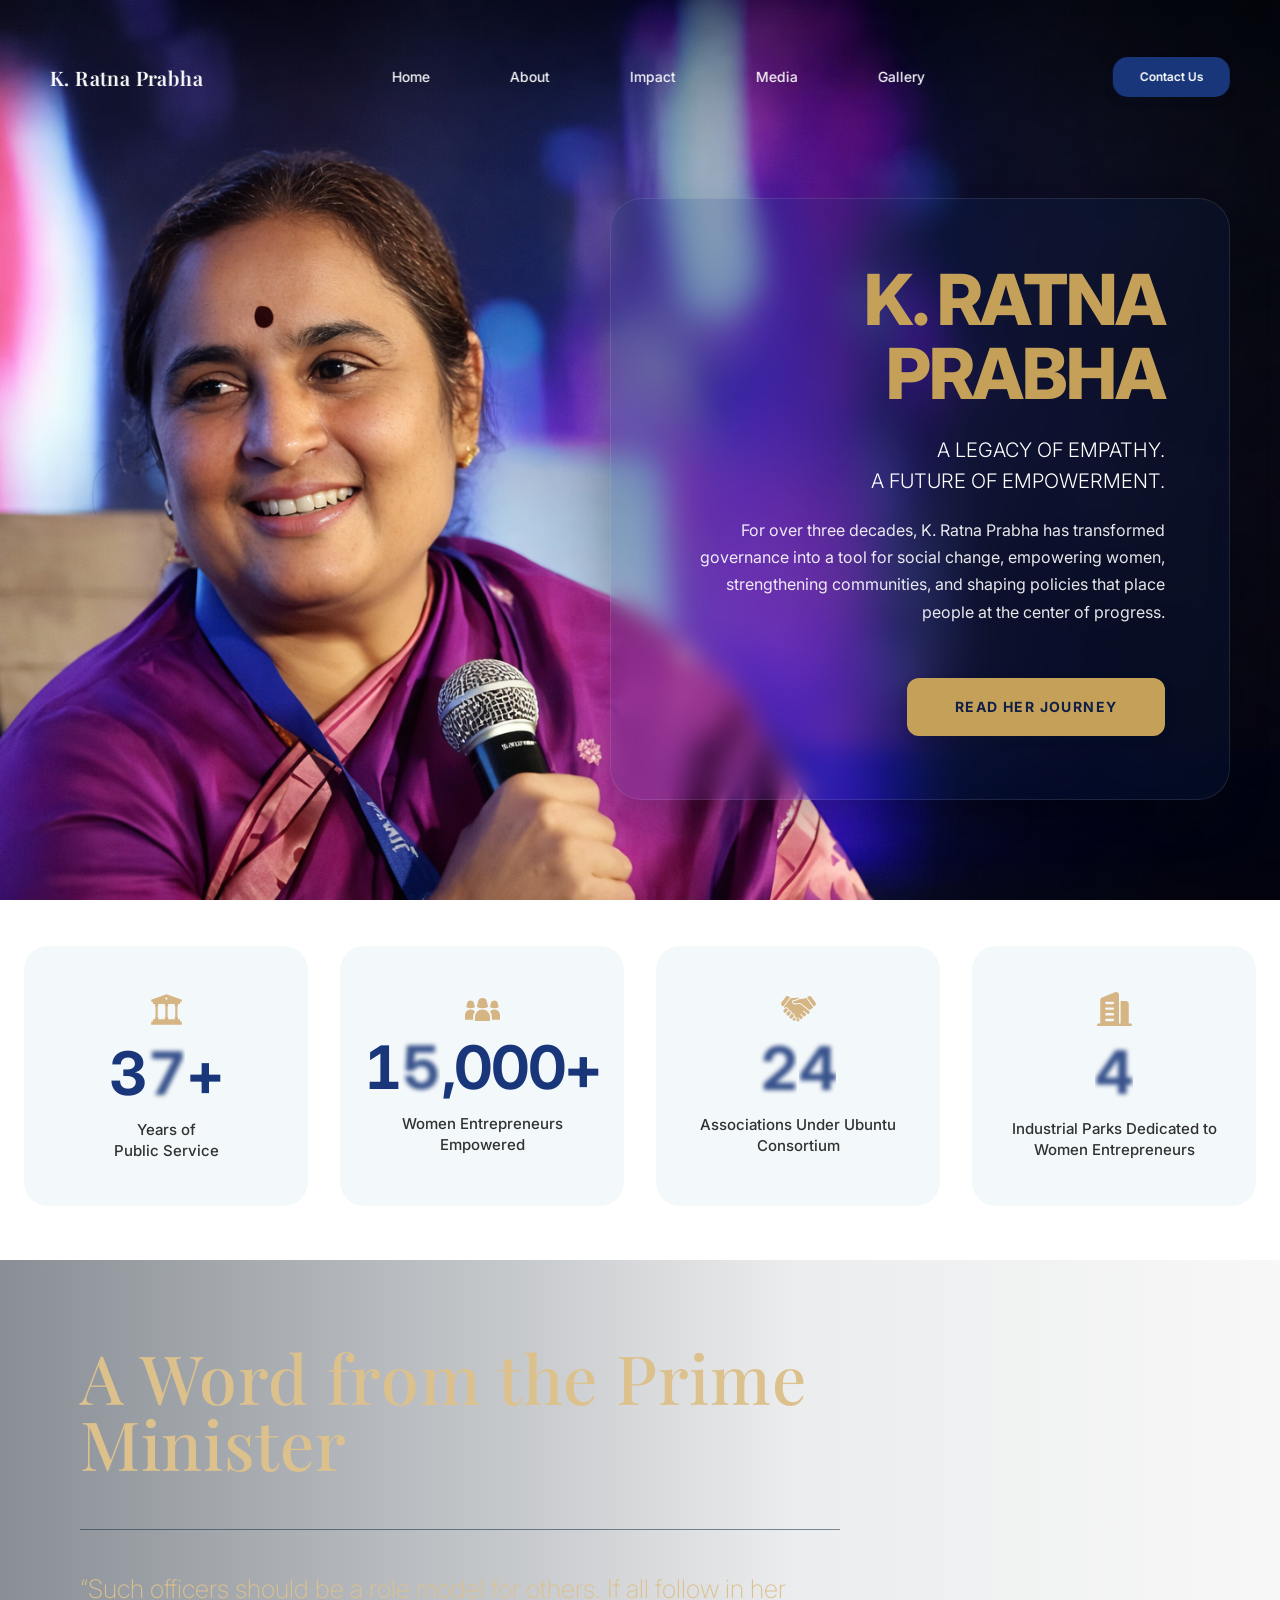
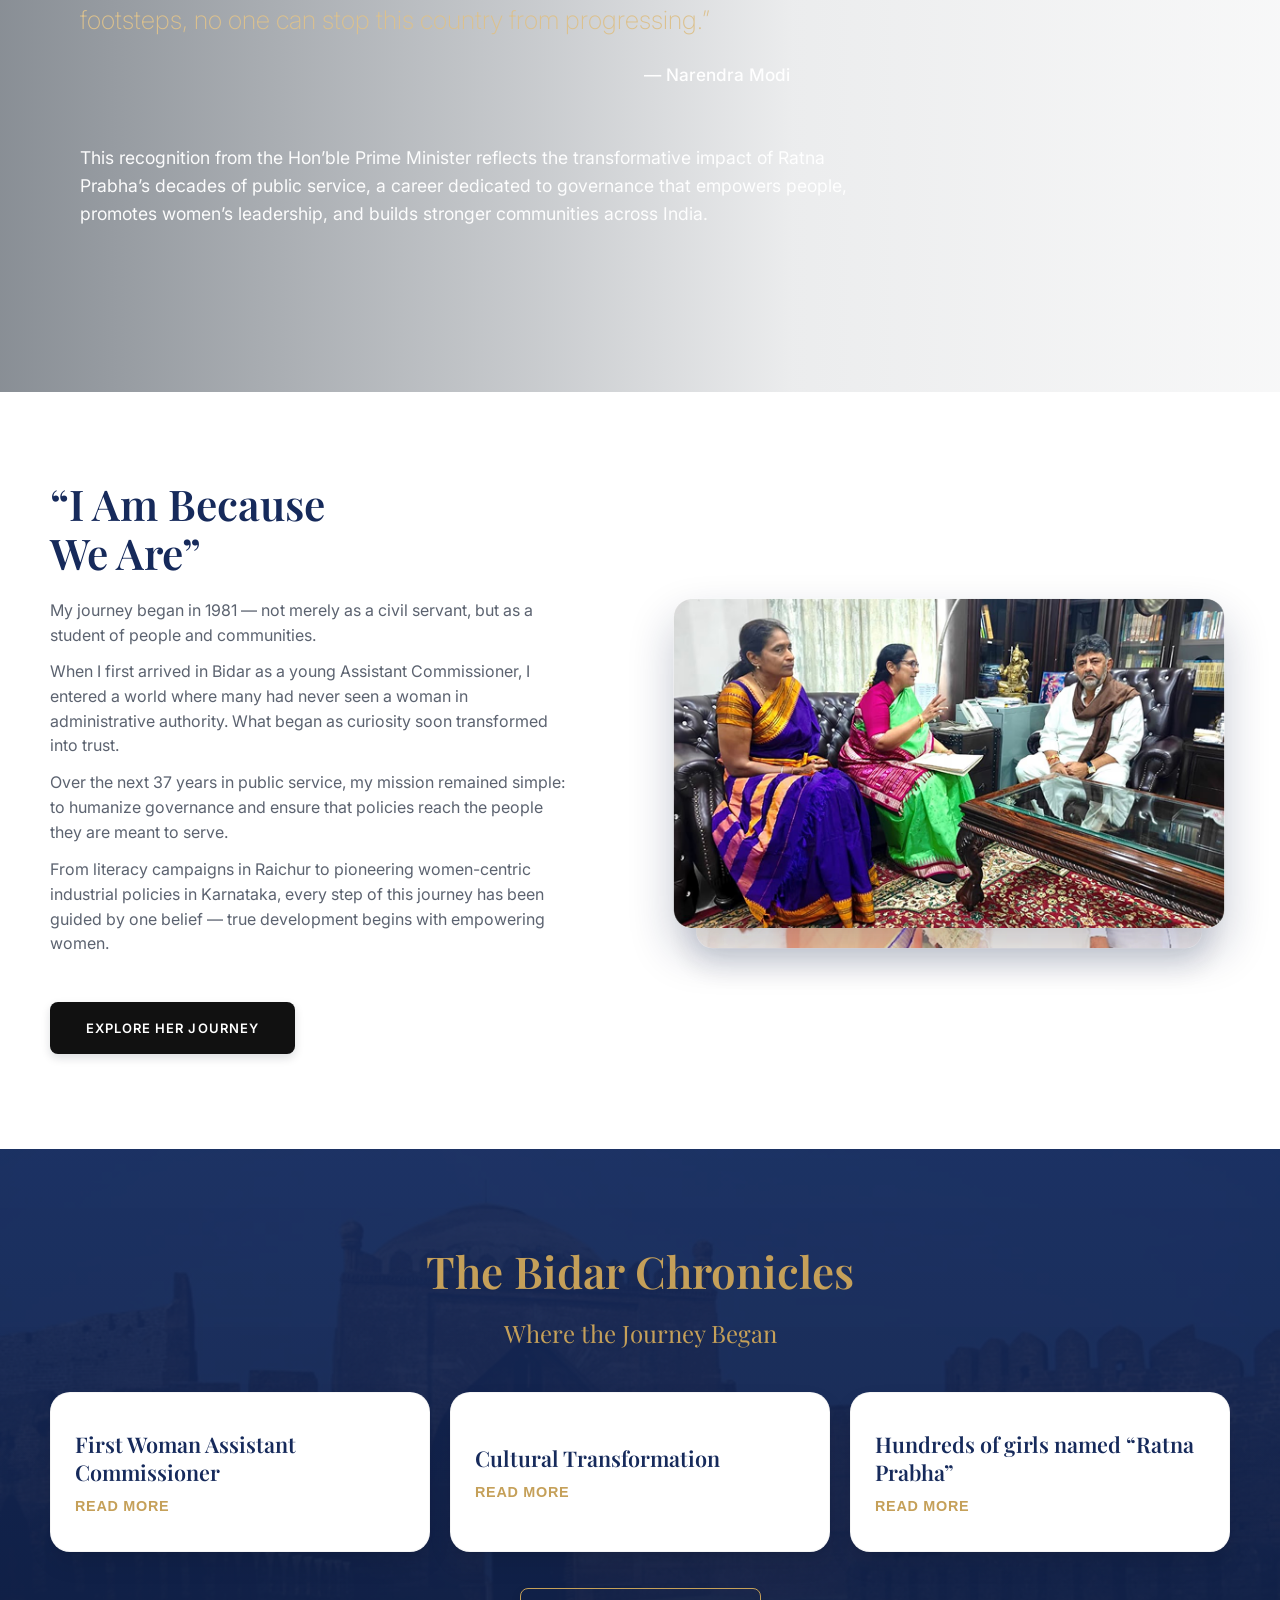
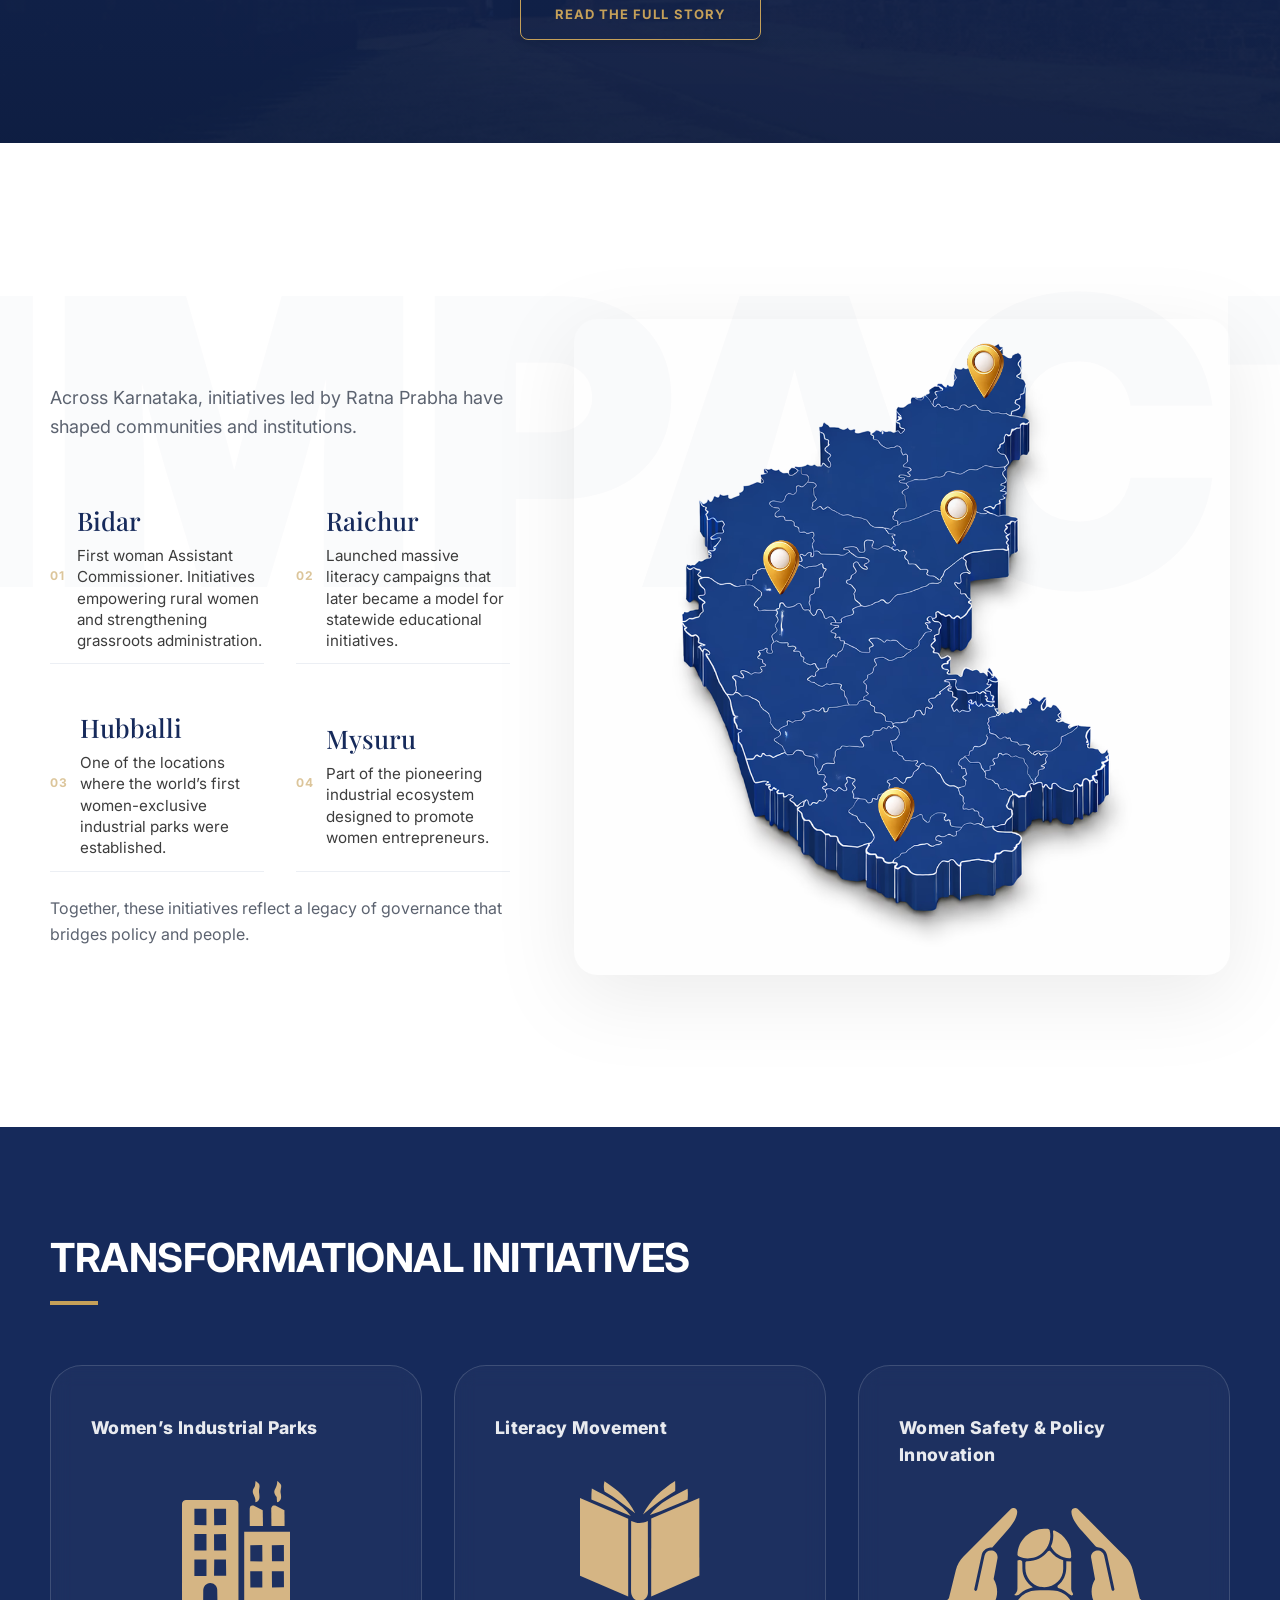
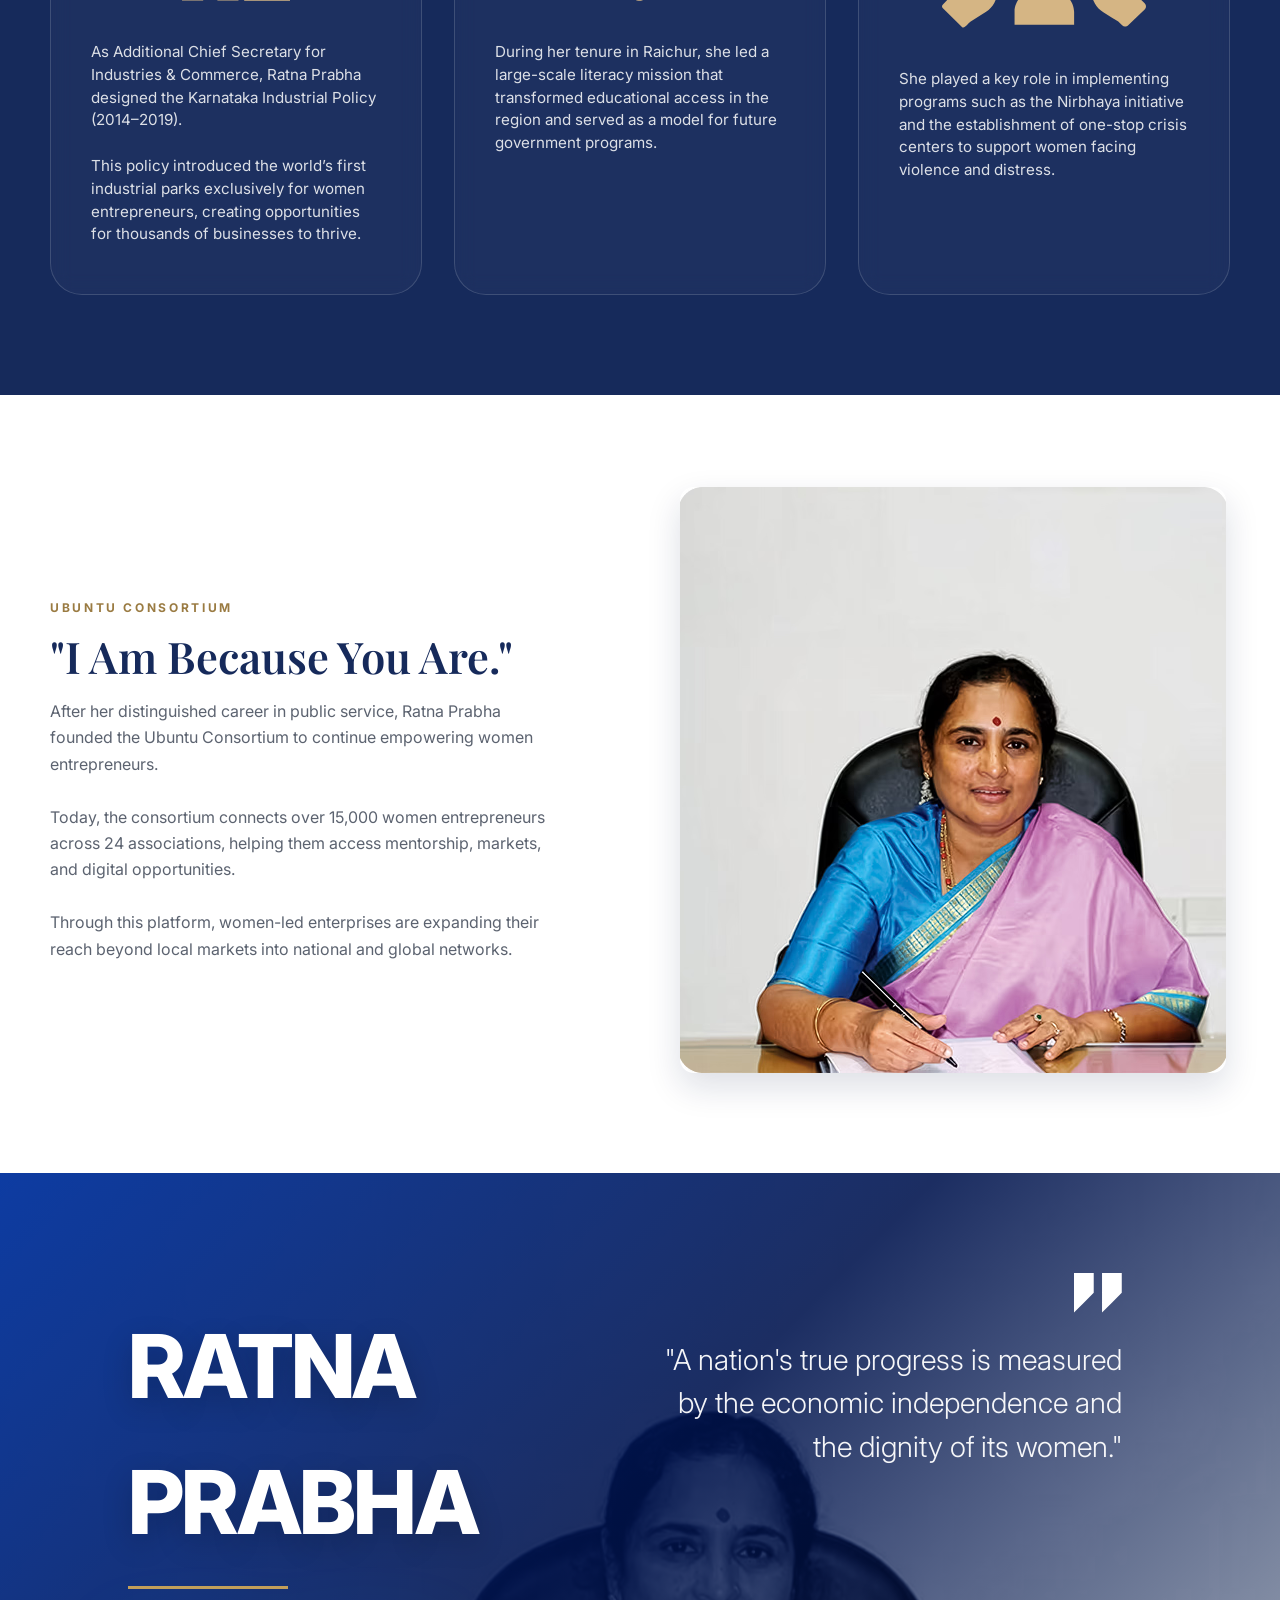
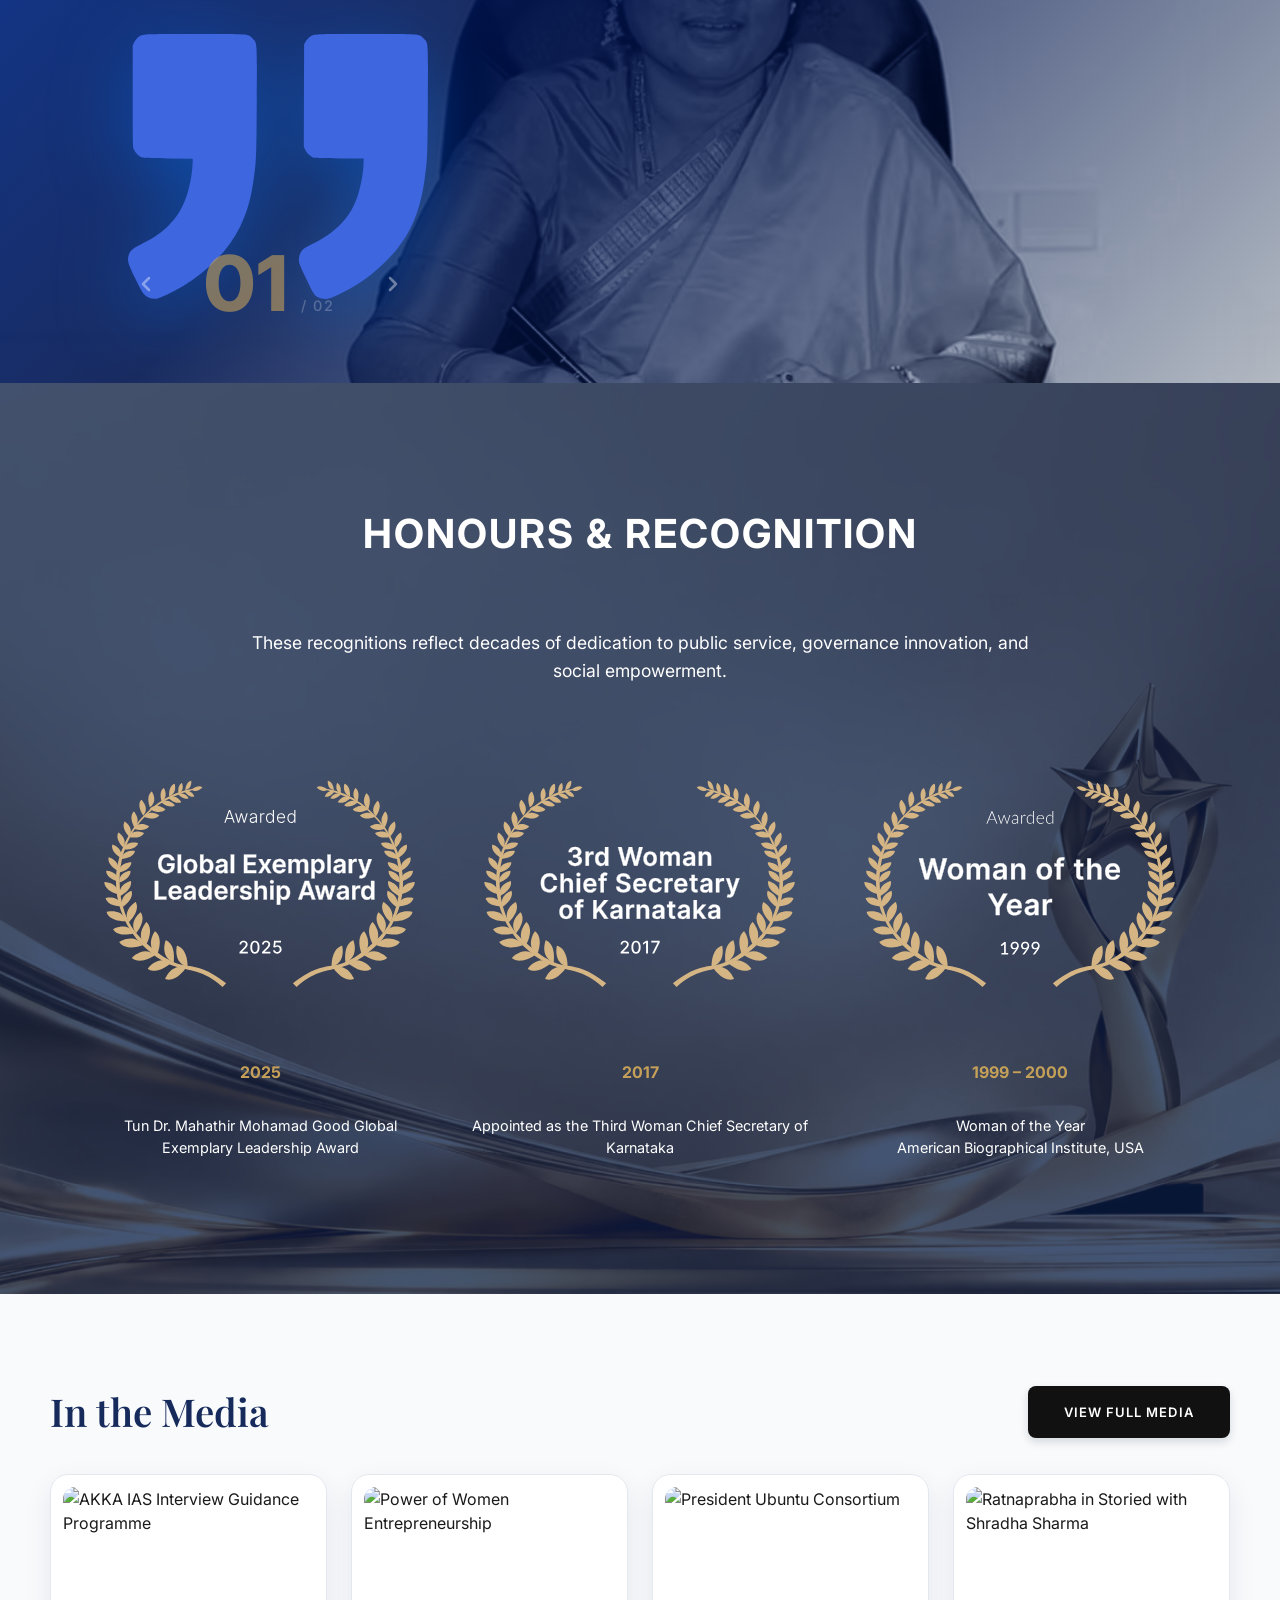
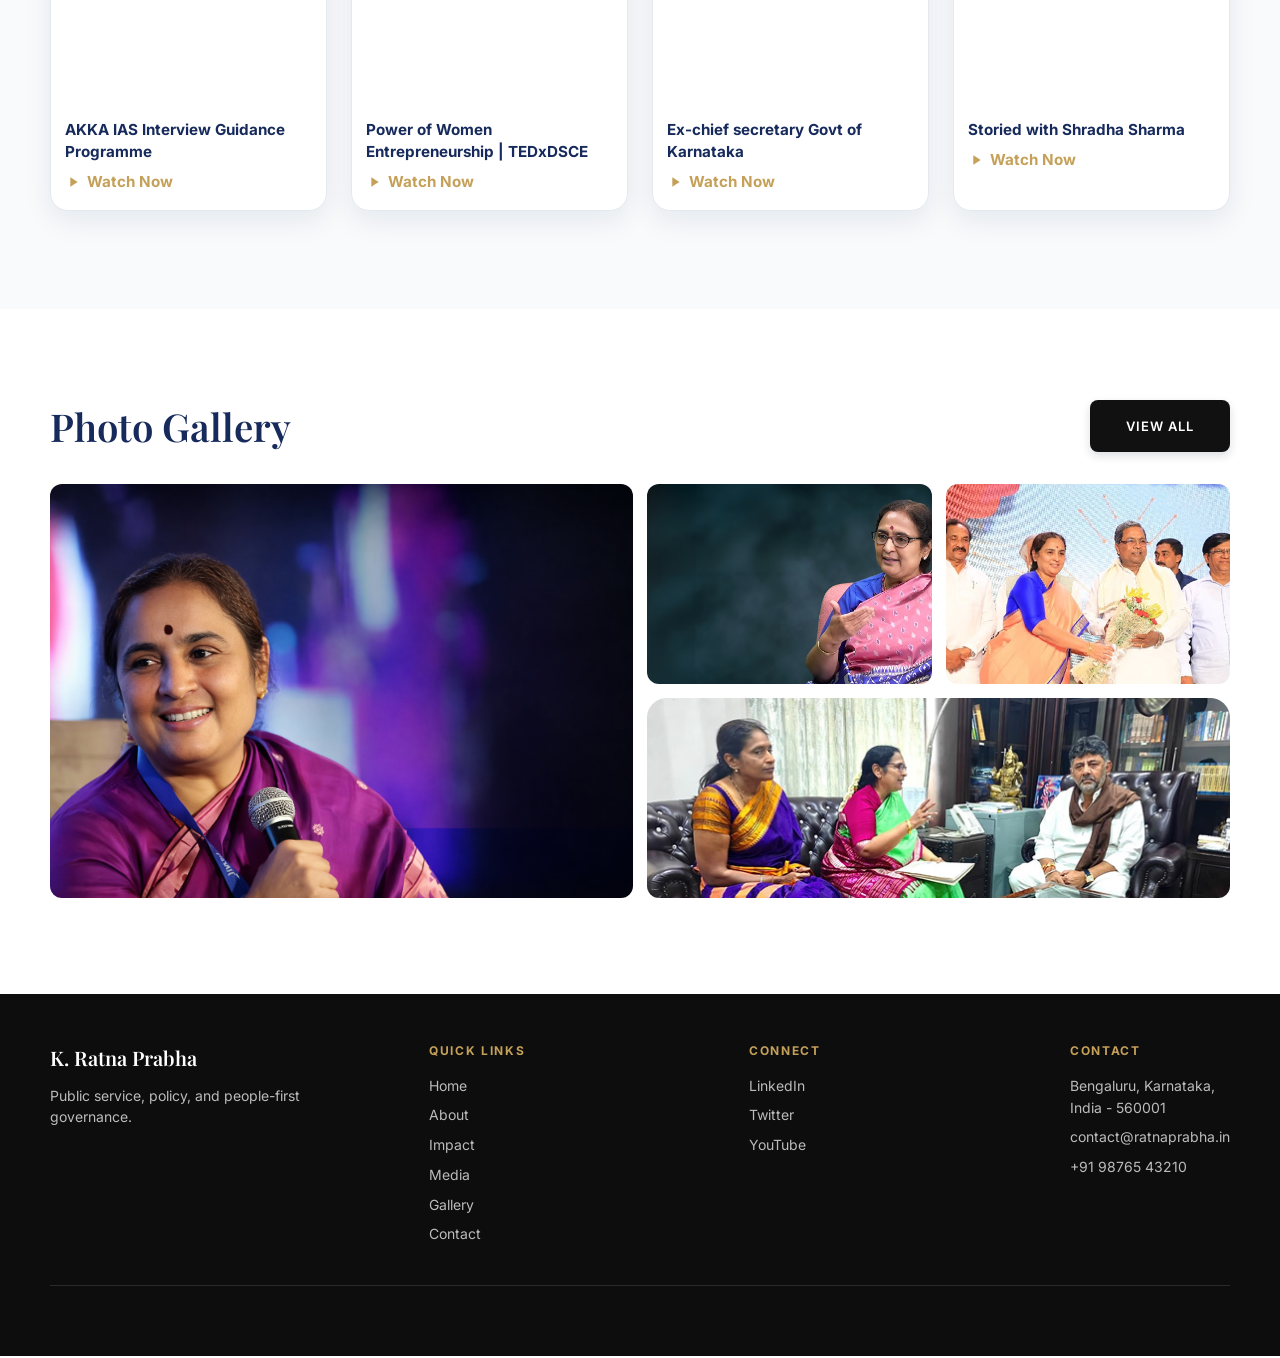
==== index.html @ ca17a0cd "Further reduce effect card column width" ====
<!DOCTYPE html>
<html lang="en">

<head>
  <meta charset="UTF-8">
  <meta name="viewport" content="width=device-width, initial-scale=1.0">
  <title>K. Ratna Prabha</title>
  <link rel="preconnect" href="https://fonts.googleapis.com">
  <link rel="preconnect" href="https://fonts.gstatic.com" crossorigin>
  <link
    href="https://fonts.googleapis.com/css2?family=Inter:wght@400;500;600;700;800&family=Playfair+Display:ital,wght@0,400;0,500;0,600;0,700;1,400;1,500&display=swap"
    rel="stylesheet">
  <style>
    :root {
      --navy: #162a5b;
      --navy-deep: #0f1f45;
      --gold: #c5a059;
      --gold-dark: #9a7b42;
      --white: #ffffff;
      --black: #111111;
      --ink: #1a1a1a;
      --muted: #5c6370;
      --lavender: #e8eaf4;
      --donate-blue: #1e4d92;
      --header-cta: #183679;
      --font-serif: "Playfair Display", Georgia, serif;
      --font-sans: "Inter", system-ui, sans-serif;
    }

    * {
      box-sizing: border-box;
    }

    html {
      margin: 0;
      padding: 0;
      width: 100%;
      height: auto;
      overflow-x: hidden;
      -webkit-tap-highlight-color: transparent;
    }

    body {
      margin: 0;
      padding: 0;
      width: 100%;
      font-family: var(--font-sans);
      color: var(--ink);
      background: var(--white);
      line-height: 1.55;
      font-size: 16px;
      overflow-x: hidden;
      -webkit-overflow-scrolling: touch;
      position: relative;
    }

    .text-reveal {
      opacity: 0;
      transform: translateY(30px) scale(0.96);
      transition:
        opacity 0.85s cubic-bezier(0.2, 0.8, 0.2, 1),
        transform 0.85s cubic-bezier(0.2, 0.8, 0.2, 1);
      transition-delay: var(--reveal-delay, 0ms);
      will-change: opacity, transform;
    }

    .text-reveal.is-visible {
      opacity: 1;
      transform: translateY(0) scale(1);
    }

    .section-reveal {
      opacity: 0;
      transform: translateY(40px);
      transition: opacity 1.2s cubic-bezier(0.2, 0.8, 0.2, 1), transform 1.2s cubic-bezier(0.2, 0.8, 0.2, 1);
      will-change: opacity, transform;
    }

    .section-reveal.is-visible {
      opacity: 1;
      transform: translateY(0);
    }

    @media (prefers-reduced-motion: reduce) {
      .text-reveal {
        opacity: 1;
        transform: none;
        transition: none;
      }
    }

    .container {
      width: min(1180px, calc(100% - 48px));
      margin: 0 auto;
    }

    h1,
    h2,
    .font-serif {
      font-family: var(--font-serif);
    }

    /* —— Fixed header —— */
    .site-header {
      position: fixed;
      /* Linear interpolation using --scroll-progress (0 to 1) */
      --scroll-progress: 0;
      top: calc(24px - (8px * var(--scroll-progress)));
      left: 50%;
      transform: translateX(-50%) translateY(0);
      width: calc(min(98%, 1400px) * (1 - var(--scroll-progress)) + min(90%, 1100px) * var(--scroll-progress));
      z-index: 1000;
      background-color: rgba(255, 255, 255, calc(var(--scroll-progress) * 0.75));
      backdrop-filter: blur(calc(var(--scroll-progress) * 16px)) saturate(calc(100% + var(--scroll-progress) * 80%));
      -webkit-backdrop-filter: blur(calc(var(--scroll-progress) * 16px)) saturate(calc(100% + var(--scroll-progress) * 80%));
      border-radius: calc(var(--scroll-progress) * 100px);
      border: 1px solid rgba(255, 255, 255, calc(var(--scroll-progress) * 0.3));
      box-shadow: 0 calc(var(--scroll-progress) * 4px) calc(var(--scroll-progress) * 6px) -1px rgba(0, 0, 0, 0.05);

      transition:
        transform 0.5s cubic-bezier(0.16, 1, 0.3, 1),
        opacity 0.5s ease;
    }

    .site-header.is-hidden {
      transform: translateX(-50%) translateY(-220%);
      pointer-events: none;
    }

    .site-header .nav-inner {
      padding: calc(clamp(20px, 4vw, 32px) * (1 - var(--scroll-progress)) + 12px * var(--scroll-progress)) calc(var(--scroll-progress) * 32px);
      transition: padding 0.1s linear;
      /* Fast response to scroll */
    }

    .site-header .brand {
      color: rgb(calc(255 * (1 - var(--scroll-progress)) + 18 * var(--scroll-progress)),
          calc(255 * (1 - var(--scroll-progress)) + 54 * var(--scroll-progress)),
          calc(255 * (1 - var(--scroll-progress)) + 121 * var(--scroll-progress)));
      transition: color 0.1s linear;
    }

    .site-header .nav-links {
      color: rgba(calc(255 * (1 - var(--scroll-progress)) + 45 * var(--scroll-progress)),
          calc(255 * (1 - var(--scroll-progress)) + 45 * var(--scroll-progress)),
          calc(255 * (1 - var(--scroll-progress)) + 45 * var(--scroll-progress)),
          calc(0.95 + var(--scroll-progress) * 0.05));
    }

    @media (max-width: 720px) {
      .site-header {
        top: 12px;
        width: 92%;
      }

      .site-header.is-hidden {
        transform: translateX(-50%) translateY(-150%);
      }

      .site-header .nav-inner {
        padding: 6px 14px;
      }

      .brand {
        font-size: 0.9rem;
      }

      .btn-header-contact {
        width: auto;
        padding: 0 12px;
        height: 32px;
        font-size: 0.65rem;
      }
    }

    /* —— Nav + Hero —— */
    .hero {
      position: relative;
      min-height: 100vh;
      min-height: 100dvh;
      color: var(--white);
      background: url("./assets/images/hero-header.avif") center center/cover no-repeat;
    }

    .hero-inner {
      position: relative;
      z-index: 2;
      padding: clamp(96px, 14vh, 132px) 0 72px;
    }

    .nav {
      display: flex;
      align-items: center;
      justify-content: space-between;
      gap: 24px;
      background: transparent;
      flex-wrap: wrap;
    }

    .brand {
      font-family: var(--font-serif);
      font-size: 1.25rem;
      font-weight: 600;
      letter-spacing: 0.02em;
      color: var(--white);
      flex-shrink: 0;
      transition: color 0.35s ease;
    }

    .nav-links {
      display: flex;
      flex-wrap: wrap;
      justify-content: center;
      flex: 1;
      gap: 80px;
      font-family: var(--font-sans);
      font-size: 0.875rem;
      font-weight: 500;
      color: rgba(255, 255, 255, 0.95);
      transition: color 0.35s ease;
    }

    .nav-links span {
      cursor: default;
    }

    .social a {
      display: inline-flex;
      align-items: center;
      justify-content: center;
      width: 36px;
      height: 36px;
      background: rgba(255, 255, 255, 0.08);
      color: var(--white);
      text-decoration: none;
      border-radius: 50%;
      font-size: 0.875rem;
      transition: all 0.3s cubic-bezier(0.4, 0, 0.2, 1);
      position: relative;
    }

    .social a:hover {
      background: var(--gold);
      color: var(--navy-deep);
      transform: translateY(-4px);
      box-shadow: 0 0 20px var(--gold);
    }

    .btn-header-contact {
      font-family: var(--font-sans);
      display: inline-flex;
      align-items: center;
      justify-content: center;
      width: 117px;
      height: 40px;
      box-sizing: border-box;
      background: var(--header-cta);
      color: var(--white);
      font-weight: 600;
      font-size: 0.75rem;
      line-height: 1;
      text-decoration: none;
      border: none;
      border-radius: 15px;
      flex-shrink: 0;
      --btn-glow: rgba(24, 54, 121, 0.38);
    }

    .hero-text {
      margin-top: clamp(28px, 8vh, 72px);
      display: flex;
      justify-content: flex-end;
    }

    .hero-card {
      background: rgba(18, 54, 121, 0.15);
      /* Tinted transparent blue-navy */
      backdrop-filter: blur(12px);
      -webkit-backdrop-filter: blur(12px);
      padding: clamp(32px, 5vw, 64px);
      border-radius: 32px;
      border: 1px solid rgba(255, 255, 255, 0.1);
      max-width: 620px;
      text-align: right;
      box-shadow: 0 25px 50px -12px rgba(0, 0, 0, 0.3);
      opacity: 0;
      transform: translateY(30px);
      animation: hero-reveal 1s cubic-bezier(0.16, 1, 0.3, 1) forwards;
    }

    @keyframes hero-reveal {
      to {
        opacity: 1;
        transform: translateY(0);
      }
    }

    .hero-card h1 {
      margin: 0;
      font-family: var(--font-sans);
      font-size: clamp(2.5rem, 5.5vw, 4.4rem);
      font-weight: 800;
      line-height: 1.05;
      letter-spacing: -0.03em;
      color: var(--gold);
    }

    .hero-card h1 span {
      display: block;
      opacity: 0;
      transform: translateY(20px);
      animation: hero-item-reveal 0.8s cubic-bezier(0.16, 1, 0.3, 1) forwards;
    }

    .hero-card h1 .line-1 {
      animation-delay: 0.2s;
    }

    .hero-card h1 .line-2 {
      animation-delay: 0.35s;
      color: var(--gold);
    }

    .hero-card h1 .line-3 {
      animation-delay: 0.5s;
    }

    @keyframes hero-item-reveal {
      to {
        opacity: 1;
        transform: translateY(0);
      }
    }

    .hero-tagline {
      margin-top: 24px;
      font-family: var(--font-sans);
      font-size: 1.25rem;
      font-weight: 300;
      color: var(--white);
      letter-spacing: 0em;
      text-transform: uppercase;
      opacity: 0;
      animation: hero-item-reveal 0.8s ease forwards;
      animation-delay: 0.65s;
    }

    .hero-desc {
      margin-top: 20px;
      font-size: 1rem;
      color: rgba(255, 255, 255, 0.9);
      line-height: 1.7;
      opacity: 0;
      animation: hero-item-reveal 0.8s ease forwards;
      animation-delay: 0.8s;
    }

    .btn-gold {
      position: relative;
      display: inline-flex;
      align-items: center;
      justify-content: center;
      margin-top: 36px;
      font-family: var(--font-sans);
      background: var(--gold);
      color: var(--navy-deep);
      font-weight: 700;
      font-size: 0.875rem;
      letter-spacing: 0.1em;
      text-transform: uppercase;
      padding: 18px 48px;
      border-radius: 12px;
      text-decoration: none;
      border: none;
      overflow: hidden;
      transition: all 0.4s cubic-bezier(0.16, 1, 0.3, 1);
      box-shadow: 0 10px 25px -5px rgba(197, 160, 89, 0.4);
      opacity: 0;
      animation: hero-item-reveal 0.8s ease forwards;
      animation-delay: 1s;
    }

    .btn-gold:hover {
      transform: translateY(-5px) scale(1.02);
      box-shadow: 0 20px 35px -5px rgba(197, 160, 89, 0.6);
      background: var(--white);
    }

    .btn-gold::after {
      content: "";
      position: absolute;
      top: 0;
      left: -100%;
      width: 100%;
      height: 100%;
      background: linear-gradient(90deg, transparent, rgba(255, 255, 255, 0.6), transparent);
      transition: 0.5s;
    }

    .btn-gold:hover::after {
      left: 100%;
    }

    @media (max-width: 720px) {
      .hero-text {
        justify-content: center;
      }

      .hero-card {
        width: min(450px, 92vw);
        height: 270px;
        /* Slight adjustment to fit button safely */
        padding: 16px;
        text-align: center;
        border-radius: 20px;
        margin: 300px auto 0;
        /* Pushing it much further down to clear the face */
        display: flex;
        flex-direction: column;
        justify-content: center;
        align-items: center;
        gap: 6px;
      }

      .hero-card h1 {
        font-size: 1.8rem;
        margin-bottom: 2px;
        margin-top: 20px;
      }

      .hero-tagline {
        font-size: 0.8rem;
        margin-bottom: 2px;
      }

      .hero-desc {
        font-size: 0.7rem;
        line-height: 1.3;
        margin-bottom: 8px;
        max-width: 280px;
      }

      .btn-gold {
        padding: 8px 20px;
        font-size: 0.65rem;
      }
    }

    .btn-black {
      position: relative;
      display: inline-block;
      margin-top: 22px;
      font-family: var(--font-sans);
      background: var(--black);
      color: var(--white);
      font-weight: 600;
      font-size: 0.8125rem;
      letter-spacing: 0.08em;
      text-transform: uppercase;
      padding: 16px 36px;
      border-radius: 8px;
      text-decoration: none;
      overflow: hidden;
      transition: transform 0.4s cubic-bezier(0.2, 0.8, 0.2, 1), box-shadow 0.4s ease, background 0.3s ease;
      --btn-glow: rgba(15, 31, 69, 0.4);
      z-index: 1;
    }

    .btn-outline-gold {
      position: relative;
      display: inline-block;
      margin-top: 28px;
      font-family: var(--font-sans);
      background: transparent;
      color: var(--gold);
      font-weight: 700;
      font-size: 0.8125rem;
      letter-spacing: 0.08em;
      text-transform: uppercase;
      padding: 15px 34px;
      border-radius: 8px;
      text-decoration: none;
      border: 1px solid var(--gold);
      overflow: hidden;
      transition: transform 0.4s cubic-bezier(0.2, 0.8, 0.2, 1), box-shadow 0.4s ease, background 0.3s ease, color 0.3s ease;
      --btn-glow: rgba(197, 160, 89, 0.3);
      z-index: 1;
    }

    .btn-header-contact,
    .btn-gold,
    .btn-black,
    .btn-outline-gold {
      position: relative;
      overflow: hidden;
      isolation: isolate;
      transform: translateZ(0);
      box-shadow: 0 4px 10px rgba(10, 18, 34, 0.14);
      transition:
        transform 280ms cubic-bezier(0.2, 0.8, 0.25, 1),
        box-shadow 320ms cubic-bezier(0.2, 0.8, 0.25, 1),
        filter 280ms ease,
        background-color 280ms ease,
        border-color 280ms ease,
        color 280ms ease;
      will-change: transform, box-shadow;
    }

    .btn-header-contact::before,
    .btn-gold::before,
    .btn-black::before,
    .btn-outline-gold::before {
      content: "";
      position: absolute;
      top: -50%;
      left: -35%;
      width: 42%;
      height: 200%;
      background: linear-gradient(110deg, rgba(255, 255, 255, 0) 10%, rgba(255, 255, 255, 0.46) 50%, rgba(255, 255, 255, 0) 90%);
      transform: translateX(-280%) skewX(-20deg);
      transition: transform 640ms cubic-bezier(0.2, 0.8, 0.22, 1);
      pointer-events: none;
      z-index: 1;
    }

    .btn-header-contact::after,
    .btn-gold::after,
    .btn-black::after,
    .btn-outline-gold::after {
      content: "";
      position: absolute;
      left: var(--ripple-x, 50%);
      top: var(--ripple-y, 50%);
      width: 12px;
      height: 12px;
      border-radius: 999px;
      pointer-events: none;
      opacity: 0;
      transform: translate(-50%, -50%) scale(0);
      background: radial-gradient(circle, rgba(255, 255, 255, 0.58) 0%, rgba(255, 255, 255, 0) 68%);
      z-index: 1;
    }

    .btn-header-contact.is-rippling::after,
    .btn-gold.is-rippling::after,
    .btn-black.is-rippling::after,
    .btn-outline-gold.is-rippling::after {
      animation: btn-ripple-wave 620ms cubic-bezier(0.2, 0.82, 0.24, 1) forwards;
    }

    .btn-header-contact.is-clicked,
    .btn-gold.is-clicked,
    .btn-black.is-clicked,
    .btn-outline-gold.is-clicked {
      animation: btn-click-pop 380ms cubic-bezier(0.22, 0.9, 0.25, 1);
    }

    .btn-header-contact:focus-visible,
    .btn-gold:focus-visible,
    .btn-black:focus-visible,
    .btn-outline-gold:focus-visible {
      outline: none;
      box-shadow:
        0 0 0 3px rgba(255, 255, 255, 0.45),
        0 0 0 6px var(--btn-glow);
    }

    .btn-header-contact:active,
    .btn-gold:active,
    .btn-black:active,
    .btn-outline-gold:active {
      transform: translateY(1px) scale(0.97);
      box-shadow: 0 5px 12px rgba(10, 18, 34, 0.22);
    }

    @media (hover: hover) and (pointer: fine) {

      .btn-header-contact:hover,
      .btn-gold:hover,
      .btn-black:hover,
      .btn-outline-gold:hover {
        transform: translateY(-4px) scale(1.02);
        box-shadow:
          0 12px 24px rgba(10, 18, 34, 0.18),
          0 0 0 1px rgba(255, 255, 255, 0.18),
          0 0 30px var(--btn-glow);
      }

      .btn-header-contact:hover::before,
      .btn-gold:hover::before,
      .btn-black:hover::before,
      .btn-outline-gold:hover::before {
        transform: translateX(520%) skewX(-20deg);
      }

      .btn-header-contact:hover {
        filter: brightness(1.07);
      }

      .btn-gold:hover {
        background: #d4b06e;
      }

      .btn-black:hover {
        background: #1f1f1f;
      }

      .btn-outline-gold:hover {
        background: rgba(197, 160, 89, 0.12);
        border-color: #d4b06e;
        color: #d4b06e;
      }
    }

    @keyframes btn-click-pop {
      0% {
        transform: translateY(-1px) scale(1.01);
      }

      40% {
        transform: translateY(1px) scale(0.96);
      }

      100% {
        transform: translateY(0) scale(1);
      }
    }

    @keyframes btn-ripple-wave {
      0% {
        opacity: 0.64;
        transform: translate(-50%, -50%) scale(0);
      }

      100% {
        opacity: 0;
        transform: translate(-50%, -50%) scale(18);
      }
    }

    @media (prefers-reduced-motion: reduce) {

      .btn-header-contact,
      .btn-gold,
      .btn-black,
      .btn-outline-gold,
      .btn-header-contact::before,
      .btn-gold::before,
      .btn-black::before,
      .btn-outline-gold::before,
      .btn-header-contact::after,
      .btn-gold::after,
      .btn-black::after,
      .btn-outline-gold::after {
        transition: none;
        animation: none;
      }
    }

    /* —— Stats section —— */
    .stats-section {
      padding: 46px 0 54px;
      background: var(--white);
    }

    .stats-section .container {
      width: min(1408px, calc(100% - 48px));
    }

    .stats-grid {
      display: grid;
      grid-template-columns: repeat(4, minmax(0, 1fr));
      justify-content: center;
      align-items: stretch;
      gap: 32px;
    }

    .stat-card {
      display: flex;
      flex-direction: column;
      align-items: center;
      justify-content: center;
      gap: 16px;
      width: 100%;
      min-height: 260px;
      padding: 40px 24px;
      border-radius: 24px;
      background: #f3f8fa;
      text-align: center;
    }

    .stat-card-icon {
      width: 35px;
      height: auto;
      color: #d5b584;
      flex-shrink: 0;
    }

    .stat-card-value {
      margin: 0;
      width: 100%;
      text-align: center;
      font-family: var(--font-sans);
      font-size: 60px;
      font-weight: 700;
      line-height: 1;
      letter-spacing: -0.04em;
      color: #183679;
    }

    .stat-value {
      display: inline-flex;
      align-items: flex-end;
      justify-content: center;
      gap: 0.02em;
      line-height: 1;
      font-variant-numeric: tabular-nums;
    }

    .stat-reel {
      position: relative;
      display: inline-block;
      width: 0.62em;
      height: 1em;
      overflow: hidden;
      vertical-align: bottom;
    }

    .stat-reel-strip {
      display: flex;
      flex-direction: column;
      transform: translateY(0);
      will-change: transform;
      transition: transform 0.8s cubic-bezier(0.34, 1.56, 0.64, 1);
    }

    .stat-reel-strip.is-spinning {
      filter: blur(2px);
      opacity: 0.85;
      transition: transform 0.8s linear;
      /* Linear while spinning, spring when settling */
    }

    .stat-reel-digit {
      display: flex;
      align-items: center;
      justify-content: center;
      height: 1em;
      line-height: 1;
    }

    .stat-static-char {
      display: inline-block;
      line-height: 1;
    }

    .stat-value.is-finished {
      animation: stat-pop 480ms cubic-bezier(0.2, 0.8, 0.25, 1);
    }

    @keyframes stat-pop {
      0% {
        transform: translateY(7px) scale(0.9);
        opacity: 0.65;
      }

      65% {
        transform: translateY(-3px) scale(1.06);
        opacity: 1;
      }

      100% {
        transform: translateY(0) scale(1);
        opacity: 1;
      }
    }

    .stat-card-label {
      margin: 0;
      max-width: 220px;
      font-family: var(--font-sans);
      font-size: 15px;
      font-weight: 500;
      line-height: 1.4;
      color: #313131;
      opacity: 0.9;
    }

    /* —— Intro dark —— */
    .intro-dark {
      position: relative;
      min-height: 732px;
      color: var(--white);
      background: url("./assets/images/third-section-bg.avif") center/cover no-repeat;
      background-attachment: fixed;
      /* Parallax effect */
      overflow: hidden;
    }

    .intro-dark::before {
      content: "";
      position: absolute;
      inset: 0;
      background: linear-gradient(90deg, rgba(8, 20, 34, 0.48) 0%, rgba(8, 20, 34, 0.22) 42%, rgba(8, 20, 34, 0.08) 62%, rgba(8, 20, 34, 0.03) 100%);
      pointer-events: none;
    }

    .intro-dark .container {
      position: relative;
      z-index: 1;
      width: min(1280px, calc(100% - 160px));
      min-height: 732px;
      padding: 84px 0 36px;
      display: flex;
      flex-direction: column;
    }

    .intro-top {
      max-width: 760px;
    }

    .intro-dark h2 {
      margin: 0;
      font-size: clamp(3rem, 5.3vw, 5.25rem);
      line-height: 0.98;
      font-weight: 500;
      letter-spacing: 0.01em;
      color: #dcc18d;
    }

    .intro-roles {
      display: flex;
      align-items: flex-start;
      gap: clamp(28px, 5vw, 74px);
      margin-top: 22px;
    }

    .intro-role {
      margin: 0;
      font-family: var(--font-sans);
      font-size: clamp(0.9rem, 1.5vw, 2rem);
      font-weight: 400;
      line-height: 1.15;
      color: rgba(255, 255, 255, 0.96);
      max-width: 360px;
    }

    .intro-divider {
      width: min(760px, 100%);
      height: 1px;
      background: rgba(13, 42, 62, 0.52);
      margin-top: 52px;
    }

    .intro-quote {
      margin: 44px 0 0;
      max-width: 820px;
      font-family: var(--font-sans);
      font-size: clamp(1.35rem, 2vw, 2.62rem);
      font-weight: 200;
      line-height: 1.2;
      color: #dcc18d;
    }

    .intro-attribution {
      margin-top: 30px;
      padding-left: clamp(90px, 27vw, 380px);
      text-align: right;
    }

    .intro-sig {
      margin: 0;
      margin-right: 50px;
      font-family: var(--font-sans);
      font-size: clamp(1.05rem, 1.35vw, 1.92rem);
      font-weight: 500;
      color: rgba(255, 255, 255, 0.96);
      line-height: 1.2;
    }

    .intro-designation {
      margin: 4px 0 0;
      margin-right: 50px;
      font-family: var(--font-sans);
      font-size: clamp(0.95rem, 1.15vw, 1.6rem);
      font-weight: 400;
      color: rgba(255, 255, 255, 0.93);
      line-height: 1.2;
    }

    .intro-tags {
      margin-top: auto;
      margin-bottom: 30px;
      font-family: var(--font-sans);
      font-size: clamp(1rem, 1.4vw, 1.95rem);
      font-weight: 400;
      line-height: 1.1;
      color: rgba(255, 255, 255, 0.96);
    }

    /* —— Generic split —— */
    .section-split {
      display: grid;
      grid-template-columns: 1fr 1fr;
      gap: 56px;
      align-items: center;
      padding: 88px 0;
    }

    .section-split h2 {
      margin: 0 0 20px;
      font-size: clamp(2rem, 3.5vw, 2.65rem);
      font-weight: 600;
      color: var(--navy);
      line-height: 1.15;
    }

    .eyebrow-sm {
      font-size: 0.75rem;
      font-weight: 700;
      letter-spacing: 0.2em;
      text-transform: uppercase;
      color: var(--gold-dark);
      margin-bottom: 12px;
    }

    .body-text {
      color: var(--muted);
      font-size: 1rem;
      margin: 0;
      max-width: 520px;
    }

    .panel-shadow {
      border-radius: 12px;
      width: 100%;
      display: block;
      object-fit: cover;
      box-shadow: 0 16px 40px rgba(22, 42, 91, 0.12);
    }

    .journey-media-stack {
      width: 628px;
      height: 352px;
      max-width: 100%;
      margin: 0 auto;
    }

    .journey-media-stack .media-stack-card {
      width: min(586px, 100%);
    }

    .journey-media-stack .media-stack-card.is-active {
      transform: translate(-50%, -52%) scale(0.98);
    }

    .journey-media-stack .media-stack-card.is-next {
      transform: translate(-50%, -42%) scale(0.9);
    }

    .journey-media-stack .media-stack-card.is-back {
      transform: translate(-50%, -32%) scale(0.84);
    }

    .journey-media-stack .media-stack-card.is-hidden {
      transform: translate(-50%, -20%) scale(0.8);
    }

    /* —— Bidar —— */
    .bidar {
      position: relative;
      padding: 88px 0 96px;
      background:
        linear-gradient(180deg, rgba(22, 42, 91, 0.94) 0%, rgba(15, 31, 69, 0.96) 100%),
        url("./assets/images/section-bg.avif") center/cover no-repeat;
      color: var(--white);
      text-align: center;
    }

    .bidar h2 {
      margin: 0 0 40px;
      font-size: clamp(2rem, 3.5vw, 2.75rem);
      font-weight: 600;
      color: var(--gold);
    }

    .bidar-cards {
      display: grid;
      grid-template-columns: repeat(3, 1fr);
      gap: 20px;
      text-align: left;
    }

    .bidar-card {
      background: var(--white);
      border-radius: 20px;
      padding: 36px 32px;
      min-height: 160px;
      font-family: var(--font-sans);
      font-weight: 500;
      font-size: 1.125rem;
      color: var(--navy);
      line-height: 1.5;
      box-shadow:
        0 4px 6px -1px rgba(0, 0, 0, 0.05),
        0 12px 24px rgba(0, 0, 0, 0.08);
      transition: transform 0.5s cubic-bezier(0.2, 0.8, 0.2, 1), box-shadow 0.5s ease, background 0.4s ease;
      cursor: default;
      display: flex;
      align-items: center;
      justify-content: center;
      text-align: center;
      border: 1px solid rgba(0, 0, 0, 0.04);
    }

    .bidar-card:hover {
      background: #fdfaf5;
      transform: translateY(-10px) scale(1.03);
      box-shadow:
        0 20px 25px -5px rgba(0, 0, 0, 0.08),
        0 10px 10px -5px rgba(0, 0, 0, 0.02);
      border-color: var(--gold);
    }

    .bidar .btn-wrap {
      text-align: center;
      margin-top: 8px;
    }

    /* —— Effect —— */
    /* —— Effect Section (Redesigned) —— */
    .effect-split {
      padding: clamp(80px, 12vw, 140px) 0;
      background: var(--white);
      position: relative;
      overflow: hidden;
    }

    .effect-grid {
      display: grid;
      grid-template-columns: 0.75fr 1.25fr;
      gap: clamp(30px, 5vw, 100px);
      align-items: center;
    }

    .effect-copy {
      position: relative;
      z-index: 2;
      max-width: 460px;
    }

    .effect-copy h2.effect-title {
      margin: 0 0 20px;
      font-family: var(--font-sans);
      display: flex;
      flex-direction: column;
      line-height: 1;
      color: var(--navy-deep);
    }

    .effect-title .line-2,
    .effect-title .line-3 {
      opacity: 0;
      transform: translateY(20px);
      transition: opacity 0.8s cubic-bezier(0.16, 1, 0.3, 1), transform 0.8s cubic-bezier(0.16, 1, 0.3, 1);
    }



    .effect-title .line-2 {
      font-size: clamp(1.8rem, 5vw, 5.2rem);
      font-weight: 800;
      color: var(--navy);
      transition-delay: 250ms;
      position: relative;
      overflow: hidden;
      white-space: nowrap;
      letter-spacing: -0.02em;
    }

    /* Reveal effect for line 2 */
    .effect-title .line-2::after {
      content: "";
      position: absolute;
      inset: 0;
      background: var(--white);
      transform: translateX(-100%);
      transition: transform 1s cubic-bezier(0.77, 0, 0.175, 1);
      transition-delay: 250ms;
    }

    .effect-title .line-3 {
      font-size: clamp(2.5rem, 5vw, 4.8rem);
      font-weight: 800;
      letter-spacing: -0.02em;
      color: var(--gold-dark);
      transition-delay: 400ms;
    }

    #effect.is-visible .effect-title .line-1,
    #effect.is-visible .effect-title .line-2,
    #effect.is-visible .effect-title .line-3 {
      opacity: 1;
      transform: translateY(0);
    }

    #effect.is-visible .line-2::after {
      transform: translateX(101%);
    }

    .effect-intro {
      margin: 0 0 40px;
      font-family: var(--font-sans);
      font-size: 1.125rem;
      line-height: 1.6;
      color: var(--muted);
      max-width: 580px;
      opacity: 0;
      transform: translateY(15px);
      transition: opacity 0.8s ease, transform 0.8s ease;
      transition-delay: 550ms;
    }

    #effect.is-visible .effect-intro {
      opacity: 1;
      transform: translateY(0);
    }

    .effect-cards {
      display: grid;
      grid-template-columns: repeat(2, 1fr);
      gap: 32px;
      margin-top: 48px;
    }

    .effect-card {
      position: relative;
      display: flex;
      align-items: center;
      gap: 12px;
      padding: 12px 0;
      border-bottom: 1px solid rgba(18, 54, 121, 0.08);
      transition: all 0.5s cubic-bezier(0.16, 1, 0.3, 1);
      opacity: 0;
      transform: translateX(-30px);
    }

    #effect.is-visible .effect-card {
      opacity: 1;
      transform: translateX(0);
    }

    .effect-card .loc-index {
      font-family: var(--font-sans);
      font-size: 0.75rem;
      font-weight: 700;
      color: var(--gold);
      letter-spacing: 0.1em;
      opacity: 0.6;
    }

    .effect-card h3 {
      margin: 0;
      font-family: var(--font-serif);
      font-size: clamp(1rem, 2vw, 1.6rem);
      font-weight: 500;
      color: var(--navy);
      transition: all 0.4s ease;
    }

    .effect-card::after {
      content: "";
      position: absolute;
      bottom: -1px;
      left: 0;
      width: 0;
      height: 2px;
      background: var(--gold);
      transition: width 0.4s cubic-bezier(0.16, 1, 0.3, 1);
    }

    .effect-card:hover {
      padding-left: 12px;
    }

    .effect-card:hover h3 {
      color: var(--gold-dark);
      transform: translateX(4px);
    }

    .effect-card:hover::after {
      width: 100%;
    }

    .effect-bg-accent {
      position: absolute;
      top: 10%;
      left: -5%;
      font-size: 25rem;
      font-weight: 900;
      color: rgba(18, 54, 121, 0.02);
      line-height: 1;
      pointer-events: none;
      z-index: 1;
      user-select: none;
    }

    @media (max-width: 1080px) {
      .effect-grid {
        grid-template-columns: 1fr;
        gap: 40px;
      }

      .effect-copy {
        max-width: 100%;
        text-align: center;
      }

      .effect-title,
      .effect-intro {
        text-align: center;
      }

      .effect-cards {
        grid-template-columns: repeat(auto-fit, minmax(240px, 1fr));
        justify-content: center;
      }

      .map-stage {
        justify-content: center;
      }

      .effect-bg-accent {
        font-size: 10rem;
        left: 0;
        top: 20%;
      }
    }

    @media (max-width: 800px) {
      .effect-cards {
        grid-template-columns: 1fr;
        max-width: 400px;
        margin: 0 auto;
      }

      .effect-card {
        padding: 24px;
      }
    }

    @media (max-width: 720px) {
      .effect-bg-accent {
        left: 0;
        top: 20%;
        font-size: 8rem;
        opacity: 0.1;
      }
    }

    .map-stage {
      position: relative;
      display: flex;
      justify-content: flex-end;
    }

    .map-stage .map-img {
      width: 100%;
      max-width: 850px;
      height: auto;
      display: block;
      border-radius: 24px;
      filter: drop-shadow(0 20px 40px rgba(0, 0, 0, 0.08));
      transition:
        transform 1s cubic-bezier(0.16, 1, 0.3, 1),
        opacity 1s ease;
      transform: translateY(20px);
      opacity: 0;
    }

    #effect.is-visible .map-img {
      transform: translateY(0);
      opacity: 1;
    }

    .map-stage:hover .map-img {
      transform: scale(1.02);
      filter: drop-shadow(0 40px 80px rgba(0, 0, 0, 0.15));
    }

    /* —— Contributions —— */
    .contrib {
      background: var(--navy);
      color: var(--white);
      padding: clamp(60px, 8vw, 100px) 0;
    }

    .contrib-header {
      margin-bottom: 60px;
    }

    .contrib h2 {
      margin: 0 0 12px;
      font-family: var(--font-sans);
      font-size: clamp(1.75rem, 4vw, 2.5rem);
      font-weight: 700;
      letter-spacing: -0.01em;
      color: var(--white);
      text-transform: uppercase;
    }

    .title-accent {
      width: 48px;
      height: 4px;
      background: var(--gold);
    }

    .contrib-grid {
      display: grid;
      grid-template-columns: repeat(3, 1fr);
      gap: 32px;
    }

    .contrib-card {
      padding: 48px 40px;
      background: rgba(255, 255, 255, 0.03);
      border: 1px solid rgba(255, 255, 255, 0.15);
      backdrop-filter: blur(10px);
      border-radius: 32px;
      display: flex;
      flex-direction: column;
      gap: 40px;
      height: 100%;
      transition: transform 0.5s cubic-bezier(0.2, 0.8, 0.2, 1), border-color 0.4s ease, box-shadow 0.4s ease, background 0.4s ease;
    }

    .contrib-card:hover {
      transform: translateY(-12px) scale(1.02);
      border-color: var(--gold);
      background: rgba(255, 255, 255, 0.08);
      box-shadow: 0 30px 60px -15px rgba(0, 0, 0, 0.4);
    }

    .contrib-card-label {
      margin: 0;
      font-family: var(--font-sans);
      font-size: 1.1rem;
      font-weight: 800;
      color: rgba(255, 255, 255, 0.9);
      letter-spacing: 0.02em;
    }

    .contrib-card-icon-wrap {
      display: flex;
      align-items: center;
      justify-content: center;
      height: 120px;
    }

    .contrib-card-icon-wrap img {
      height: 100%;
      width: auto;
      max-width: 100%;
      object-fit: contain;
    }

    .contrib-card-desc {
      margin: 0;
      font-family: var(--font-sans);
      font-size: 1.25rem;
      font-weight: 400;
      line-height: 1.4;
      color: var(--white);
    }

    /* —— Ubuntu —— */
    .ubuntu-section {
      padding: 92px 0 100px;
      background: #ffffff;
    }

    .ubuntu-grid {
      display: grid;
      grid-template-columns: 1.05fr auto;
      align-items: center;
      gap: 54px;
    }

    .ubuntu-copy {
      max-width: 520px;
    }

    .ubuntu-eyebrow {
      margin: 0 0 14px;
      font-family: var(--font-sans);
      font-size: 0.75rem;
      font-weight: 700;
      letter-spacing: 0.22em;
      text-transform: uppercase;
      color: var(--gold-dark);
    }

    .ubuntu-title {
      margin: 0 0 18px;
      font-family: var(--font-serif);
      font-size: clamp(2rem, 3.4vw, 2.9rem);
      font-weight: 600;
      line-height: 1.12;
      color: var(--navy);
    }

    .ubuntu-text {
      margin: 0;
      max-width: 460px;
      font-family: var(--font-sans);
      font-size: 1rem;
      font-weight: 400;
      line-height: 1.65;
      color: var(--muted);
    }

    .ubuntu-cta {
      margin-top: 24px;
    }

    .ubuntu-media-wrap {
      justify-self: end;
      width: 550px;
      max-width: 100%;
      padding-right: 4px;
    }

    .ubuntu-cover {
      display: block;
      width: 550px;
      height: 586px;
      max-width: 100%;
      object-fit: cover;
      border-radius: 14px;
      box-shadow: 0 14px 34px rgba(15, 31, 69, 0.14);
    }

    /* —— Awards —— */
    .awards {
      position: relative;
      background: #061c47 url('./assets/images/Award bg.avif') no-repeat center center;
      background-size: cover;
      color: var(--white);
      padding: 120px 0;
      overflow: hidden;
    }

    .awards h2 {
      margin: 0 0 64px;
      text-align: center;
      font-family: var(--font-sans);
      font-size: clamp(1.5rem, 4vw, 2.5rem);
      font-weight: 700;
      letter-spacing: 0.05em;
      color: var(--white);
      text-transform: uppercase;
    }

    .awards-grid {
      display: grid;
      grid-template-columns: repeat(3, 1fr);
      gap: 40px;
      width: 100%;
      max-width: 1100px;
      margin: 0 auto;
    }

    .award-card {
      display: flex;
      flex-direction: column;
      align-items: center;
      text-align: center;
    }

    .award-icon {
      width: 100%;
      max-width: 320px;
      height: auto;
      transition: transform 0.3s ease;
    }

    .award-card:hover .award-icon {
      transform: scale(1.05);
    }

    /* —— Media —— */
    .media {
      padding: 88px 0 98px;
      background: #f8fafc;
    }

    .media-head {
      display: flex;
      align-items: center;
      justify-content: space-between;
      gap: 20px;
      flex-wrap: wrap;
      margin-bottom: 32px;
    }

    .media-head h2 {
      margin: 0;
      font-size: clamp(2rem, 3vw, 2.5rem);
      font-weight: 600;
      color: var(--navy);
    }

    .media-view-all {
      margin-top: 0;
    }

    .media-row {
      display: grid;
      grid-template-columns: repeat(3, minmax(0, 1fr));
      gap: 24px;
      perspective: 1200px;
    }

    .media-card {
      position: relative;
      isolation: isolate;
      display: flex;
      flex-direction: column;
      gap: 12px;
      padding: 12px;
      border-radius: 18px;
      overflow: hidden;
      background: var(--white);
      border: 1px solid #e3e8ef;
      box-shadow: 0 10px 28px rgba(15, 31, 69, 0.08);
      transform-origin: center bottom;
      transform-style: preserve-3d;
      transition:
        transform 480ms cubic-bezier(0.2, 0.85, 0.28, 1),
        box-shadow 480ms cubic-bezier(0.2, 0.85, 0.28, 1),
        border-color 360ms ease;
    }

    .media-card::before {
      content: "";
      position: absolute;
      inset: -1px;
      border-radius: inherit;
      background: linear-gradient(135deg, rgba(32, 64, 142, 0.34), rgba(18, 132, 194, 0.2), rgba(255, 255, 255, 0.18));
      opacity: 0;
      transition: opacity 420ms ease;
      z-index: 0;
      pointer-events: none;
    }

    .media-card::after {
      content: "";
      position: absolute;
      inset: -28% -38%;
      border-radius: 38px;
      background: radial-gradient(circle at 40% 40%, rgba(255, 255, 255, 0.5) 0%, rgba(255, 255, 255, 0) 60%);
      transform: translate3d(-34%, -10%, 0) rotate(11deg);
      opacity: 0;
      transition:
        transform 560ms cubic-bezier(0.22, 0.84, 0.26, 1),
        opacity 420ms ease;
      z-index: 1;
      pointer-events: none;
    }

    .media-card img {
      position: relative;
      z-index: 1;
      width: 100%;
      height: 220px;
      aspect-ratio: 586 / 350;
      object-fit: cover;
      display: block;
      border-radius: 12px;
      transform: translateZ(0) scale(1);
      transform-origin: center center;
      transition: transform 560ms cubic-bezier(0.18, 0.84, 0.24, 1);
    }

    .media-card p {
      position: relative;
      z-index: 2;
      margin: 0;
      padding: 0 2px 2px;
      font-size: 0.95rem;
      font-weight: 500;
      color: var(--navy);
      line-height: 1.45;
      transition: transform 440ms cubic-bezier(0.2, 0.84, 0.26, 1), color 300ms ease;
    }

    @media (hover: hover) and (pointer: fine) {
      .media-card:hover {
        transform: translate3d(0, -12px, 0) scale(1.035) rotateX(3deg);
        border-color: rgba(32, 64, 142, 0.26);
        box-shadow:
          0 14px 26px rgba(9, 22, 49, 0.15),
          0 30px 62px rgba(14, 38, 84, 0.26);
      }

      .media-card:hover::before {
        opacity: 1;
      }

      .media-card:hover::after {
        opacity: 0.9;
        transform: translate3d(26%, -6%, 0) rotate(11deg);
      }

      .media-card:hover img {
        transform: translateZ(20px) scale(1.08);
      }

      .media-card:hover p {
        transform: translateZ(30px) translateY(-1px);
        color: #0d2e6a;
      }
    }

    @media (prefers-reduced-motion: reduce) {

      .media-card,
      .media-card::before,
      .media-card::after,
      .media-card img,
      .media-card p {
        transition: none;
      }
    }

    .media-stack {
      position: relative;
      width: min(640px, 100%);
      height: 426px;
      margin: 0 auto;
    }

    .media-stack-card {
      position: absolute;
      top: 50%;
      left: 50%;
      width: min(586px, calc(100% - 18px));
      border-radius: 18px;
      overflow: hidden;
      background: var(--white);
      box-shadow: 0 16px 36px rgba(15, 31, 69, 0.18);
      transition:
        transform 760ms cubic-bezier(0.18, 0.86, 0.22, 1),
        opacity 760ms ease,
        filter 760ms ease,
        box-shadow 760ms ease;
      transform-origin: center center;
    }

    .media-stack-card img {
      width: 100%;
      height: auto;
      aspect-ratio: 586 / 350;
      object-fit: cover;
      display: block;
    }

    .media-stack-card.is-active {
      z-index: 3;
      opacity: 1;
      transform: translate(-50%, -58%) scale(1.04);
      filter: saturate(1);
      box-shadow: 0 22px 46px rgba(15, 31, 69, 0.24);
    }

    .media-stack-card.is-next {
      z-index: 2;
      opacity: 0.9;
      transform: translate(-50%, -42%) scale(0.95);
      filter: saturate(0.92);
    }

    .media-stack-card.is-back {
      z-index: 1;
      opacity: 0.74;
      transform: translate(-50%, -25%) scale(0.88);
      filter: saturate(0.82);
    }

    .media-stack-card.is-hidden {
      z-index: 0;
      opacity: 0;
      transform: translate(-50%, -12%) scale(0.84);
      pointer-events: none;
    }

    /* —— Testimonial —— */
    .testimonial {
      background: var(--lavender);
      padding: 72px 0;
    }

    .testimonial-inner {
      display: grid;
      grid-template-columns: auto 220px 1fr;
      gap: 36px;
      align-items: center;
    }

    .quote-mark {
      font-family: var(--font-serif);
      font-size: clamp(5rem, 12vw, 8rem);
      line-height: 0.85;
      font-weight: 700;
      color: var(--navy);
      opacity: 0.35;
      user-select: none;
    }

    .testimonial-portrait {
      width: 100%;
      max-width: 220px;
      border-radius: 16px;
      object-fit: cover;
      aspect-ratio: 3/4;
      box-shadow: 0 12px 32px rgba(22, 42, 91, 0.15);
    }

    .testimonial blockquote {
      margin: 0;
      font-family: var(--font-serif);
      font-size: clamp(1.15rem, 2vw, 1.35rem);
      font-style: italic;
      font-weight: 400;
      color: var(--navy);
      line-height: 1.5;
    }

    .testimonial cite {
      display: block;
      margin-top: 16px;
      font-family: var(--font-sans);
      font-size: 0.8125rem;
      font-weight: 700;
      font-style: normal;
      letter-spacing: 0.06em;
      text-transform: uppercase;
      color: var(--gold-dark);
    }

    /* —— Gallery —— */
    .gallery {
      padding: 88px 0 96px;
      background: var(--white);
    }

    .gallery-head {
      display: flex;
      align-items: center;
      justify-content: space-between;
      gap: 20px;
      flex-wrap: wrap;
      margin-bottom: 28px;
    }

    .gallery-head h2 {
      margin: 0;
      font-size: clamp(2rem, 3vw, 2.5rem);
      font-weight: 600;
      color: var(--navy);
    }

    .masonry {
      display: grid;
      grid-template-columns: repeat(4, 1fr);
      grid-template-rows: 200px 200px;
      gap: 14px;
    }

    .masonry img {
      width: 100%;
      height: 100%;
      object-fit: cover;
      border-radius: 12px;
      display: block;
      transition: transform 0.6s cubic-bezier(0.2, 0.8, 0.2, 1), filter 0.6s ease;
      cursor: crosshair;
    }

    .masonry img:hover {
      transform: scale(1.04);
      filter: brightness(1.1);
      z-index: 2;
    }

    .masonry .g1 {
      grid-column: 1 / 3;
      grid-row: 1 / 3;
    }

    .masonry .g2 {
      grid-column: 3;
      grid-row: 1;
    }

    .masonry .g3 {
      grid-column: 4;
      grid-row: 1;
    }

    .masonry .g4 {
      grid-column: 3 / 5;
      grid-row: 2;
      object-position: top center;
    }

    /* —— Footer —— */
    footer {
      background: #0d0d0d;
      color: rgba(255, 255, 255, 0.72);
      padding: 48px 0 28px;
      font-size: 0.875rem;
    }

    .footer-top {
      display: grid;
      grid-template-columns: 1.2fr 1fr 1fr auto;
      gap: 32px;
      padding-bottom: 32px;
      border-bottom: 1px solid rgba(255, 255, 255, 0.12);
    }

    .footer-brand {
      font-family: var(--font-serif);
      font-size: 1.25rem;
      font-weight: 600;
      color: var(--white);
    }

    .footer-col h4 {
      margin: 0 0 14px;
      font-family: var(--font-sans);
      font-size: 0.75rem;
      font-weight: 700;
      letter-spacing: 0.14em;
      text-transform: uppercase;
      color: var(--gold);
    }

    .footer-col ul {
      list-style: none;
      margin: 0;
      padding: 0;
    }

    .footer-col ul li {
      margin-bottom: 8px;
    }

    /* Mobile Nav Elements - Hidden on Desktop */
    .btn-icon,
    .menu-toggle,
    .mobile-nav {
      display: none;
    }

    .nav-links a {
      text-decoration: none;
      color: inherit;
      transition: color 0.3s ease;
    }

    .nav-links a:hover {
      color: var(--gold);
    }

    /* —— Responsive —— */
    .footer-col a {
      color: rgba(255, 255, 255, 0.72);
      text-decoration: none;
    }

    .footer-col a:hover {
      color: var(--white);
    }

    .social {
      display: flex;
      gap: 12px;
      align-items: flex-start;
    }

    .social a {
      width: 40px;
      height: 40px;
      border-radius: 50%;
      border: 1px solid rgba(255, 255, 255, 0.25);
      display: flex;
      align-items: center;
      justify-content: center;
      color: var(--white);
      text-decoration: none;
      font-size: 0.75rem;
      font-weight: 700;
    }

    .footer-bottom {
      display: flex;
      justify-content: space-between;
      align-items: center;
      flex-wrap: wrap;
      gap: 16px;
      padding-top: 22px;
      font-size: 0.8125rem;
    }

    @media (max-width: 1000px) {

      .bidar-cards,
      .contrib-grid,
      .awards-grid,
      .media-row {
        grid-template-columns: repeat(2, 1fr);
      }

      .section-split,
      .ubuntu-grid,
      .effect-grid,
      .footer-top {
        grid-template-columns: 1fr;
      }

      .intro-dark {
        min-height: auto;
        background-attachment: scroll;
        /* Fix for mobile scroll bounce/lag */
      }

      .intro-dark .container {
        width: calc(100% - 64px);
        min-height: auto;
        padding: 68px 0 42px;
      }

      .intro-roles {
        flex-direction: column;
        gap: 16px;
        margin-top: 18px;
      }

      .intro-divider {
        margin-top: 36px;
      }

      .intro-quote {
        margin-top: 32px;
      }

      .intro-attribution {
        margin-top: 20px;
        padding-left: 0;
      }

      .intro-tags {
        margin-top: 56px;
      }

      .stats-grid {
        grid-template-columns: repeat(2, minmax(220px, 1fr));
        gap: 32px;
      }

      .stats-grid .stat-card {
        max-width: 320px;
        justify-self: center;
      }

      .effect-card-grid {
        grid-template-columns: 1fr;
        gap: 20px;
      }

      .ubuntu-section {
        padding: 82px 0 88px;
      }

      .ubuntu-copy {
        max-width: 100%;
      }

      .ubuntu-media-wrap {
        justify-self: start;
        width: min(550px, 100%);
        padding-right: 0;
      }

      .effect-grid .map-stage {
        order: -1;
      }

      .testimonial-inner {
        grid-template-columns: 1fr;
        text-align: center;
      }

      .quote-mark {
        display: none;
      }

      .testimonial-portrait {
        margin: 0 auto;
      }

      .media-stack {
        height: 390px;
      }

      .journey-media-stack {
        height: 352px;
      }

      .masonry {
        grid-template-columns: 1fr 1fr;
        grid-template-rows: none;
      }

      .masonry .g1,
      .masonry .g2,
      .masonry .g3,
      .masonry .g4 {
        grid-column: auto;
        grid-row: auto;
        min-height: 200px;
      }
    }

    @media (max-width: 720px) {
      .hero {
        background-image: url("./assets/images/hero-header-mobile.avif");
      }

      .nav-links {
        display: none;
      }

      .header-right {
        display: flex;
        align-items: center;
        gap: 12px;
      }

      .btn-header-contact {
        padding: 0;
        width: 32px;
        height: 32px;
        background: none !important;
        box-shadow: none !important;
        display: flex;
        align-items: center;
        justify-content: center;
      }

      .btn-header-contact .btn-text {
        display: none;
      }

      .btn-header-contact .btn-icon,
      .menu-toggle .menu-icon {
        display: block;
        width: 24px;
        height: 24px;
        /* White icon initially */
        filter: brightness(0) invert(1);
        transition: filter 0.3s ease, transform 0.3s ease;
      }

      /* Blue Icons on Scroll - Fixed Navy for White Icons */
      .site-header.is-scrolled .btn-header-contact .btn-icon,
      .site-header.is-scrolled .menu-toggle .menu-icon {
        filter: brightness(0) saturate(100%) invert(13%) sepia(57%) saturate(2159%) hue-rotate(204deg) brightness(93%) contrast(93%);
      }

      .menu-toggle {
        display: flex;
        align-items: center;
        justify-content: center;
        width: 32px;
        height: 32px;
        background: none;
        border: none;
        cursor: pointer;
        z-index: 1001;
        padding: 0;
      }

      .menu-toggle.is-active .menu-icon {
        transform: rotate(90deg);
      }

      .mobile-nav {
        display: flex;
        /* Show on mobile */
        position: fixed;
        top: 0;
        left: 0;
        width: 100%;
        height: 100vh;
        height: 100dvh;
        background: rgba(255, 255, 255, 0.98);
        backdrop-filter: blur(10px);
        -webkit-backdrop-filter: blur(10px);
        display: flex;
        align-items: center;
        justify-content: center;
        z-index: 1000;
        opacity: 0;
        visibility: hidden;
        transition: 0.4s cubic-bezier(0.16, 1, 0.3, 1);
      }

      .mobile-nav.is-active {
        opacity: 1;
        visibility: visible;
      }

      .mobile-nav-links {
        display: flex;
        flex-direction: column;
        gap: 32px;
        text-align: center;
      }

      .mobile-nav-links a {
        font-family: var(--font-serif);
        font-size: 2rem;
        color: var(--navy);
        text-decoration: none;
        font-weight: 500;
      }

      .container {
        width: calc(100% - 32px);
      }

      .nav-links {
        display: none;
      }

      .hero-text {
        text-align: left;
        margin-left: 0;
        max-width: 100%;
      }

      .stats-grid,
      .bidar-cards,
      .contrib-grid,
      .awards-grid,
      .media-row {
        grid-template-columns: 1fr;
      }

      .awards {
        padding: 80px 0;
      }

      .ubuntu-section {
        padding: 68px 0 74px;
      }

      .ubuntu-title {
        font-size: clamp(1.7rem, 8vw, 2.25rem);
      }

      .ubuntu-text {
        max-width: 100%;
      }

      .ubuntu-media-wrap {
        width: min(100%, 550px);
      }

      .ubuntu-cover {
        width: 100%;
        height: auto;
        aspect-ratio: 550 / 586;
      }

      .media-stack {
        height: 330px;
      }

      .journey-media-stack {
        height: clamp(220px, 58vw, 352px);
      }

      .intro-dark {
        min-height: 800px;
        /* Reduced from 1280px for better fit */
        background-image: url("./assets/images/third-section-bg-mobile.avif");
        background-attachment: scroll !important;
        /* Fixed doesn't work well on mobile */
        background-position: center center;
        background-size: cover;
      }

      .intro-dark::before {
        background: linear-gradient(180deg, rgba(8, 20, 34, 0.45) 0%, rgba(8, 20, 34, 0.2) 40%, rgba(8, 20, 34, 0.7) 100%);
      }

      .intro-dark .container {
        width: calc(100% - 64px);
        min-height: 800px;
        padding: 64px 0 48px;
      }

      .intro-top {
        max-width: 100%;
      }

      .intro-dark h2 {
        font-size: clamp(2.2rem, 10vw, 3.4rem);
        line-height: 1;
      }

      .intro-roles {
        flex-direction: row;
        justify-content: space-between;
        gap: 20px;
        margin-top: 18px;
      }

      .intro-role {
        flex: 1 1 0;
        max-width: none;
        font-size: clamp(0.7rem, 3.5vw, 0.8rem);
        line-height: 1.2;
      }

      .intro-divider {
        display: none;
      }

      .intro-quote {
        margin-top: 76px;
        max-width: 100%;
        font-size: clamp(1.15rem, 4.5vw, 1.65rem);
        line-height: 1.25;
        text-align: center;
      }

      .intro-attribution {
        margin-top: 74px;
        margin-left: auto;
        padding-left: 0;
        text-align: right;
      }

      .intro-sig {
        font-size: clamp(0.95rem, 4.2vw, 1.5rem);
      }

      .intro-designation {
        font-size: clamp(0.88rem, 3.7vw, 1.25rem);
      }

      .intro-tags {
        margin-top: 110px;
        text-align: center;
        font-size: clamp(0.82rem, 3.2vw, 1.1rem);
        line-height: 1.25;
      }

      .stats-grid .stat-card {
        width: min(100%, 320px);
      }

      .stat-card {
        min-height: 246px;
      }

      .masonry {
        grid-template-columns: 1fr;
      }
    }

    /* —————— Quote Slider: Staggered Modern Rework —————— */
    .quote-slider {
      position: relative;
      height: 90vh;
      min-height: 650px;
      width: 100%;
      overflow: hidden;
      background: #001242;
      /* Deep background for the strong gradient */
    }

    .slide {
      position: absolute;
      inset: 0;
      width: 100%;
      height: 100%;
      display: flex;
      align-items: center;
      transition: transform 1s cubic-bezier(0.65, 0, 0.35, 1), opacity 1s ease;
      transform: translateX(-100%);
      /* Start from Left */
      opacity: 0;
      z-index: 1;
    }

    .slide.is-active {
      transform: translateX(0);
      opacity: 1;
      z-index: 2;
    }

    .slide.exit-right {
      transform: translateX(100%);
      /* Exit to Right */
      opacity: 0;
    }

    /* Portrait Background: Immersive Full Fill */
    .slide-bg-portrait {
      position: absolute;
      inset: 0;
      width: 100%;
      height: 100%;
      object-fit: cover;
      object-position: center 15%;
      z-index: 1;
      filter: grayscale(1) brightness(0.85);
    }

    /* Strong Cinematic Gradient Overlay */
    .slide::after {
      content: "";
      position: absolute;
      inset: 0;
      background: linear-gradient(135deg,
          rgba(0, 50, 160, 0.92) 0%,
          rgba(0, 20, 80, 0.85) 45%,
          rgba(0, 15, 60, 0.0) 100%);
      z-index: 2;
    }

    /* Blue tint mix */
    .slide::before {
      content: "";
      position: absolute;
      inset: 0;
      background: rgba(0, 84, 255, 0.2);
      mix-blend-mode: soft-light;
      z-index: 2;
    }

    .slide-inner {
      position: relative;
      z-index: 10;
      width: 100%;
      height: 100%;
      display: flex;
      justify-content: space-between;
      align-items: center;
      padding: 0 10%;
    }

    /* Staggered Branding Elements */
    .slide-left {
      flex: 1;
      display: flex;
      flex-direction: column;
      align-items: flex-start;
      margin-top: 40px;
    }

    .slide-name,
    .slide-underline,
    .quote-icon-big,
    .slide-right {
      transform: translateX(60px);
      opacity: 0;
      transition: all 0.8s cubic-bezier(0.16, 1, 0.3, 1);
    }

    .slide.is-active .slide-name {
      transform: translateX(0);
      opacity: 1;
      transition-delay: 0.1s;
    }

    .slide.is-active .slide-underline {
      transform: translateX(0);
      opacity: 1;
      transition-delay: 0.2s;
    }

    .slide.is-active .quote-icon-big {
      transform: translateX(0);
      opacity: 1;
      transition-delay: 0.3s;
    }

    .slide.is-active .slide-right {
      transform: translateX(0);
      opacity: 1;
      transition-delay: 0.4s;
    }

    .slide-name {
      font-family: var(--font-sans);
      font-size: clamp(3rem, 7vw, 5.5rem);
      font-weight: 800;
      color: #fff;
      text-shadow: 0 10px 30px rgba(0, 0, 0, 0.2);
      margin: 0;
      letter-spacing: -0.03em;
    }

    .slide-underline {
      width: 160px;
      height: 3px;
      background: var(--gold);
      margin: 15px 0 45px;
    }

    .quote-icon-big {
      width: clamp(200px, 25vw, 300px);
      height: auto;
      filter: drop-shadow(0 20px 40px rgba(0, 120, 255, 0.4));
    }

    /* Right Side: Quote in Corner */
    .slide-right {
      flex: 1;
      display: flex;
      flex-direction: column;
      align-items: flex-end;
      text-align: right;
      align-self: flex-start;
      margin-top: 100px;
      padding-right: 30px;
    }

    .quote-icon-small {
      width: 48px;
      height: auto;
      margin-bottom: 25px;
      filter: brightness(100);
      /* White for deep blue bg */
    }

    .quote-main-text {
      font-family: var(--font-sans);
      font-size: clamp(1.3rem, 2.5vw, 1.8rem);
      font-weight: 300;
      line-height: 1.5;
      max-width: 480px;
      color: rgba(255, 255, 255, 0.95);
      margin: 0;
    }

    /* Bottom Nav: Low Precision Placement */
    .slider-nav {
      position: absolute;
      bottom: 40px;
      left: 10%;
      z-index: 40;
      display: flex;
      align-items: center;
      gap: 40px;
    }

    .nav-arrow {
      background: none;
      border: none;
      color: #fff;
      opacity: 0.4;
      cursor: pointer;
      display: flex;
      transition: all 0.3s ease;
    }

    .nav-arrow:hover {
      transform: scale(1.2);
      opacity: 1;
      color: var(--gold);
    }

    .nav-counter {
      font-family: var(--font-sans);
      font-size: 3rem;
      font-weight: 400;
      color: rgba(255, 255, 255, 0.4);
      display: flex;
      align-items: baseline;
      gap: 12px;
    }

    #currentNum {
      font-size: 4.8rem;
      /* Increased size */
      font-weight: 800;
      color: var(--gold);
    }

    .nav-total {
      font-size: 1.5rem;
      font-weight: 700;
      opacity: 1;
      margin-bottom: 12px;
    }

    @media (max-width: 1024px) {
      .slide-name {
        font-size: 4rem;
      }

      .quote-icon-big {
        width: 220px;
      }

      .nav-counter {
        font-size: 2rem;
      }

      #currentNum {
        font-size: 3.5rem;
      }
    }

    @media (max-width: 768px) {
      .quote-slider {
        height: auto;
        min-height: 800px;
      }

      .slide-inner {
        flex-direction: column;
        justify-content: center;
        gap: 80px;
        padding: 100px 5%;
      }

      .slide-left,
      .slide-right {
        align-items: center;
        text-align: center;
        flex: none;
        margin: 0;
        padding: 0;
        transform: none;
        /* Disable shift on mobile for stability */
      }

      .slide-underline {
        margin: 15px auto 40px;
      }

      .slider-nav {
        left: 50%;
        transform: translateX(-50%);
        bottom: 30px;
      }

      .nav-arrow {
        scale: 0.8;
      }

      #currentNum {
        font-size: 3rem;
      }
    }

    position: absolute;
    bottom: 60px;
    left: 5%;
    z-index: 10;
    display: flex;
    align-items: center;
    gap: 32px;
    font-family: var(--font-sans);
    }

    .nav-arrow {
      background: none;
      border: none;
      color: var(--white);
      cursor: pointer;
      opacity: 0.6;
      transition: opacity 0.3s, transform 0.3s;
      padding: 10px;
    }

    .nav-arrow:hover {
      opacity: 1;
      transform: scale(1.1);
    }

    .nav-counter {
      font-size: 2rem;
      font-weight: 300;
      letter-spacing: 0.05em;
    }

    .nav-counter span {
      font-size: 0.9rem;
      opacity: 0.6;
      font-weight: 500;
    }

    @media (max-width: 768px) {
      .slide-inner {
        grid-template-columns: 1fr;
        padding-top: 80px;
        padding-bottom: 90px;
        text-align: center;
        width: min(500px, 90%);
        height: 100%;
        display: flex;
        flex-direction: column;
        justify-content: center;
      }

      .slide-right {
        align-items: center;
        text-align: center;
        margin-top: 20px;
      }

      .slide-name {
        font-size: 1.8rem;
        justify-content: center;
        letter-spacing: 0;
      }

      .quote-main-text {
        font-size: 1.05rem;
        max-width: 400px;
        margin: 0 auto;
      }

      .is-active .slide-name,
      .is-active .quote-main-text {
        opacity: 1 !important;
        transform: translateY(0) !important;
        transition: opacity 0.4s ease, transform 0.4s ease;
      }

      .slider-nav {
        left: 50%;
        transform: translateX(-50%);
        bottom: 40px;
      }

      .quote-icon-big {
        display: none;
      }
    }
  </style>

<body>
  <header class="site-header" id="site-header" role="banner">
    <div class="container nav-inner">
      <nav class="nav" aria-label="Primary">
        <div class="brand">K. Ratna Prabha</div>
        <div class="nav-links">
          <a href="#hero">Home</a>
          <a href="about.html">About</a>
          <a href="#impact">Impact</a>
          <a href="media.html">Media</a>
          <a href="gallery.html">Gallery</a>
        </div>

        <div class="header-right">
          <a class="btn-header-contact" href="contact.html">
            <span class="btn-text">Contact Us</span>
            <img class="btn-icon" src="./assets/images/icons/phone-icon.svg" alt="Contact">
          </a>
          <button class="menu-toggle" id="menuToggle" aria-label="Menu">
            <img class="menu-icon" src="./assets/images/icons/menu-icon.svg" alt="Menu">
          </button>
        </div>
      </nav>
    </div>
  </header>

  <!-- Mobile Menu Overlay -->
  <div class="mobile-nav" id="mobileNav">
    <div class="mobile-nav-links">
      <a href="#hero" onclick="toggleMenu()">Home</a>
      <a href="about.html" onclick="toggleMenu()">About</a>
      <a href="#impact" onclick="toggleMenu()">Impact</a>
      <a href="media.html" onclick="toggleMenu()">Media</a>
      <a href="gallery.html" onclick="toggleMenu()">Gallery</a>
    </div>
  </div>

  <section class="hero">
    <div class="hero-inner container">
      <div class="hero-text">
        <div class="hero-card">
          <h1>
            <span class="line-1">K. RATNA PRABHA</span>
          </h1>
          <p class="hero-tagline">A Legacy of Empathy.<br> A Future of Empowerment.</p>
          <p class="hero-desc">For over three decades, K. Ratna Prabha has transformed governance into a tool for social
            change, empowering women, strengthening communities, and shaping policies that place people at the center of
            progress.
          </p>
          <a class="btn-gold" href="#intro">Read Her Journey</a>
        </div>
      </div>
    </div>
  </section>

  <section class="stats-section" id="impact" aria-label="Highlights">
    <div class="container stats-grid">
      <article class="stat-card">
        <img class="stat-card-icon" src="./assets/images/icons/public.svg" width="35" height="35" alt=""
          aria-hidden="true">
        <p class="stat-card-value">
          <span class="stat-value" data-target="37" data-suffix="+">0</span>
        </p>
        <p class="stat-card-label">Years of<br>Public Service</p>
      </article>
      <article class="stat-card">
        <img class="stat-card-icon" src="./assets/images/icons/women.svg" width="35" height="23" alt=""
          aria-hidden="true">
        <p class="stat-card-value">
          <span class="stat-value" data-target="15" data-suffix=",000+">0</span>
        </p>
        <p class="stat-card-label">Women Entrepreneurs Empowered</p>
      </article>
      <article class="stat-card">
        <img class="stat-card-icon" src="./assets/images/icons/associate.svg" width="35" height="26" alt=""
          aria-hidden="true">
        <p class="stat-card-value">
          <span class="stat-value" data-target="24">0</span>
        </p>
        <p class="stat-card-label">Associations Under Ubuntu Consortium</p>
      </article>
      <article class="stat-card">
        <img class="stat-card-icon" src="./assets/images/icons/industry.svg" width="35" height="34" alt=""
          aria-hidden="true">
        <p class="stat-card-value">
          <span class="stat-value" data-target="4">0</span>
        </p>
        <p class="stat-card-label">Industrial Parks Dedicated to Women Entrepreneurs</p>
      </article>
    </div>
  </section>

  <section class="intro-dark" id="intro">
    <div class="container">
      <div class="intro-top">
        <h2>A Word from the Prime Minister</h2>
        <div class="intro-divider" aria-hidden="true"></div>
        <p class="intro-quote">“Such officers should be a role model for others. If all follow in her footsteps, no one
          can stop this country from progressing.”</p>
        <div class="intro-attribution">
          <p class="intro-sig">— Narendra Modi</p>
          <p class="intro-designation">Prime Minister of India</p>
        </div>
      </div>
      <p class="intro-tags"
        style="text-transform: none; font-size: 1.1rem; line-height: 1.6; max-width: 800px; margin: 36px 0 0; font-weight: 400; letter-spacing: normal; text-align: left;">
        This recognition from the Hon’ble Prime Minister reflects the transformative impact of Ratna Prabha’s decades of
        public service, a career dedicated to governance that empowers people, promotes women’s leadership, and builds
        stronger communities across India.</p>
    </div>
  </section>

  <section class="container section-split" id="journey">
    <div>
      <h2>“I Am Because<br>We Are”</h2>
      <p class="body-text" style="margin-bottom: 12px;">My journey began in 1981 — not merely as a civil servant, but as
        a student of people and communities.</p>
      <p class="body-text" style="margin-bottom: 12px;">When I first arrived in Bidar as a young Assistant Commissioner,
        I entered a world where many had never seen a woman in administrative authority. What began as curiosity soon
        transformed into trust.</p>
      <p class="body-text" style="margin-bottom: 12px;">Over the next 37 years in public service, my mission remained
        simple: to humanize governance and ensure that policies reach the people they are meant to serve.</p>
      <p class="body-text" style="margin-bottom: 24px;">From literacy campaigns in Raichur to pioneering women-centric
        industrial policies in Karnataka, every step of this journey has been guided by one belief — true development
        begins with empowering women.</p>
      <a class="btn-black" href="about.html#timeline">Explore Her Journey</a>
    </div>
    <div>
      <div class="media-stack journey-media-stack" data-media-stack aria-label="Ubuntu media highlights">
        <article class="media-stack-card is-active">
          <img src="./assets/images/media/media-img1.avif" width="586" height="350"
            alt="Meeting and discussion highlights">
        </article>
        <article class="media-stack-card is-next">
          <img src="./assets/images/media/media-img2.avif" width="586" height="350" alt="Public event highlight">
        </article>
      </div>
    </div>
  </section>

  <section class="bidar" id="bidar">
    <div class="container">
      <h2>The Bidar Chronicles</h2>
      <p
        style="color: var(--gold); font-family: var(--font-serif); font-size: 1.5rem; margin-top: -30px; margin-bottom: 40px;">
        Where the Journey Began</p>
      <div class="bidar-cards">
        <div class="bidar-card"
          style="text-align: left; align-items: flex-start; padding: 24px; display: flex; flex-direction: column; gap: 12px;">
          <h3
            style="font-family: var(--font-serif); font-size: 1.35rem; font-weight: 600; color: var(--navy); margin: 0; line-height: 1.3;">
            First Woman Assistant Commissioner</h3>
          <p style="display: none; margin: 0; font-size: 0.95rem; opacity: 0.85; line-height: 1.5;">In 1983, Bidar
            witnessed a historic moment. As the first woman Assistant Commissioner of the district, Ratna Prabha’s
            arrival challenged deep-rooted perceptions about leadership and governance.</p>
          <button
            style="background: none; border: none; padding: 0; color: var(--gold); font-size: 0.9rem; font-weight: 600; cursor: pointer; text-transform: uppercase; letter-spacing: 0.05em;"
            onclick="const p = this.previousElementSibling; if(p.style.display === 'none') { p.style.display = 'block'; this.innerText = 'READ LESS'; } else { p.style.display = 'none'; this.innerText = 'READ MORE'; }">READ
            MORE</button>
        </div>
        <div class="bidar-card"
          style="text-align: left; align-items: flex-start; padding: 24px; display: flex; flex-direction: column; gap: 12px;">
          <h3
            style="font-family: var(--font-serif); font-size: 1.35rem; font-weight: 600; color: var(--navy); margin: 0; line-height: 1.3;">
            Cultural Transformation</h3>
          <p style="display: none; margin: 0; font-size: 0.95rem; opacity: 0.85; line-height: 1.5;">Her approach was
            simple yet revolutionary — listen first, act second. When conventional wisdom suggested women should be
            limited to small home-based activities, she insisted on something far more ambitious. Women were trained in
            furniture making, cane work, and even given access to coffee estates to build real financial independence.
          </p>
          <button
            style="background: none; border: none; padding: 0; color: var(--gold); font-size: 0.9rem; font-weight: 600; cursor: pointer; text-transform: uppercase; letter-spacing: 0.05em;"
            onclick="const p = this.previousElementSibling; if(p.style.display === 'none') { p.style.display = 'block'; this.innerText = 'READ LESS'; } else { p.style.display = 'none'; this.innerText = 'READ MORE'; }">READ
            MORE</button>
        </div>
        <div class="bidar-card"
          style="text-align: left; align-items: flex-start; padding: 24px; display: flex; flex-direction: column; gap: 12px;">
          <h3
            style="font-family: var(--font-serif); font-size: 1.35rem; font-weight: 600; color: var(--navy); margin: 0; line-height: 1.3;">
            Hundreds of girls named “Ratna Prabha”</h3>
          <p style="display: none; margin: 0; font-size: 0.95rem; opacity: 0.85; line-height: 1.5;">The transformation
            was so profound that hundreds of families in Bidar named their daughters “Ratna Prabha” — a living tribute
            to the inspiration she represented.</p>
          <button
            style="background: none; border: none; padding: 0; color: var(--gold); font-size: 0.9rem; font-weight: 600; cursor: pointer; text-transform: uppercase; letter-spacing: 0.05em;"
            onclick="const p = this.previousElementSibling; if(p.style.display === 'none') { p.style.display = 'block'; this.innerText = 'READ LESS'; } else { p.style.display = 'none'; this.innerText = 'READ MORE'; }">READ
            MORE</button>
        </div>
      </div>
      <div class="btn-wrap">
        <a class="btn-outline-gold" href="#">Read the Full Story</a>
      </div>
    </div>
  </section>

  <section class="effect-split section-reveal" id="effect">
    <div class="effect-bg-accent" aria-hidden="true">IMPACT</div>
    <div class="container effect-grid">
      <div class="effect-copy">
        <h2 class="effect-title">
          <span class="line-2">THE RATNA PRABHA EFFECT</span>
          <span class="line-3" style="font-size: 0.7em;">ACROSS KARNATAKA</span>
        </h2>
        <p class="effect-intro">Across Karnataka, initiatives led by Ratna Prabha have shaped communities and
          institutions.</p>

        <div class="effect-cards">
          <div class="effect-card" style="transition-delay: 700ms;">
            <span class="loc-index">01</span>
            <div>
              <h3>Bidar</h3>
              <p style="margin: 4px 0 0; font-size: 0.95rem; opacity: 0.85; line-height: 1.4;">First woman Assistant
                Commissioner. Initiatives empowering rural women and strengthening grassroots administration.</p>
            </div>
          </div>
          <div class="effect-card" style="transition-delay: 800ms;">
            <span class="loc-index">02</span>
            <div>
              <h3>Raichur</h3>
              <p style="margin: 4px 0 0; font-size: 0.95rem; opacity: 0.85; line-height: 1.4;">Launched massive literacy
                campaigns that later became a model for statewide educational initiatives.</p>
            </div>
          </div>
          <div class="effect-card" style="transition-delay: 900ms;">
            <span class="loc-index">03</span>
            <div>
              <h3>Hubballi</h3>
              <p style="margin: 4px 0 0; font-size: 0.95rem; opacity: 0.85; line-height: 1.4;">One of the locations
                where the world’s first women-exclusive industrial parks were established.</p>
            </div>
          </div>
          <div class="effect-card" style="transition-delay: 1000ms;">
            <span class="loc-index">04</span>
            <div>
              <h3>Mysuru</h3>
              <p style="margin: 4px 0 0; font-size: 0.95rem; opacity: 0.85; line-height: 1.4;">Part of the pioneering
                industrial ecosystem designed to promote women entrepreneurs.</p>
            </div>
          </div>
        </div>
        <p class="effect-intro" style="margin-top: 24px; font-size: 1rem;">Together, these initiatives reflect a legacy
          of governance that bridges policy and people.</p>
      </div>
      <div class="map-stage" style="margin-top: 25px;">
        <img class="map-img" src="./assets/images/karnataka-map.avif" width="1200" height="900" alt="Map of Karnataka">
      </div>
    </div>
  </section>

  <section class="contrib" id="contributions">
    <div class="container">
      <div class="contrib-header">
        <h2>Transformational Initiatives</h2>
        <div class="title-accent"></div>
      </div>
      <div class="contrib-grid">
        <article class="contrib-card">
          <p class="contrib-card-label">Women’s Industrial Parks</p>
          <div class="contrib-card-icon-wrap">
            <img src="./assets/images/icons/building-icon.svg" alt="" aria-hidden="true">
          </div>
          <p class="contrib-card-desc" style="font-size: 0.95rem; line-height: 1.5; text-align: left; opacity: 0.85;">As
            Additional Chief Secretary for Industries & Commerce, Ratna Prabha designed the Karnataka Industrial Policy
            (2014–2019).<br><br>This policy introduced the world’s first industrial parks exclusively for women
            entrepreneurs, creating opportunities for thousands of businesses to thrive.</p>
        </article>
        <article class="contrib-card">
          <p class="contrib-card-label">Literacy Movement</p>
          <div class="contrib-card-icon-wrap">
            <img src="./assets/images/icons/book-icon.svg" alt="" aria-hidden="true">
          </div>
          <p class="contrib-card-desc" style="font-size: 0.95rem; line-height: 1.5; text-align: left; opacity: 0.85;">
            During her tenure in Raichur, she led a large-scale literacy mission that transformed educational access in
            the region and served as a model for future government programs.</p>
        </article>
        <article class="contrib-card">
          <p class="contrib-card-label">Women Safety & Policy Innovation</p>
          <div class="contrib-card-icon-wrap">
            <img src="./assets/images/icons/woman-icon.svg" alt="" aria-hidden="true">
          </div>
          <p class="contrib-card-desc" style="font-size: 0.95rem; line-height: 1.5; text-align: left; opacity: 0.85;">
            She played a key role in implementing programs such as the Nirbhaya initiative and the establishment of
            one-stop crisis centers to support women facing violence and distress.</p>
        </article>
      </div>
    </div>
  </section>

  <section class="ubuntu-section" id="ubuntu">
    <div class="container ubuntu-grid">
      <div class="ubuntu-copy">
        <p class="ubuntu-eyebrow">Ubuntu Consortium</p>
        <h2 class="ubuntu-title">"I Am Because You Are."</h2>
        <p class="ubuntu-text" style="max-width: 500px;">After her distinguished career in public service, Ratna Prabha
          founded the Ubuntu Consortium to continue empowering women entrepreneurs.<br><br>Today, the consortium
          connects over 15,000 women entrepreneurs across 24 associations, helping them access mentorship, markets, and
          digital opportunities.<br><br>Through this platform, women-led enterprises are expanding their reach beyond
          local markets into national and global networks.</p>
      </div>
      <div class="ubuntu-media-wrap">
        <img class="ubuntu-cover" src="./assets/images/ubuntu-cover.avif" width="550" height="586"
          alt="K. Ratna Prabha portrait">
      </div>
    </div>
  </section>

  <section class="quote-slider" id="quote-hero">
    <div class="slide slide-1 is-active">
      <img class="slide-bg-portrait" src="./assets/images/ratna-bg.avif" alt="">
      <div class="slide-inner">
        <div class="slide-left">
          <h2 class="slide-name">RATNA PRABHA</h2>
          <div class="slide-underline"></div>
          <img class="quote-icon-big" src="./assets/images/icons/quote-icon-big.svg" alt="">
        </div>
        <div class="slide-right">
          <img class="quote-icon-small" src="./assets/images/icons/quote-icon-small.svg" alt="">
          <blockquote class="quote-main-text">
            "A nation's true progress is measured by the economic independence and the dignity of its women."
          </blockquote>
        </div>
      </div>
    </div>

    <div class="slide slide-2">
      <img class="slide-bg-portrait" src="./assets/images/because-we-are.avif" alt="">
      <div class="slide-inner">
        <div class="slide-left">
          <h2 class="slide-name">RATNA PRABHA</h2>
          <div class="slide-underline"></div>
          <img class="quote-icon-big" src="./assets/images/icons/quote-icon-big.svg" alt="">
        </div>
        <div class="slide-right">
          <img class="quote-icon-small" src="./assets/images/icons/quote-icon-small.svg" alt="">
          <blockquote class="quote-main-text">
            "A nation's true progress is measured by the economic independence and the dignity of its women."
          </blockquote>
        </div>
      </div>
    </div>

    <div class="slider-nav">
      <button class="nav-arrow" id="prevSlide" aria-label="Previous Slide">
        <svg width="24" height="24" viewBox="0 0 24 24" fill="none" stroke="currentColor" stroke-width="2.5"
          stroke-linecap="round" stroke-linejoin="round">
          <polyline points="15 18 9 12 15 6"></polyline>
        </svg>
      </button>
      <div class="nav-counter">
        <span id="currentNum">01</span>
        <span class="nav-total">/ 02</span>
      </div>
      <button class="nav-arrow" id="nextSlide" aria-label="Next Slide">
        <svg width="24" height="24" viewBox="0 0 24 24" fill="none" stroke="currentColor" stroke-width="2.5"
          stroke-linecap="round" stroke-linejoin="round">
          <polyline points="9 18 15 12 9 6"></polyline>
        </svg>
      </button>
    </div>
  </section>

  <section class="awards" id="awards">
    <div class="container">
      <h2>Honours &amp; Recognition</h2>
      <p style="text-align: center; max-width: 800px; margin: 0 auto 40px; color: var(--white); font-size: 1.1rem;">
        These recognitions reflect decades of dedication to public service, governance innovation, and social
        empowerment.</p>
      <div class="awards-grid">
        <div class="award-card">
          <img src="./assets/images/icons/Award1.svg" alt="Global Exemplary Leadership Award 2025" class="award-icon">
          <p style="margin-top: 16px; font-weight: bold; color: var(--gold);">2025</p>
          <p style="font-size: 0.9rem;">Tun Dr. Mahathir Mohamad Good Global Exemplary Leadership Award</p>
        </div>
        <div class="award-card">
          <img src="./assets/images/icons/award2.svg" alt="3rd Woman Chief Secretary of Karnataka 2017"
            class="award-icon">
          <p style="margin-top: 16px; font-weight: bold; color: var(--gold);">2017</p>
          <p style="font-size: 0.9rem;">Appointed as the Third Woman Chief Secretary of Karnataka</p>
        </div>
        <div class="award-card">
          <img src="./assets/images/icons/award3.svg" alt="Woman of the Year 1999" class="award-icon">
          <p style="margin-top: 16px; font-weight: bold; color: var(--gold);">1999 – 2000</p>
          <p style="font-size: 0.9rem;">Woman of the Year<br>American Biographical Institute, USA</p>
        </div>
      </div>
    </div>
  </section>

  <section class="media" id="media">
    <div class="container">
      <div class="media-head">
        <h2>In the Media</h2>
        <a class="btn-black media-view-all" href="media.html">View Full Media</a>
      </div>
      <div class="media-row" style="grid-template-columns: repeat(auto-fit, minmax(250px, 1fr));">
        <article class="media-card" onclick="openVideo('d30x5cAoEJU')" style="cursor: pointer;">
          <img src="https://img.youtube.com/vi/d30x5cAoEJU/hqdefault.jpg" alt="AKKA IAS Interview Guidance Programme">
          <p><strong>AKKA IAS Interview Guidance Programme</strong><br><span
              style="color: var(--gold); display: inline-flex; align-items: center; gap: 6px; margin-top: 8px; font-weight: bold;"><svg
                width="16" height="16" viewBox="0 0 24 24" fill="currentColor">
                <path d="M8 5v14l11-7z" />
              </svg> Watch Now</span></p>
        </article>
        <article class="media-card" onclick="openVideo('fmsVIWE7e6s')" style="cursor: pointer;">
          <img src="https://img.youtube.com/vi/fmsVIWE7e6s/hqdefault.jpg" alt="Power of Women Entrepreneurship">
          <p><strong>Power of Women Entrepreneurship | TEDxDSCE</strong><br><span
              style="color: var(--gold); display: inline-flex; align-items: center; gap: 6px; margin-top: 8px; font-weight: bold;"><svg
                width="16" height="16" viewBox="0 0 24 24" fill="currentColor">
                <path d="M8 5v14l11-7z" />
              </svg> Watch Now</span></p>
        </article>
        <article class="media-card" onclick="openVideo('VnThIrwfh3Y')" style="cursor: pointer;">
          <img src="https://img.youtube.com/vi/VnThIrwfh3Y/hqdefault.jpg" alt="President Ubuntu Consortium">
          <p><strong>Ex-chief secretary Govt of Karnataka</strong><br><span
              style="color: var(--gold); display: inline-flex; align-items: center; gap: 6px; margin-top: 8px; font-weight: bold;"><svg
                width="16" height="16" viewBox="0 0 24 24" fill="currentColor">
                <path d="M8 5v14l11-7z" />
              </svg> Watch Now</span></p>
        </article>
        <article class="media-card" onclick="openVideo('scYP-vbjcs8')" style="cursor: pointer;">
          <img src="https://img.youtube.com/vi/scYP-vbjcs8/hqdefault.jpg"
            alt="Ratnaprabha in Storied with Shradha Sharma">
          <p><strong>Storied with Shradha Sharma</strong><br><span
              style="color: var(--gold); display: inline-flex; align-items: center; gap: 6px; margin-top: 8px; font-weight: bold;"><svg
                width="16" height="16" viewBox="0 0 24 24" fill="currentColor">
                <path d="M8 5v14l11-7z" />
              </svg> Watch Now</span></p>
        </article>
      </div>
    </div>
  </section>

  <!-- YouTube Video Modal -->
  <div id="videoModal"
    style="display: none; position: fixed; inset: 0; background: rgba(0,0,0,0.9); z-index: 9999; align-items: center; justify-content: center; backdrop-filter: blur(5px);">
    <div
      style="position: relative; width: 90%; max-width: 1000px; aspect-ratio: 16/9; background: #000; border-radius: 12px; overflow: hidden; box-shadow: 0 20px 40px rgba(0,0,0,0.5);">
      <button onclick="closeVideo()"
        style="position: absolute; top: 16px; right: 16px; background: rgba(255,255,255,0.1); border: none; color: white; width: 40px; height: 40px; border-radius: 50%; font-size: 24px; cursor: pointer; display: flex; align-items: center; justify-content: center; z-index: 10; transition: background 0.3s;"
        onmouseover="this.style.background='rgba(255,255,255,0.3)'"
        onmouseout="this.style.background='rgba(255,255,255,0.1)'">&times;</button>
      <iframe id="videoIframe" style="width: 100%; height: 100%; border: none;" src=""
        allow="accelerometer; autoplay; clipboard-write; encrypted-media; gyroscope; picture-in-picture"
        allowfullscreen></iframe>
    </div>
  </div>
  <script>
    function openVideo(videoId) {
      document.getElementById('videoModal').style.display = 'flex';
      document.getElementById('videoIframe').src = 'https://www.youtube.com/embed/' + videoId + '?autoplay=1';
    }
    function closeVideo() {
      document.getElementById('videoModal').style.display = 'none';
      document.getElementById('videoIframe').src = '';
    }
    document.addEventListener('keydown', function (event) {
      if (event.key === 'Escape') {
        closeVideo();
      }
    });
  </script>


  <section class="gallery" id="gallery">
    <div class="container">
      <div class="gallery-head">
        <h2>Photo Gallery</h2>
        <a class="btn-black" href="gallery.html" style="margin-top:0;">View All</a>
      </div>
      <div class="masonry">
        <img class="g1" src="./assets/images/Photos/photo1.avif" alt="Gallery Photo 1">
        <img class="g2" src="./assets/images/Photos/photo2.avif" alt="Gallery Photo 2">
        <img class="g3" src="./assets/images/Photos/photo3.avif" alt="Gallery Photo 3">
        <img class="g4" src="./assets/images/Photos/photo4.avif" alt="Gallery Photo 4">
      </div>
    </div>
  </section>

  <footer id="contact">
    <div class="container">
      <div class="footer-top">
        <div>
          <div class="footer-brand">K. Ratna Prabha</div>
          <p style="margin:12px 0 0;font-size:0.875rem;max-width:280px;line-height:1.5;">Public service, policy, and
            people-first governance.</p>
        </div>
        <div class="footer-col">
          <h4>Quick Links</h4>
          <ul>
            <li><a href="#hero">Home</a></li>
            <li><a href="about.html">About</a></li>
            <li><a href="#impact">Impact</a></li>
            <li><a href="media.html">Media</a></li>
            <li><a href="gallery.html">Gallery</a></li>
            <li><a href="contact.html">Contact</a></li>
          </ul>
        </div>
        <div class="footer-col">
          <h4>Connect</h4>
          <ul>
            <li><a href="#">LinkedIn</a></li>
            <li><a href="#">Twitter</a></li>
            <li><a href="#">YouTube</a></li>
          </ul>
        </div>
        <div class="footer-col">
          <h4>Contact</h4>
          <p style="margin:0 0 8px; font-size:0.875rem;">Bengaluru, Karnataka,<br>India - 560001</p>
          <p style="margin:0 0 8px; font-size:0.875rem;">contact@ratnaprabha.in</p>
          <p style="margin:0 0 8px; font-size:0.875rem;">+91 98765 43210</p>
        </div>
      </div>
      <div class="footer-bottom">
        <span>&copy; 2026 K. Ratna Prabha. All rights reserved.</span>
      </div>
    </div>
  </footer>

  <script>
    (function () {
      var header = document.getElementById("site-header");
      if (header) {
        var lastY = window.scrollY;
        var scrolledThreshold = 100;
        var topRevealPx = 80;
        var directionEpsilon = 4;

        function onScroll() {
          var y = window.scrollY;
          var heroHeight = window.innerHeight;
          var progress = Math.min(y / heroHeight, 1);

          header.style.setProperty("--scroll-progress", progress);

          if (y > 20) {
            header.classList.add("is-scrolled");
          } else {
            header.classList.remove("is-scrolled");
          }

          if (y < lastY - directionEpsilon || y <= topRevealPx) {
            // Show if scrolling up OR at the very top
            header.classList.remove("is-hidden");
          } else if (y > lastY + directionEpsilon && y > heroHeight) {
            // Hide on scroll down ONLY if we are past the Hero section
            header.classList.add("is-hidden");
          }

          lastY = y;
        }

        window.addEventListener("scroll", onScroll, { passive: true });
        onScroll();
      }

      var textRevealSelector = [
        ".brand",
        ".nav-links span",
        ".btn-header-contact",
        ".hero h1",
        ".hero p",
        ".hero a",
        ".stats-section .stat-card-value",
        ".stats-section .stat-card-label",
        ".intro-dark h2",
        ".intro-dark p",
        ".section-split h2",
        ".section-split p",
        ".section-split a",
        ".ubuntu-section .ubuntu-eyebrow",
        ".ubuntu-section .ubuntu-title",
        ".ubuntu-section .ubuntu-text",
        ".ubuntu-section .ubuntu-cta",
        ".bidar h2",
        ".bidar .bidar-card",
        ".bidar .btn-outline-gold",
        ".effect-copy h2",
        ".effect-copy p",
        ".contrib h2",
        ".contrib h3",
        ".contrib p",
        ".awards h2",
        ".award-card p",
        ".media h2",
        ".media p",
        ".media a",
        ".gallery h2",
        ".gallery a",
        ".testimonial blockquote",
        ".testimonial cite",
        ".intro-dark .container",
        ".ubuntu-section .ubuntu-copy",
        ".ubuntu-section .ubuntu-media-wrap",
        ".footer-brand",
        "footer h4",
        "footer p",
        "footer a",
        ".footer-bottom span",
        "#effect"
      ].join(",");
      var revealTextNodes = document.querySelectorAll(textRevealSelector);
      var prefersReducedMotion = window.matchMedia && window.matchMedia("(prefers-reduced-motion: reduce)").matches;
      var interactiveButtons = document.querySelectorAll(".btn-header-contact, .btn-gold, .btn-black, .btn-outline-gold");

      interactiveButtons.forEach(function (button) {
        button.addEventListener("click", function (event) {
          if (prefersReducedMotion) return;

          var rect = button.getBoundingClientRect();
          var hasPointerPosition =
            typeof event.clientX === "number" &&
            typeof event.clientY === "number" &&
            (event.clientX !== 0 || event.clientY !== 0);
          var rippleX = hasPointerPosition ? event.clientX - rect.left : rect.width / 2;
          var rippleY = hasPointerPosition ? event.clientY - rect.top : rect.height / 2;

          button.style.setProperty("--ripple-x", rippleX + "px");
          button.style.setProperty("--ripple-y", rippleY + "px");
          button.classList.remove("is-rippling", "is-clicked");
          // Force reflow so repeated clicks replay the animation reliably.
          void button.offsetWidth;
          button.classList.add("is-rippling", "is-clicked");

          if (button._fxTimeout) {
            window.clearTimeout(button._fxTimeout);
          }

          button._fxTimeout = window.setTimeout(function () {
            button.classList.remove("is-rippling", "is-clicked");
          }, 650);
        });
      });

      revealTextNodes.forEach(function (node, index) {
        node.classList.add("text-reveal");
        node.style.setProperty("--reveal-delay", (index % 6) * 45 + "ms");
      });

      if (revealTextNodes.length) {
        if (prefersReducedMotion) {
          revealTextNodes.forEach(function (node) {
            node.classList.add("is-visible");
          });
        } else if ("IntersectionObserver" in window) {
          var textRevealObserver = new IntersectionObserver(function (entries, observer) {
            entries.forEach(function (entry) {
              if (!entry.isIntersecting) return;
              entry.target.classList.add("is-visible");
              observer.unobserve(entry.target);
            });
          }, {
            threshold: 0.1,
            rootMargin: "0px 0px -10% 0px"
          });

          revealTextNodes.forEach(function (node) {
            textRevealObserver.observe(node);
          });
        } else {
          revealTextNodes.forEach(function (node) {
            node.classList.add("is-visible");
          });
        }
      }

      var mediaStacks = document.querySelectorAll("[data-media-stack]");
      mediaStacks.forEach(function (stack) {
        var cards = Array.prototype.slice.call(stack.querySelectorAll(".media-stack-card"));
        var activeIndex = 0;

        if (!cards.length) return;

        function paintMediaStack() {
          cards.forEach(function (card, index) {
            var offset = (index - activeIndex + cards.length) % cards.length;
            card.classList.remove("is-active", "is-next", "is-back", "is-hidden");

            if (offset === 0) {
              card.classList.add("is-active");
            } else if (offset === 1) {
              card.classList.add("is-next");
            } else if (offset === 2) {
              card.classList.add("is-back");
            } else {
              card.classList.add("is-hidden");
            }
          });
        }

        paintMediaStack();

        if (cards.length < 2 || prefersReducedMotion) return;
        window.setInterval(function () {
          activeIndex = (activeIndex + 1) % cards.length;
          paintMediaStack();
        }, 3000);
      });

      var statsSection = document.querySelector(".stats-section");
      var statValues = document.querySelectorAll(".stat-value");
      var hasPlayedStats = false;

      function animateValue(element, delay) {
        var target = Number(element.getAttribute("data-target")) || 0;
        var suffix = element.getAttribute("data-suffix") || "";
        var targetText = String(target);
        var reels = [];
        var maxFinishTime = 0;

        element.textContent = "";
        element.classList.remove("is-finished");
        element.setAttribute("aria-label", targetText + suffix);

        targetText.split("").forEach(function (char, index) {
          var digit = Number(char);
          if (Number.isNaN(digit)) return;

          var reel = document.createElement("span");
          reel.className = "stat-reel";

          var strip = document.createElement("span");
          strip.className = "stat-reel-strip";

          // Extra cycles + stagger make the roll feel like a slot machine reel.
          var cycles = 5 + index;
          var totalSteps = cycles * 10 + digit;
          var i;

          for (i = 0; i <= totalSteps; i += 1) {
            var digitNode = document.createElement("span");
            digitNode.className = "stat-reel-digit";
            digitNode.textContent = String(i % 10);
            strip.appendChild(digitNode);
          }

          reel.appendChild(strip);
          element.appendChild(reel);

          var reelDelay = index * 150;
          var reelDuration = 1600 + index * 320;
          var finishTime = reelDelay + reelDuration;
          if (finishTime > maxFinishTime) maxFinishTime = finishTime;

          reels.push({
            strip: strip,
            totalSteps: totalSteps,
            reelDelay: reelDelay,
            reelDuration: reelDuration
          });
        });

        if (suffix) {
          var suffixNode = document.createElement("span");
          suffixNode.className = "stat-static-char";
          suffixNode.textContent = suffix;
          element.appendChild(suffixNode);
        }

        window.setTimeout(function () {
          window.requestAnimationFrame(function () {
            reels.forEach(function (reelItem) {
              // Apply motion blur class
              reelItem.strip.classList.add("is-spinning");

              // Transition for the spin
              reelItem.strip.style.transition =
                "transform " + reelItem.reelDuration + "ms cubic-bezier(0.45, 0.05, 0.55, 0.95) " + reelItem.reelDelay + "ms";
              reelItem.strip.style.transform = "translateY(-" + reelItem.totalSteps + "em)";

              // Switch to spring easing for the final settle and remove blur
              window.setTimeout(function () {
                reelItem.strip.classList.remove("is-spinning");
                reelItem.strip.style.transition = "transform 1200ms cubic-bezier(0.34, 1.56, 0.64, 1)";
              }, reelItem.reelDuration + reelItem.reelDelay - 150);
            });
          });
        }, delay);

        window.setTimeout(function () {
          element.classList.add("is-finished");
        }, delay + maxFinishTime + 20);
      }

      function playStatsAnimation() {
        if (hasPlayedStats || !statValues.length) return;
        hasPlayedStats = true;

        var cards = document.querySelectorAll(".stat-card");
        cards.forEach(function (card, index) {
          var cardValues = card.querySelectorAll(".stat-value");
          cardValues.forEach(function (element) {
            animateValue(element, index * 250); // Stagger each card initiation
          });
        });
      }

      if (statsSection && "IntersectionObserver" in window) {
        var statsObserver = new IntersectionObserver(function (entries) {
          entries.forEach(function (entry) {
            if (entry.isIntersecting) {
              playStatsAnimation();
              statsObserver.disconnect();
            }
          });
        }, { threshold: 0.35 });

        statsObserver.observe(statsSection);
      } else {
        // Fallback for browsers without IntersectionObserver.
        var onStatsScroll = function () {
          if (!statsSection) return;
          var rect = statsSection.getBoundingClientRect();
          var inView = rect.top <= window.innerHeight * 0.7 && rect.bottom >= 0;
          if (inView) {
            playStatsAnimation();
            window.removeEventListener("scroll", onStatsScroll);
          }
        };

        window.addEventListener("scroll", onStatsScroll, { passive: true });
        onStatsScroll();
      }
      // —— Quote Slider Logic (Minimalist Redesign) ——
      var slider = document.getElementById("quote-hero");
      if (slider) {
        var slides = slider.querySelectorAll(".slide");
        var prevBtn = document.getElementById("prevSlide");
        var nextBtn = document.getElementById("nextSlide");
        var currentNumSpan = document.getElementById("currentNum");
        var progressBar = document.getElementById("sliderProgress");
        var sliderIndex = 0;
        var sliderInterval;
        var slideDuration = 3000;

        function goToSlide(n) {
          var oldIndex = sliderIndex;
          sliderIndex = (n + slides.length) % slides.length;

          if (oldIndex === sliderIndex) return;

          slides[oldIndex].classList.remove("is-active");
          slides[oldIndex].classList.add("exit-right");

          slides[sliderIndex].classList.remove("exit-right");
          slides[sliderIndex].classList.add("is-active");

          // Remove classes after transition completes
          setTimeout(function () {
            slides[oldIndex].classList.remove("exit-right");
          }, 1050);

          if (currentNumSpan) {
            currentNumSpan.textContent = (sliderIndex + 1).toString().padStart(2, '0');
          }
        }

        function startAutoplay() {
          stopAutoplay();
          sliderInterval = window.setInterval(function () {
            goToSlide(sliderIndex + 1);
          }, slideDuration);
        }

        function stopAutoplay() {
          if (sliderInterval) window.clearInterval(sliderInterval);
        }

        if (prevBtn) {
          prevBtn.addEventListener("click", function () {
            goToSlide(sliderIndex - 1);
            startAutoplay();
          });
        }

        if (nextBtn) {
          nextBtn.addEventListener("click", function () {
            goToSlide(sliderIndex + 1);
            startAutoplay();
          });
        }

        if (!prefersReducedMotion && slides.length > 1) {
          startAutoplay();
        }
      }

      // Mobile Menu Toggle logic
      const menuToggle = document.getElementById('menuToggle');
      const mobileNav = document.getElementById('mobileNav');

      window.toggleMenu = function () {
        if (!menuToggle || !mobileNav) return;
        menuToggle.classList.toggle('is-active');
        mobileNav.classList.toggle('is-active');
        document.body.style.overflow = mobileNav.classList.contains('is-active') ? 'hidden' : '';
      };

      if (menuToggle) {
        menuToggle.addEventListener('click', toggleMenu);
      }
    })();
  </script>
</body>

</html>
<!-- Trigger Vercel Build -->
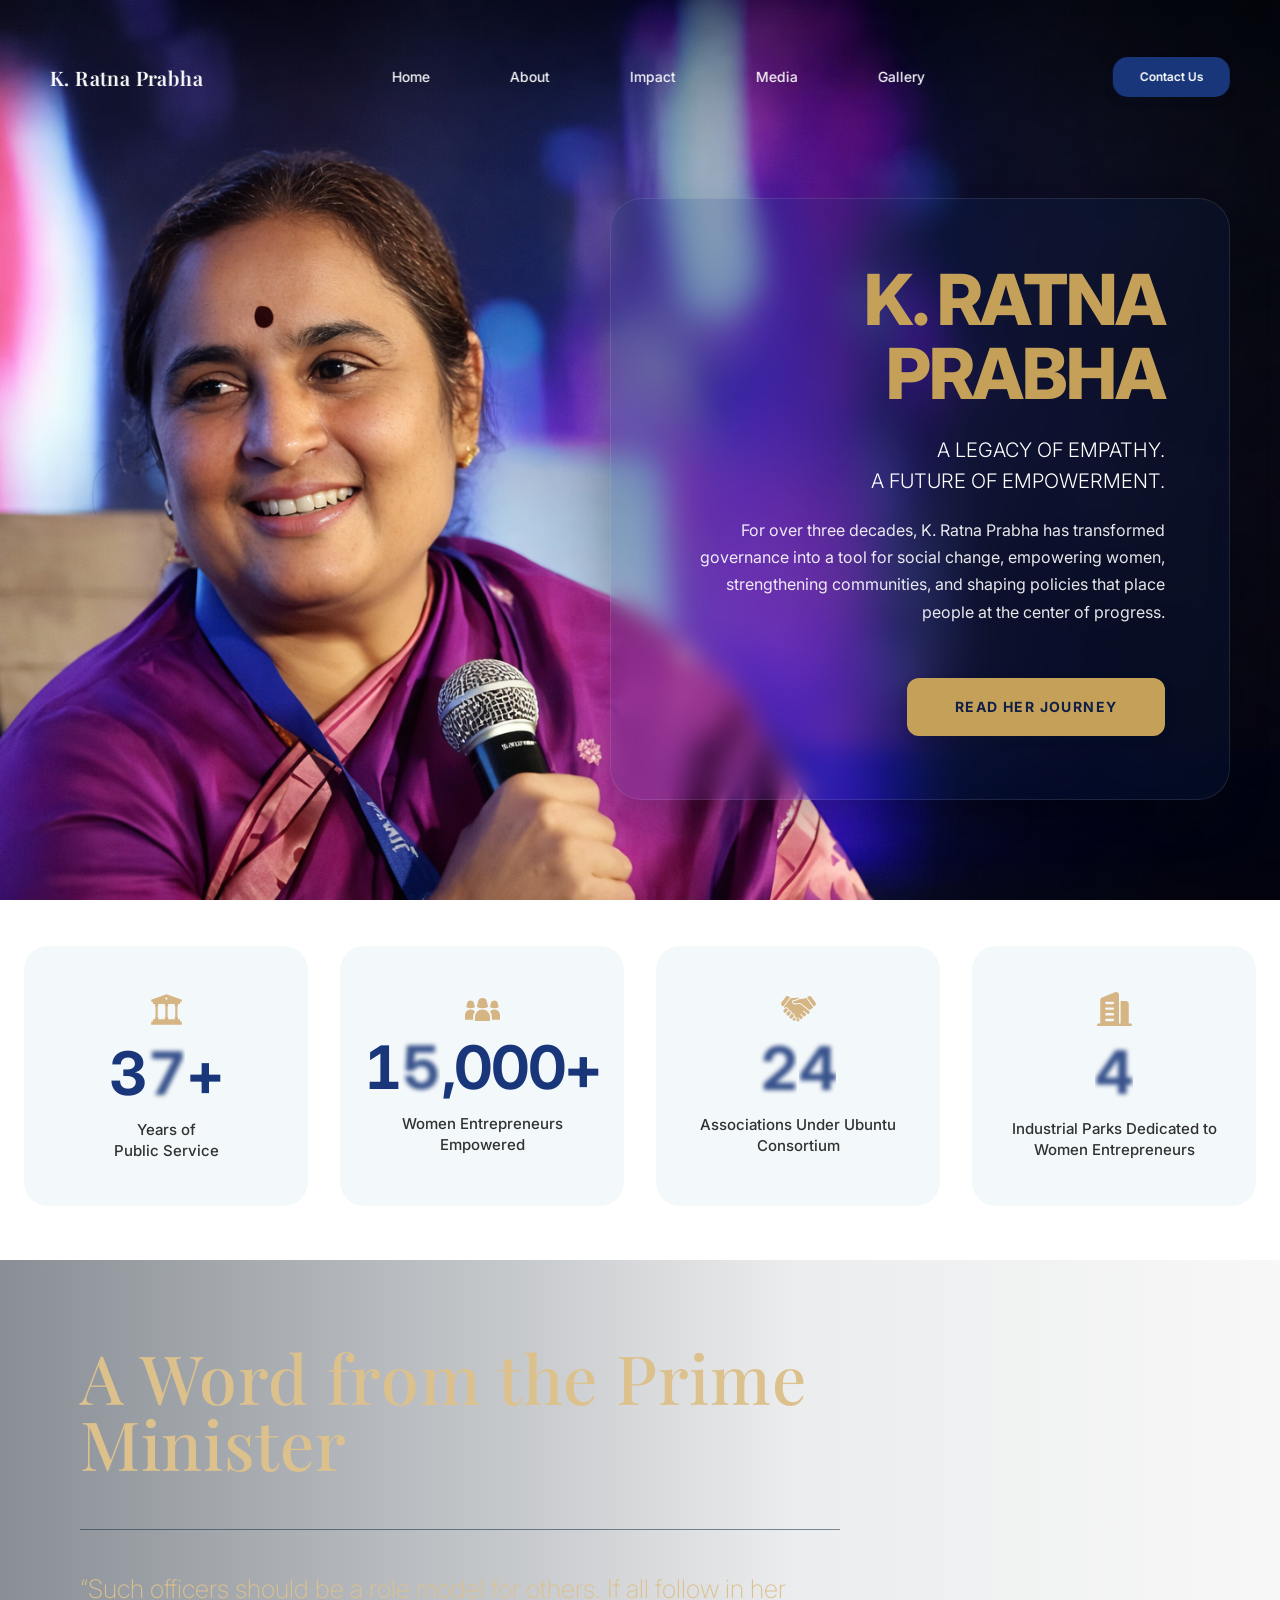
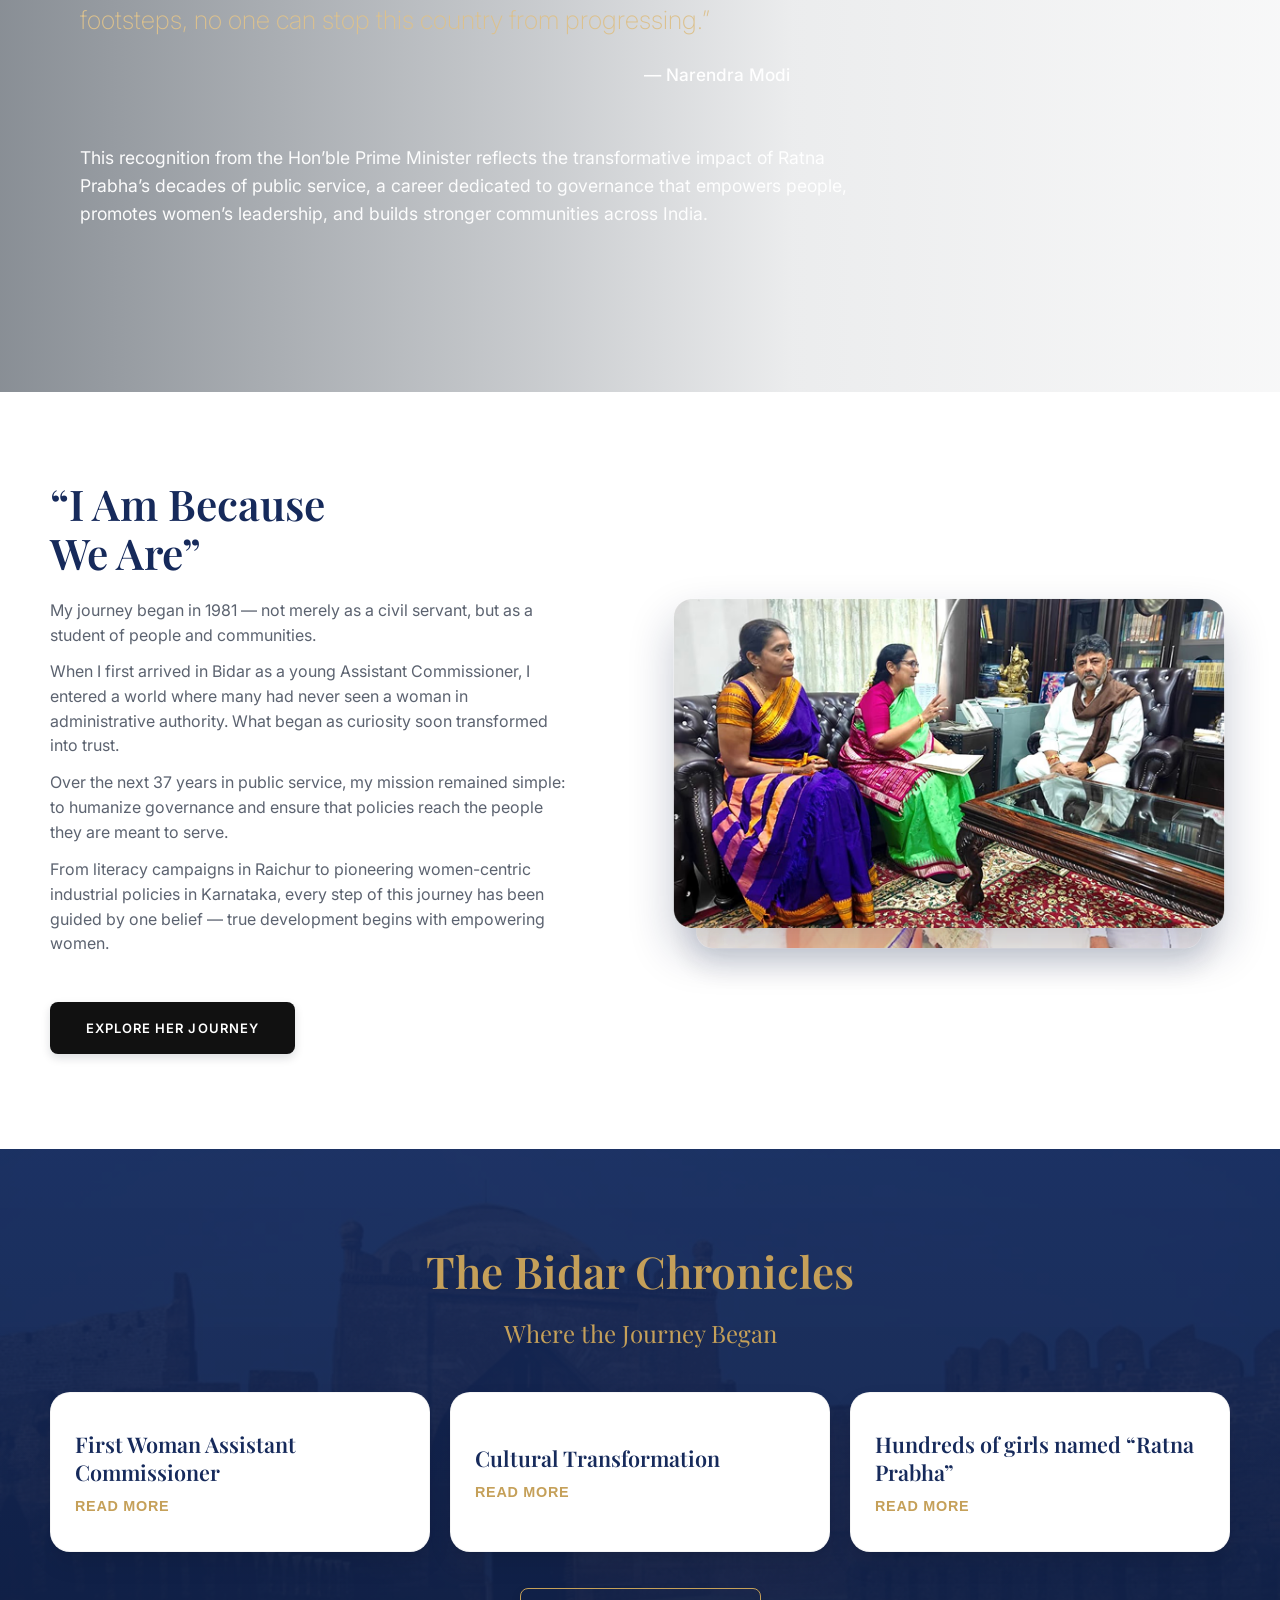
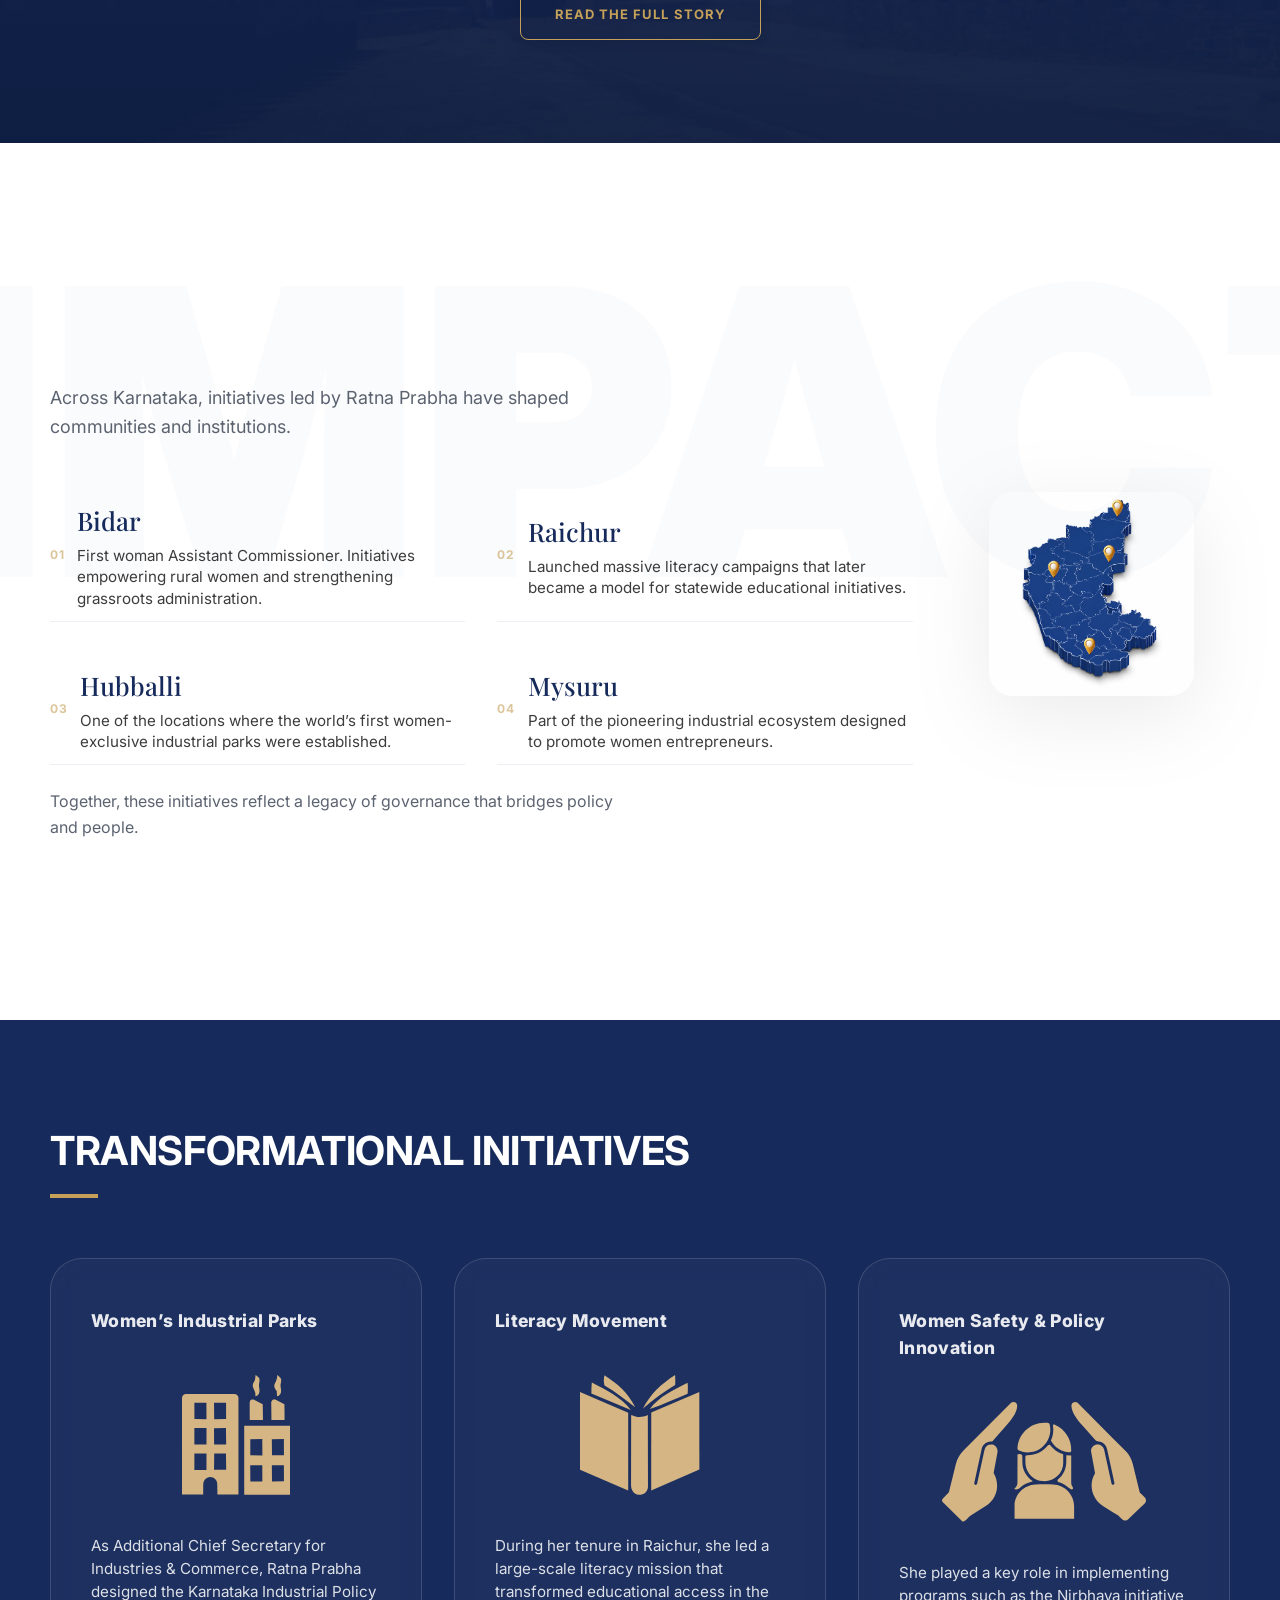
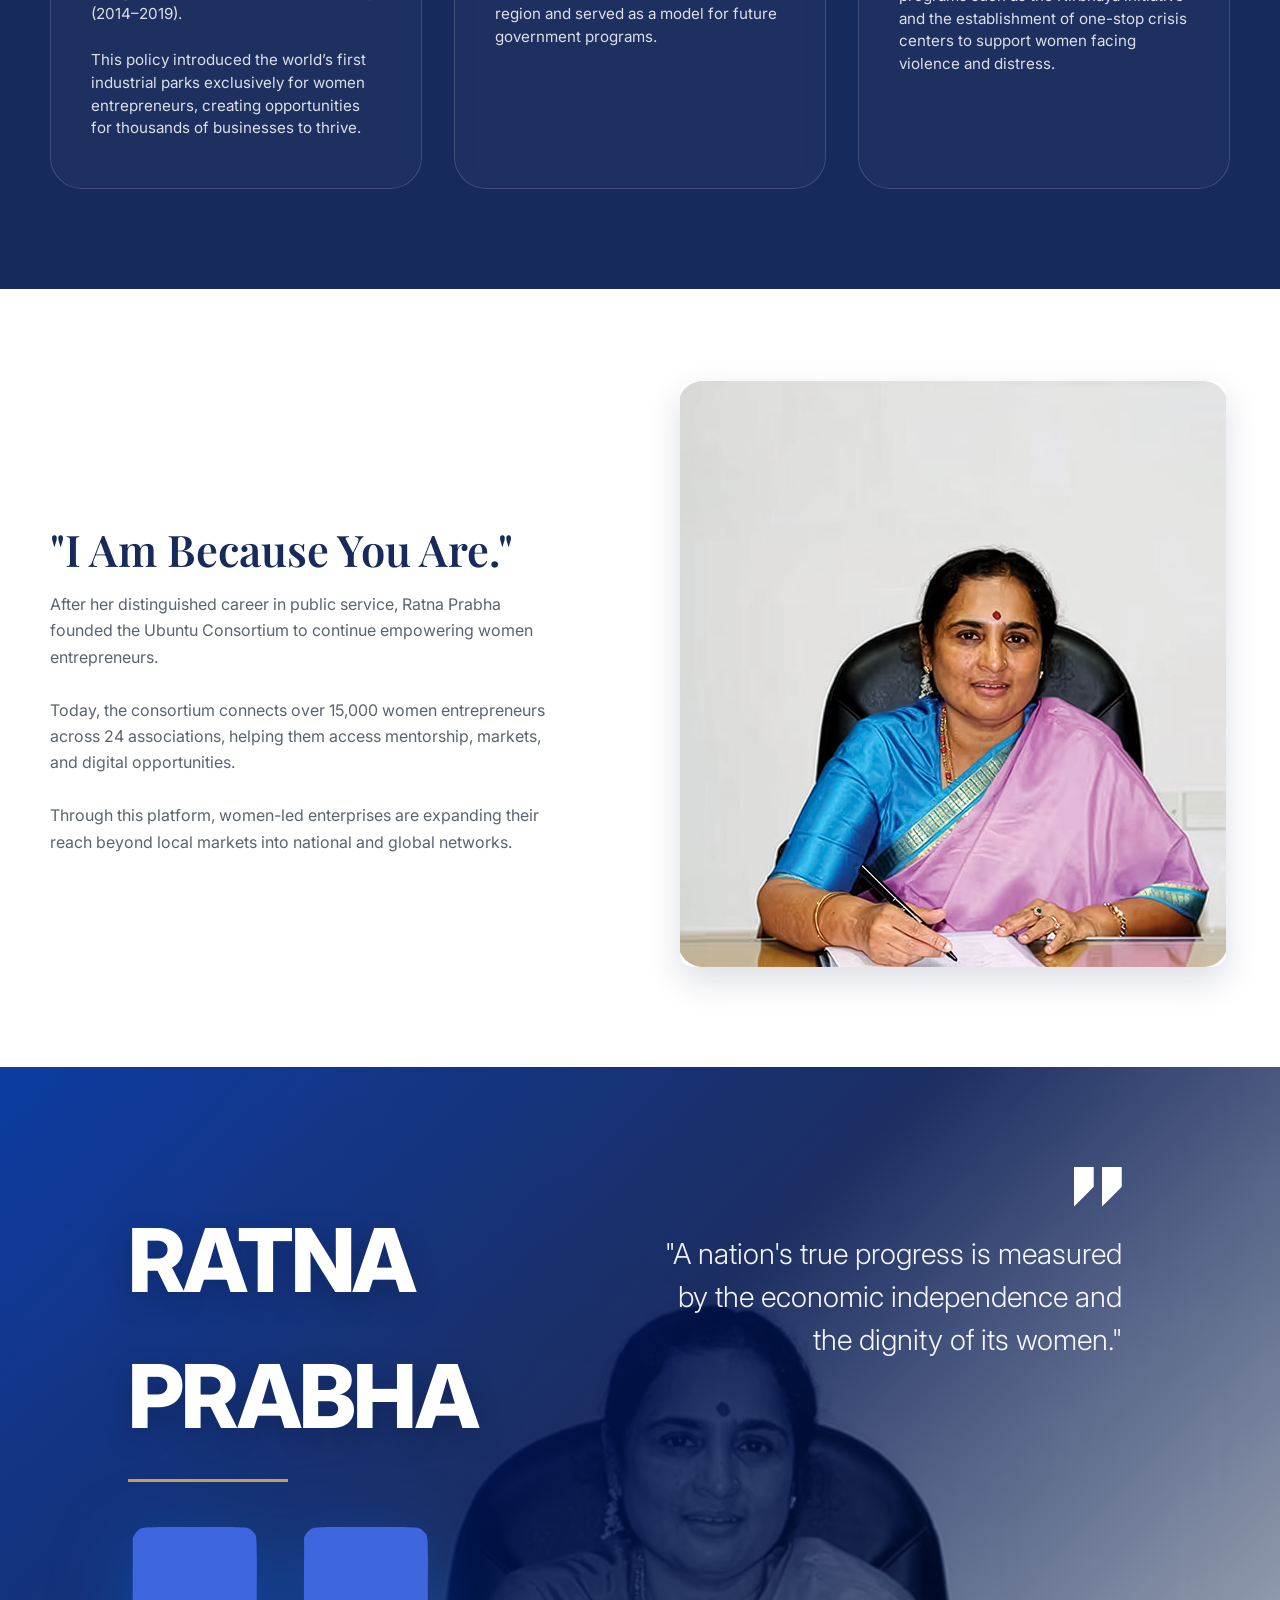
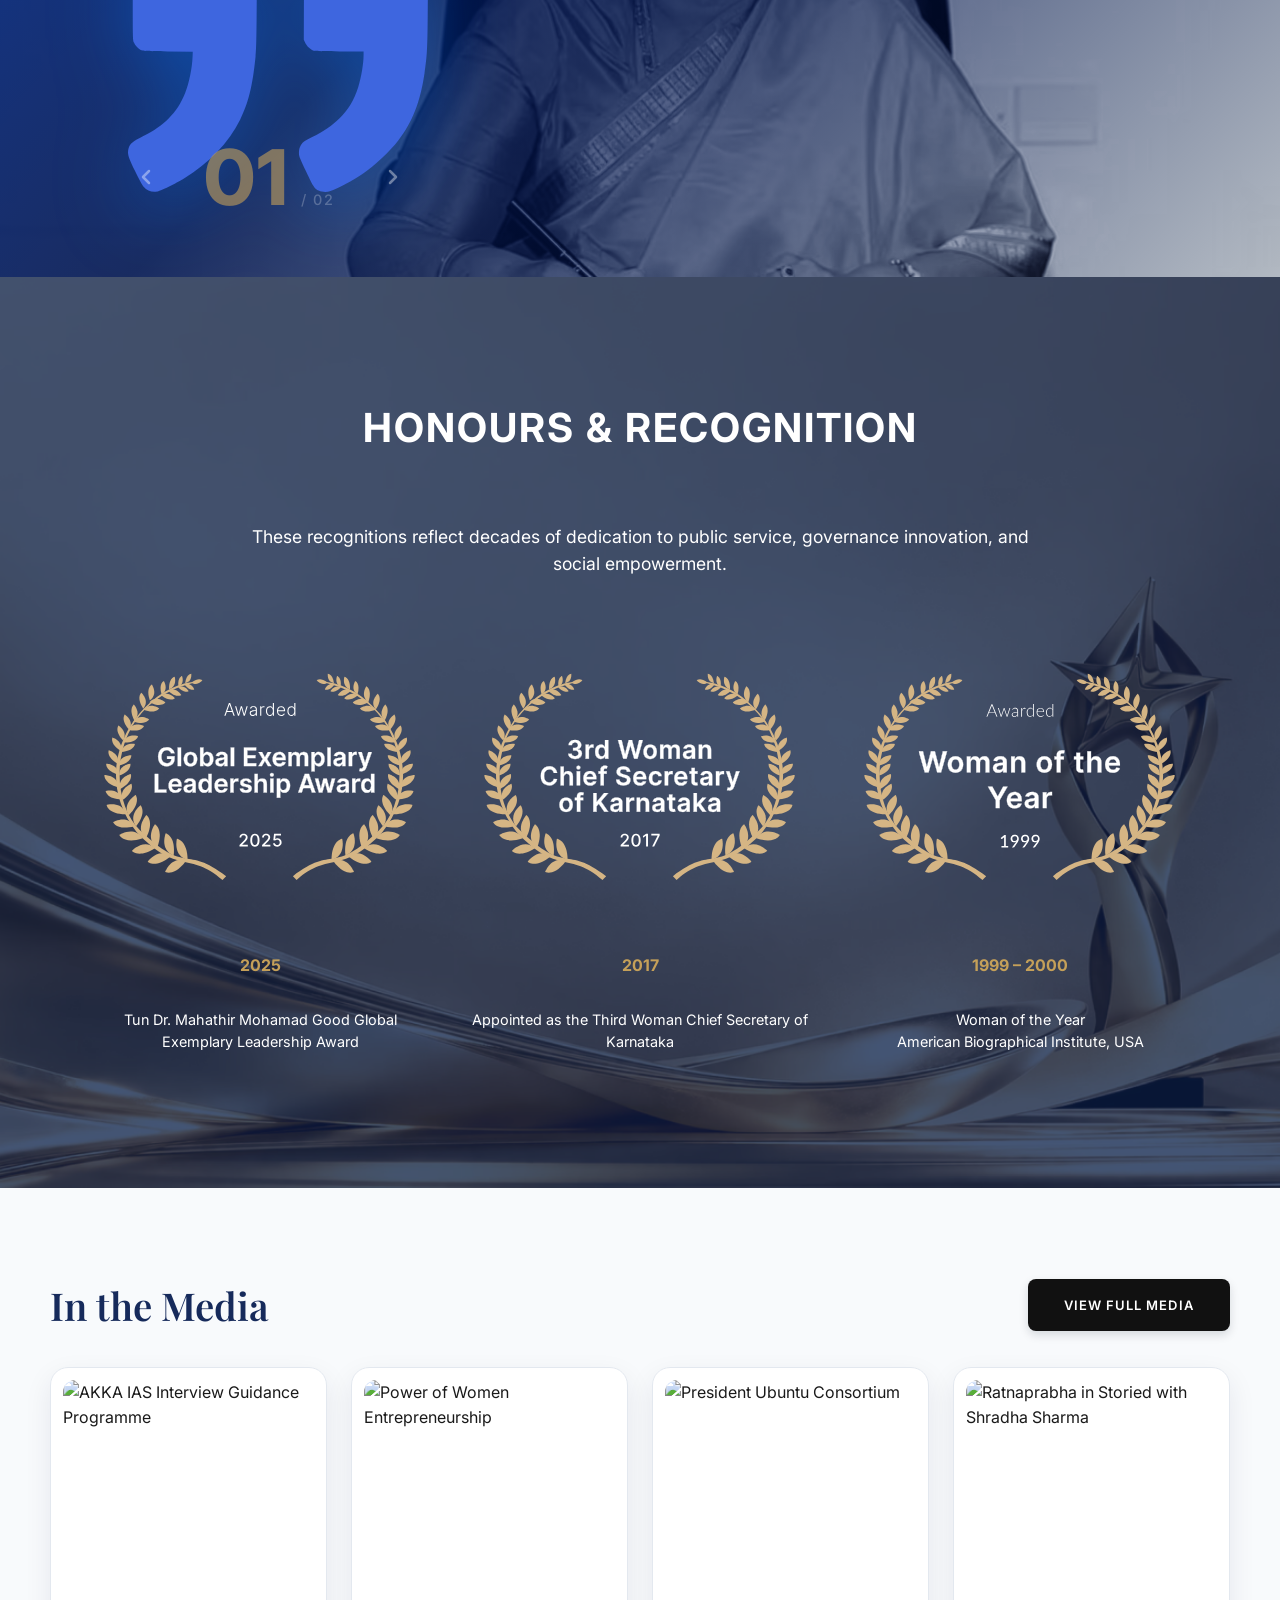
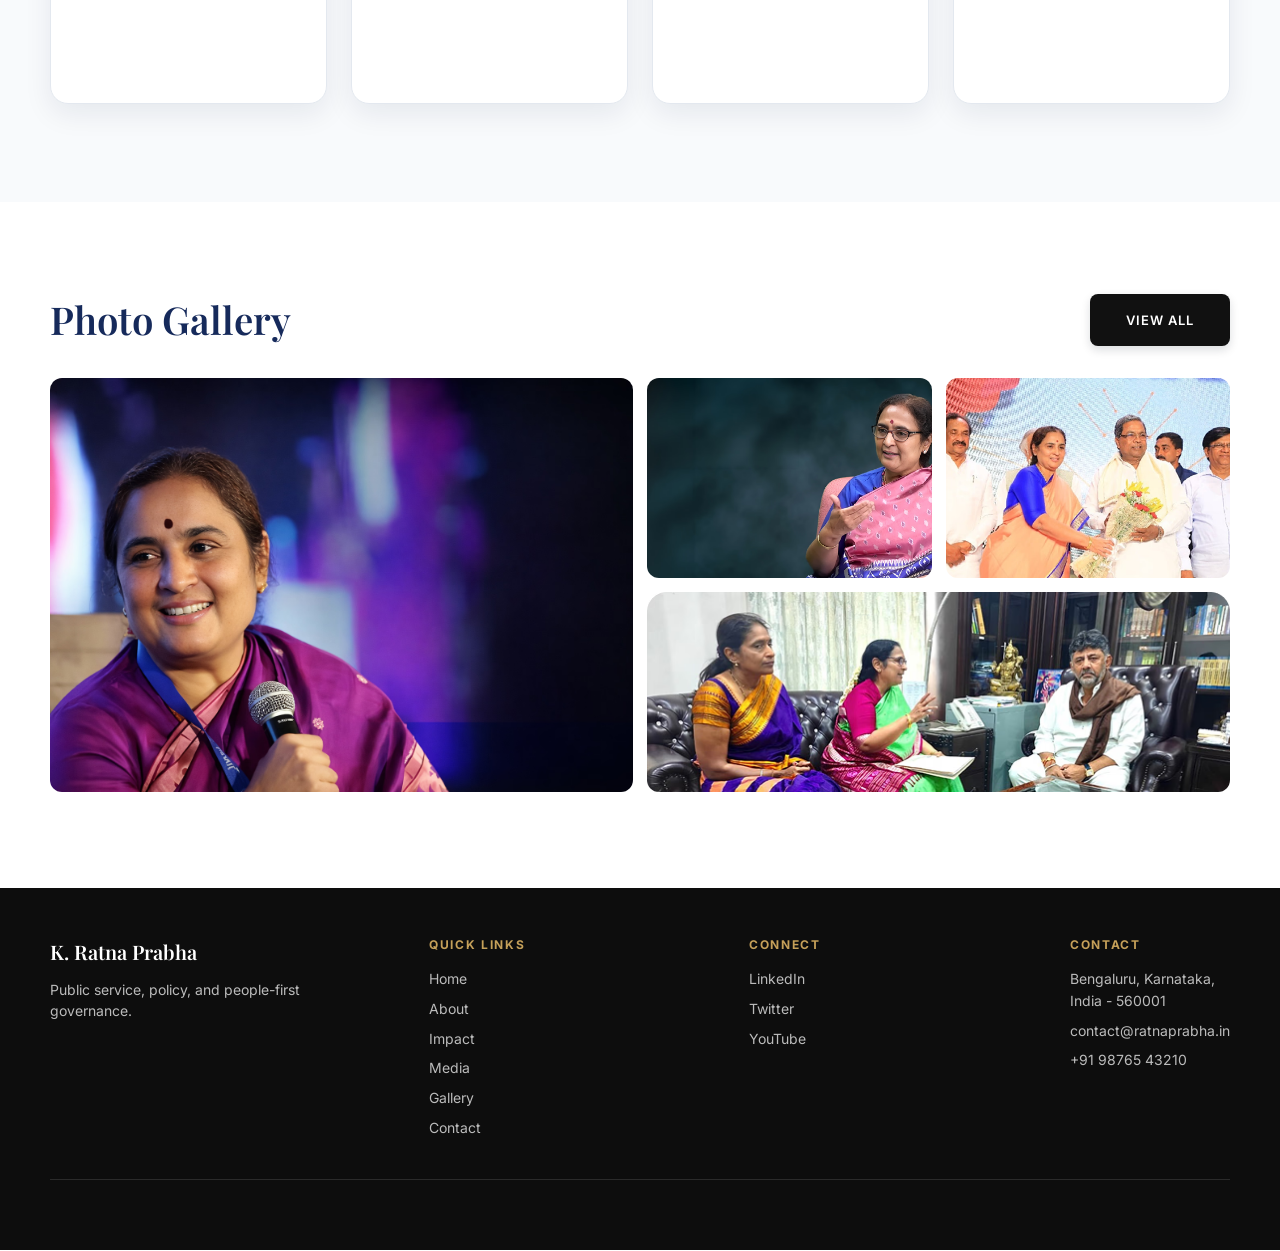
==== commit 7b41f416: "Reduce map size to 550px and restore grid layout" ====
--- a/index.html
+++ b/index.html
@@ -1038,15 +1038,14 @@
 
     .effect-grid {
       display: grid;
-      grid-template-columns: 0.75fr 1.25fr;
-      gap: clamp(30px, 5vw, 100px);
+      grid-template-columns: 1.15fr 0.85fr;
+      gap: clamp(40px, 6vw, 84px);
       align-items: center;
     }
 
     .effect-copy {
       position: relative;
       z-index: 2;
-      max-width: 460px;
     }
 
     .effect-copy h2.effect-title {
@@ -1266,7 +1265,7 @@
 
     .map-stage .map-img {
       width: 100%;
-      max-width: 850px;
+      max-width: 550px;
       height: auto;
       display: block;
       border-radius: 24px;
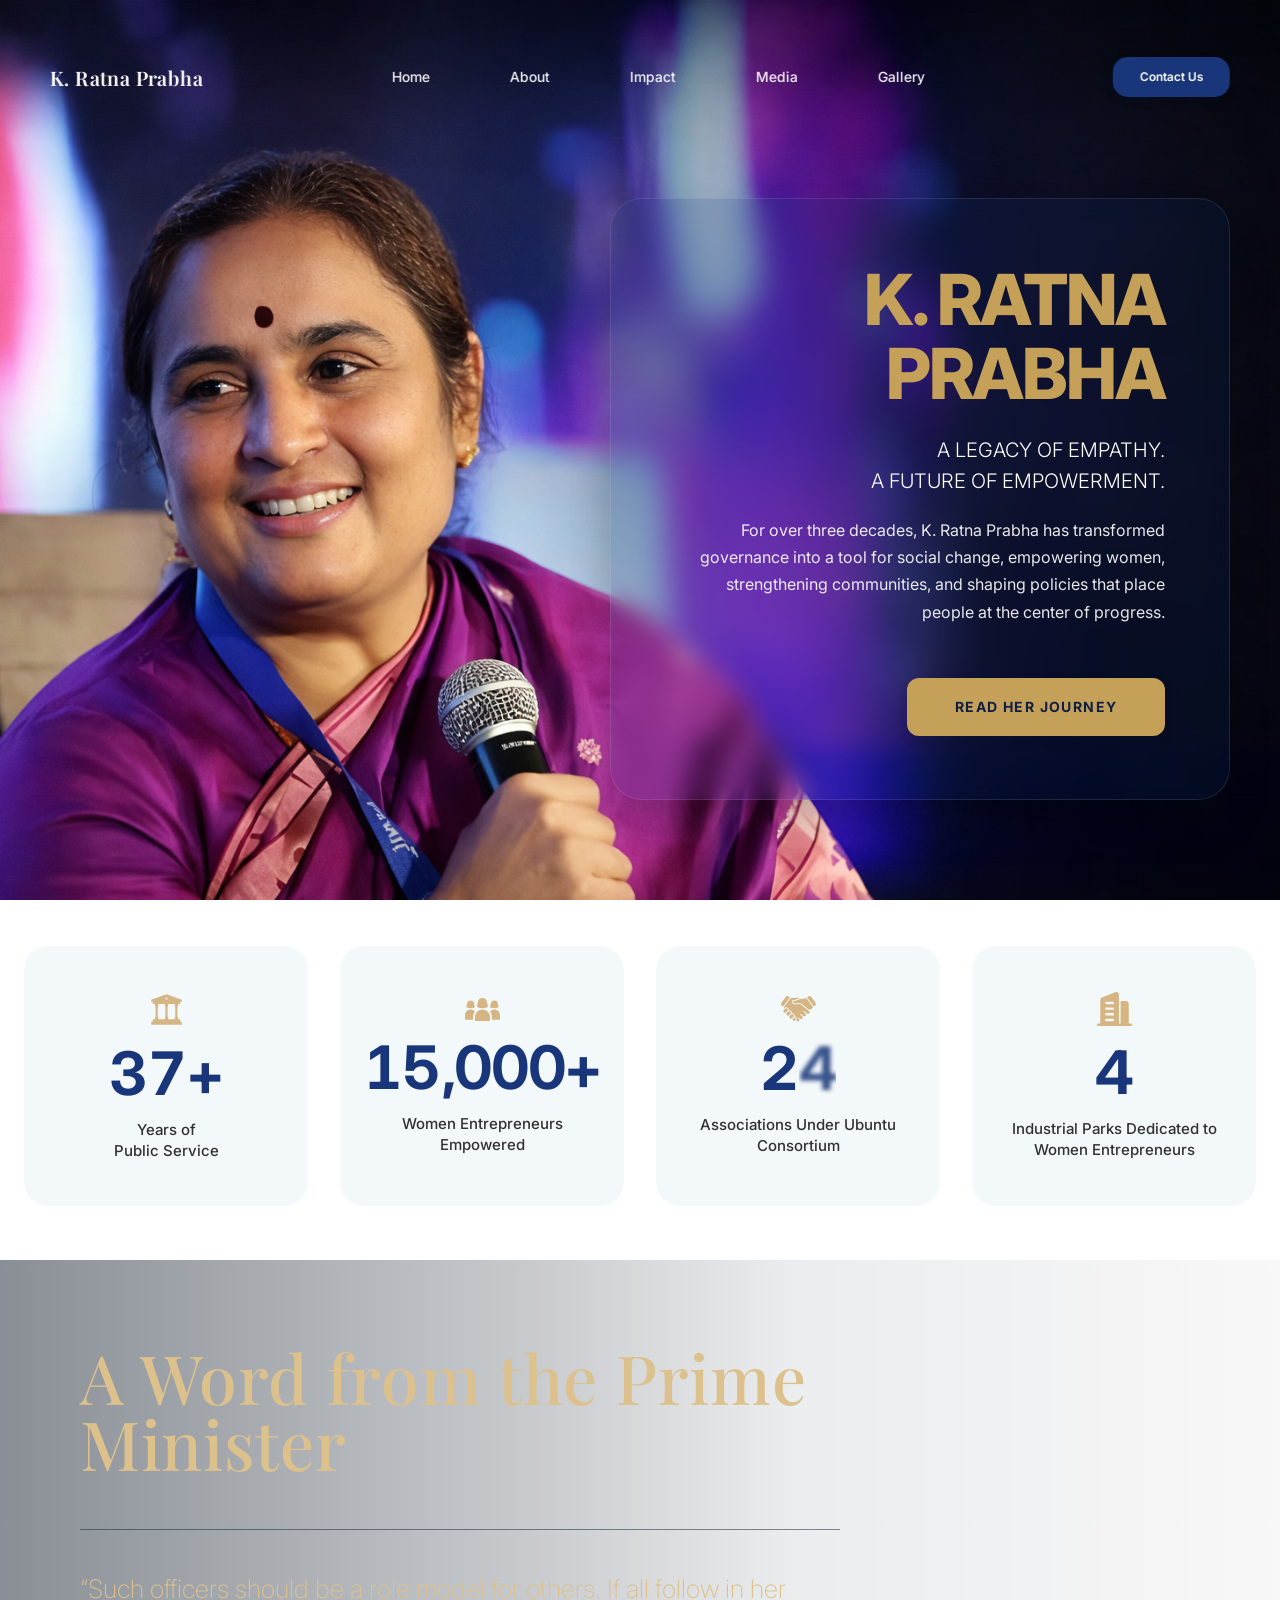
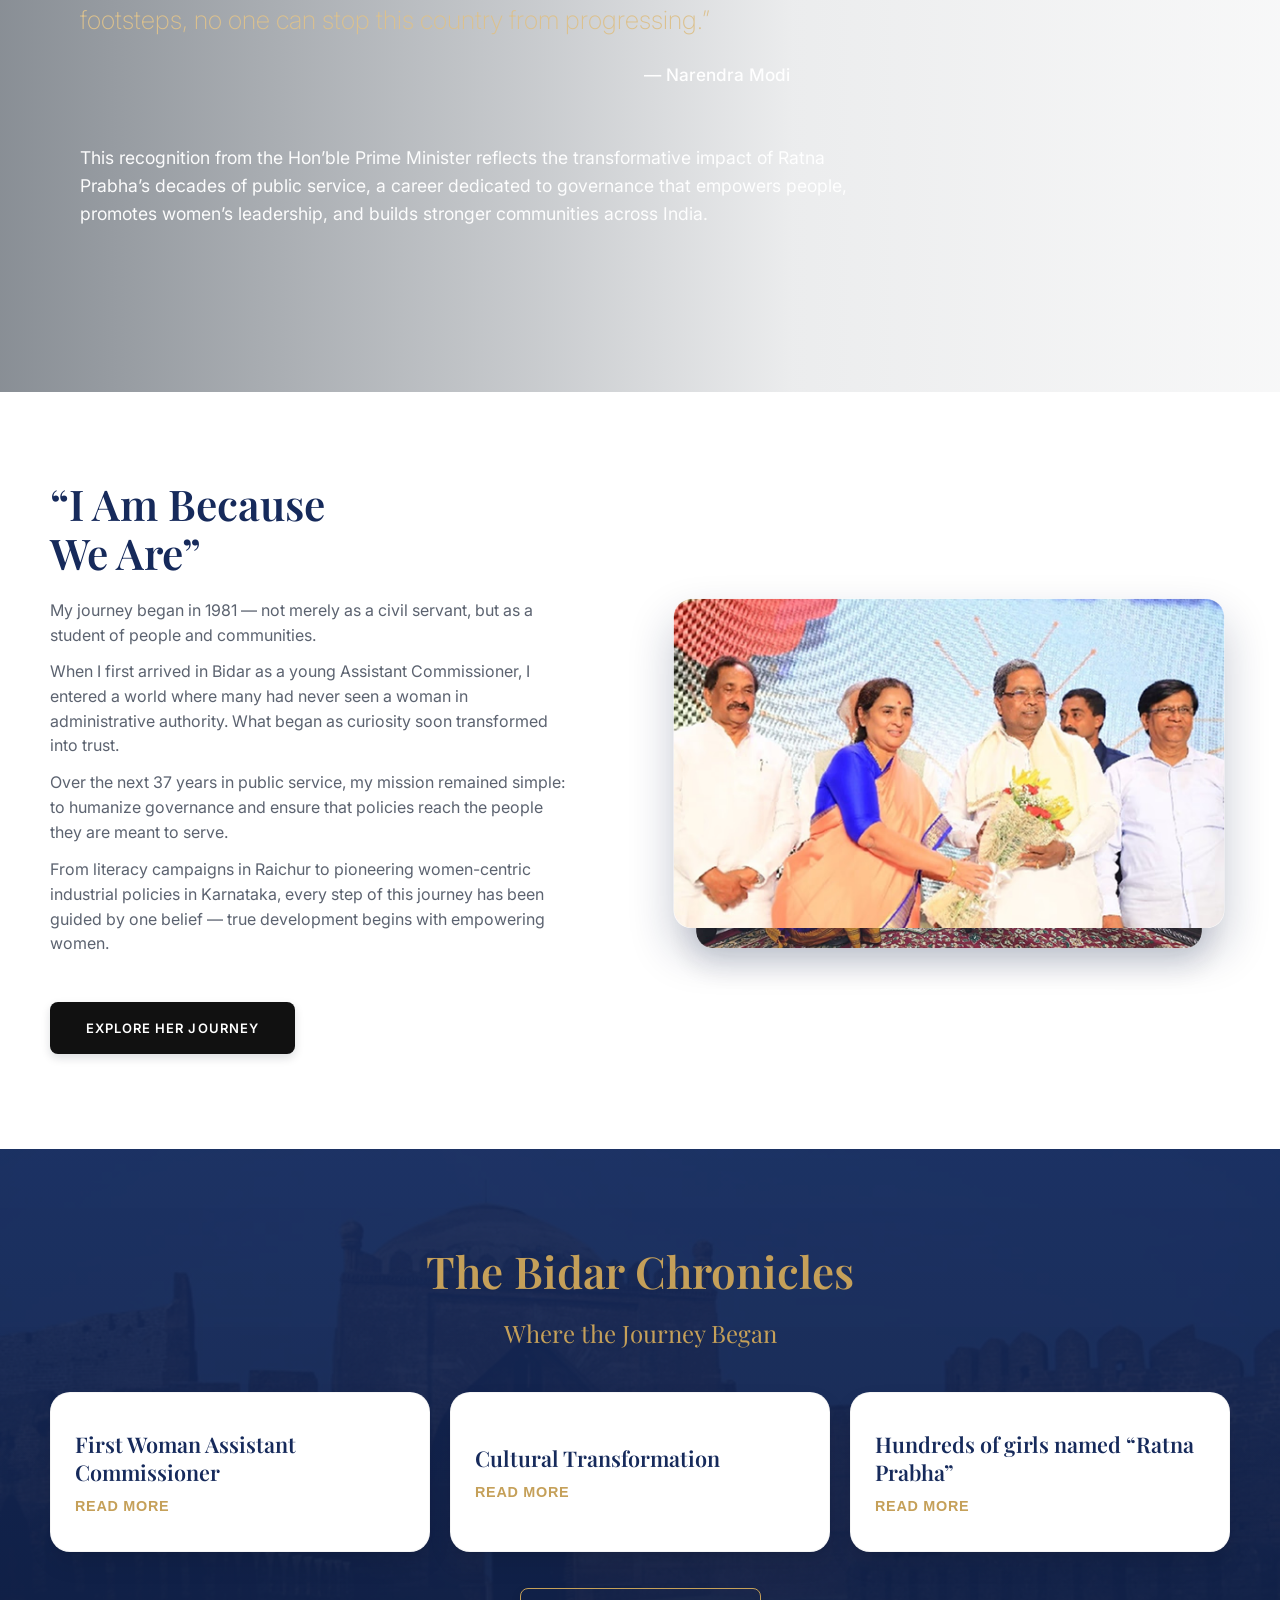
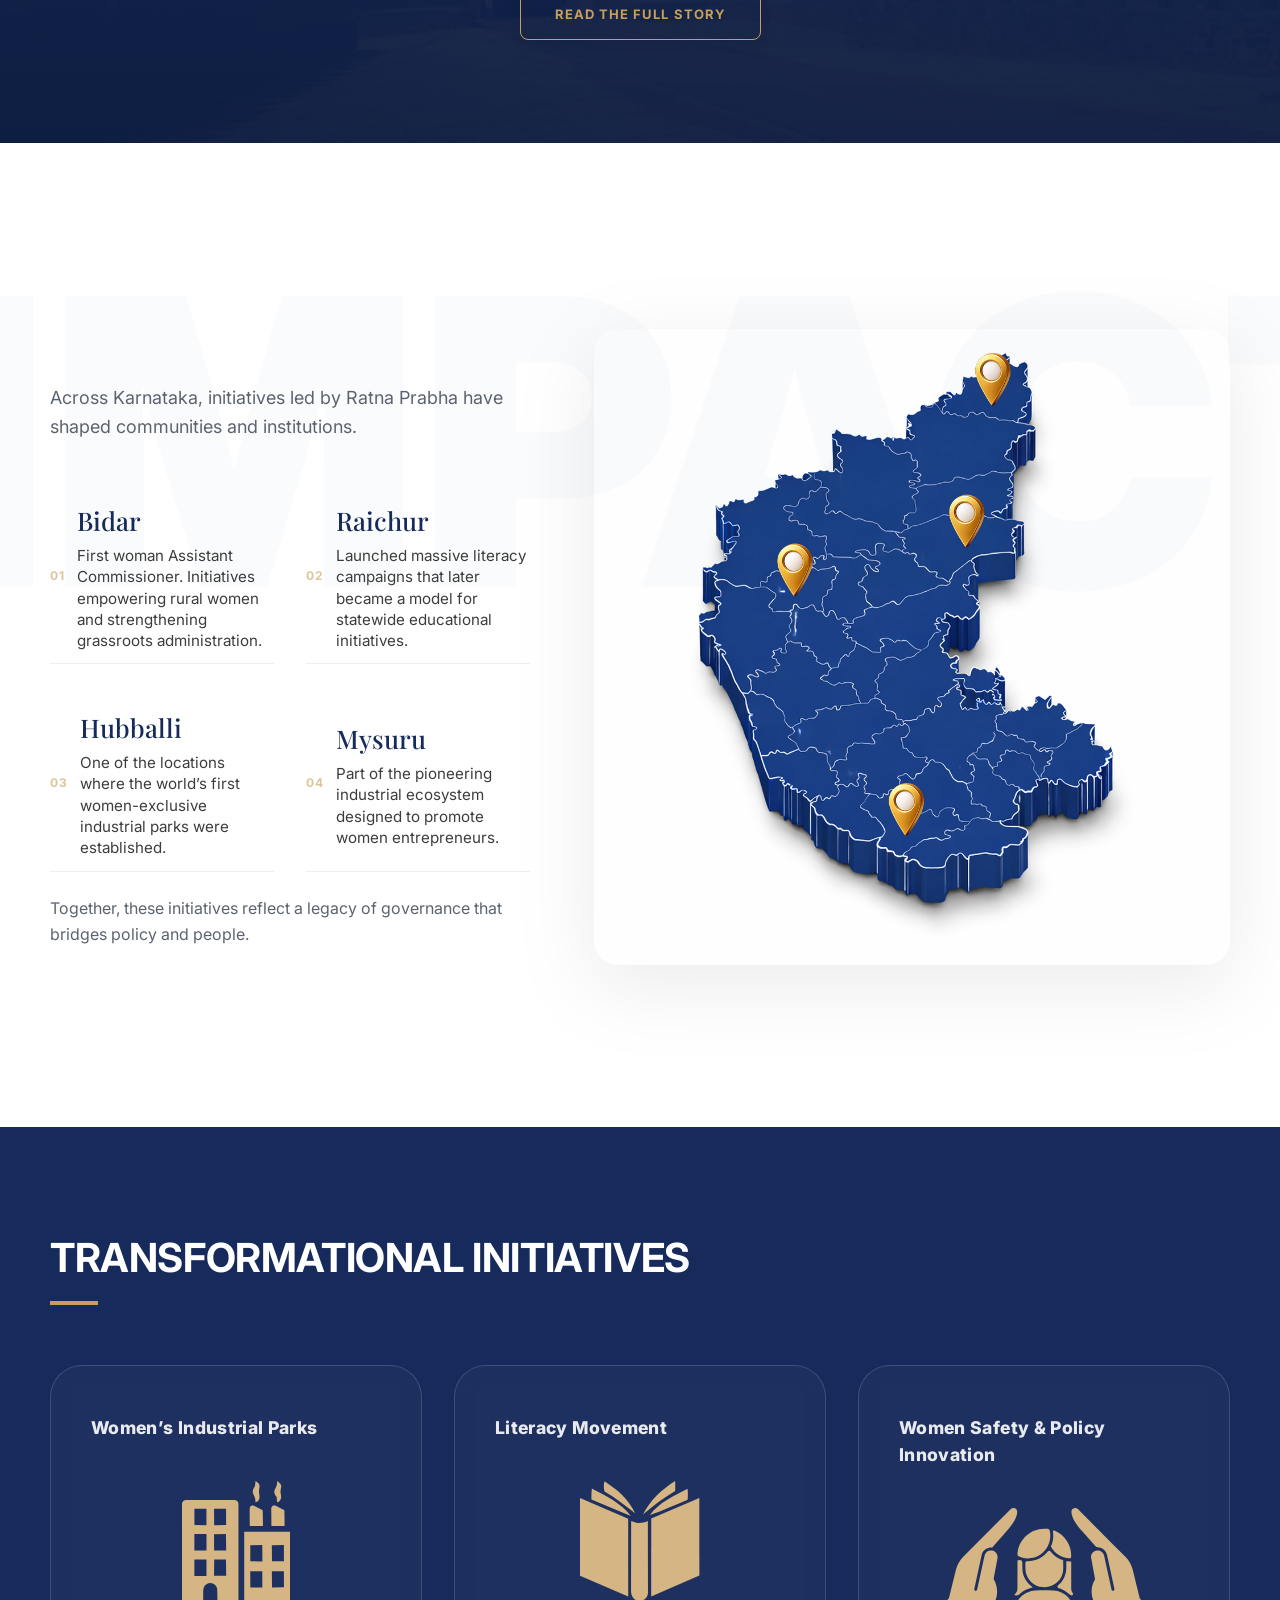
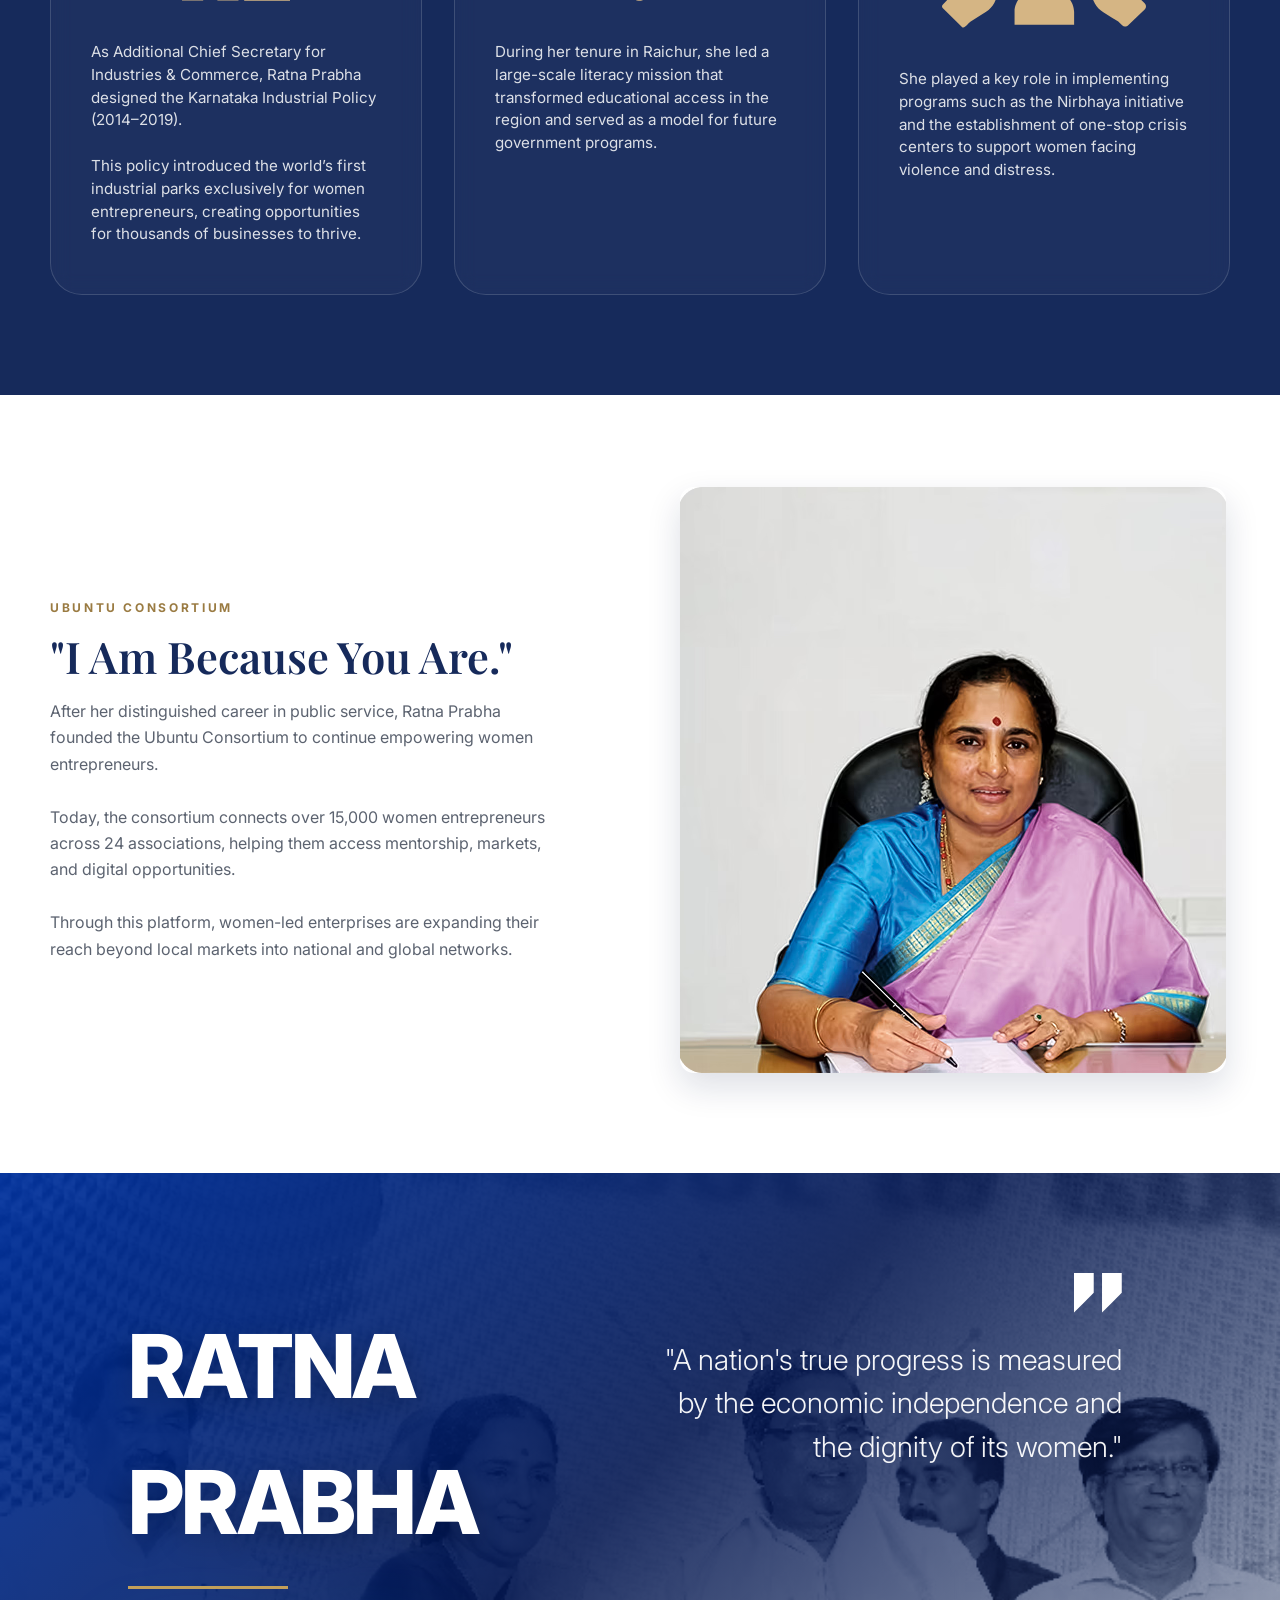
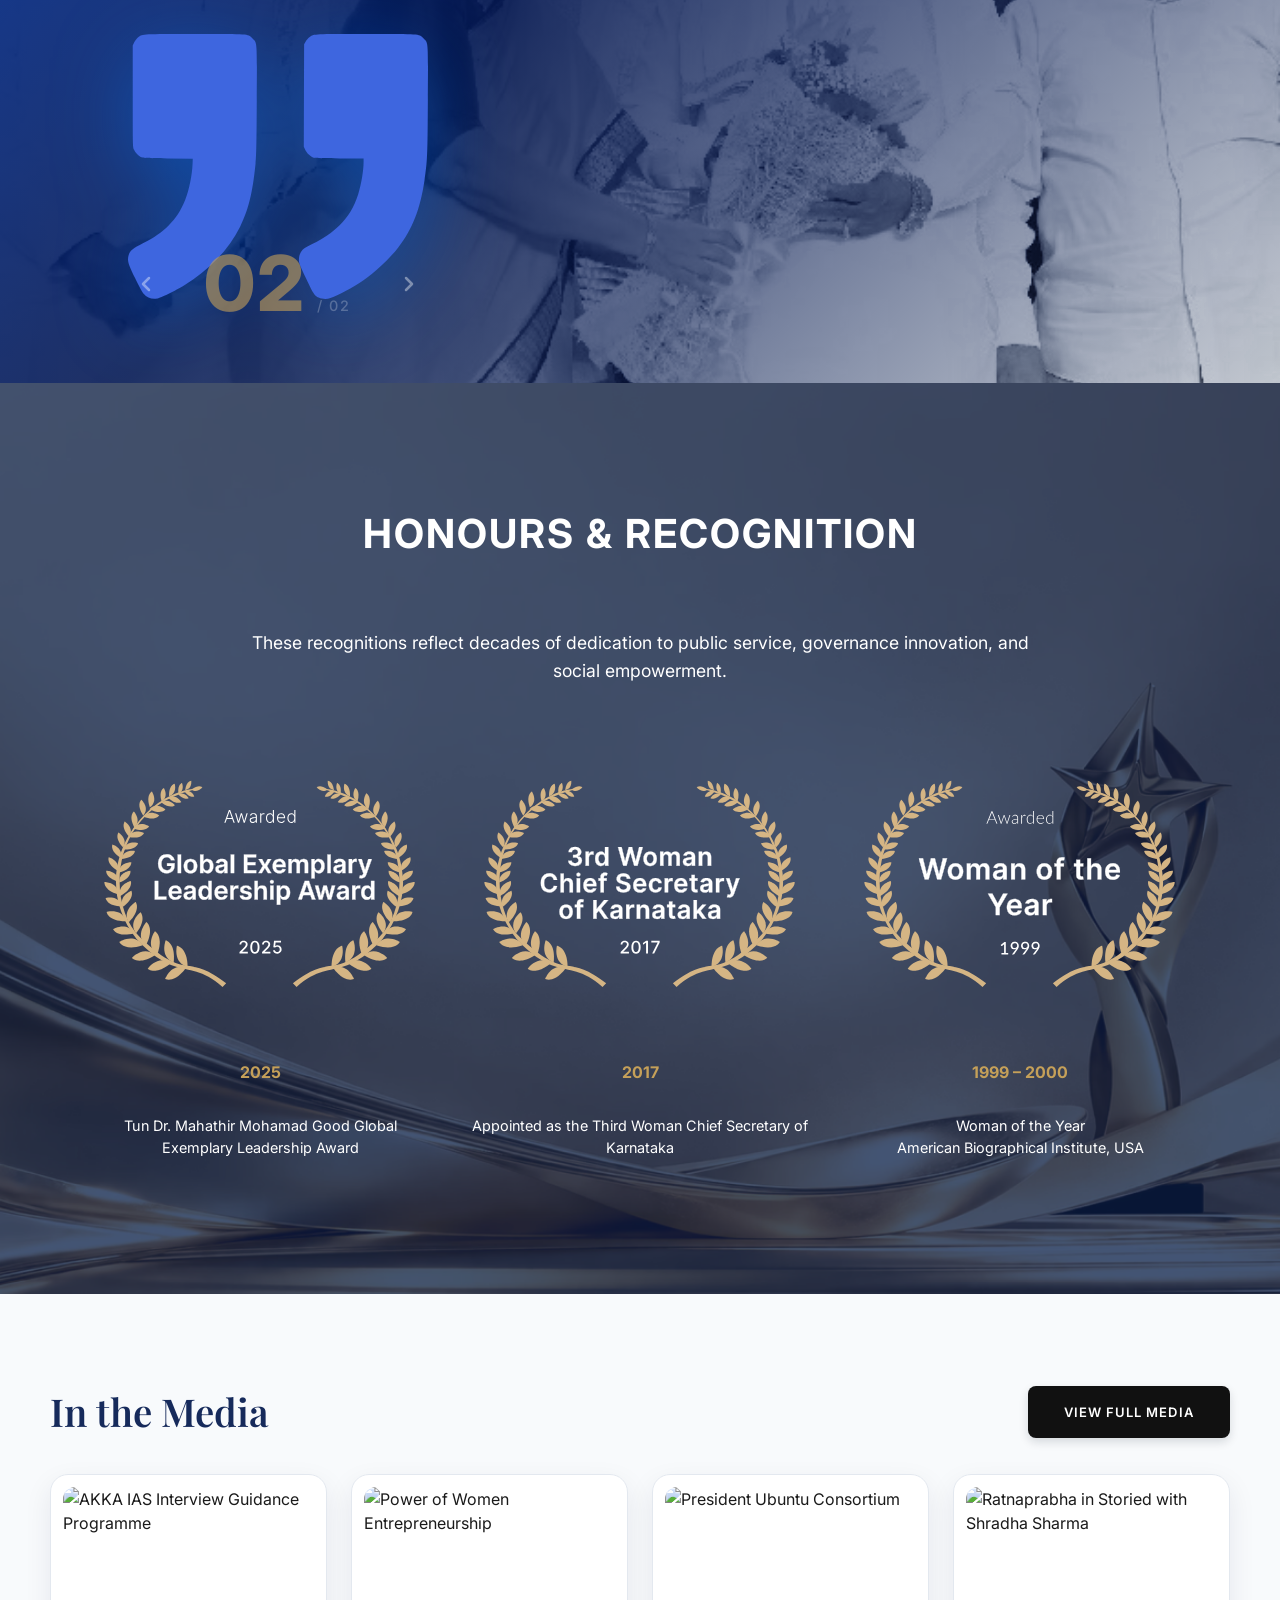
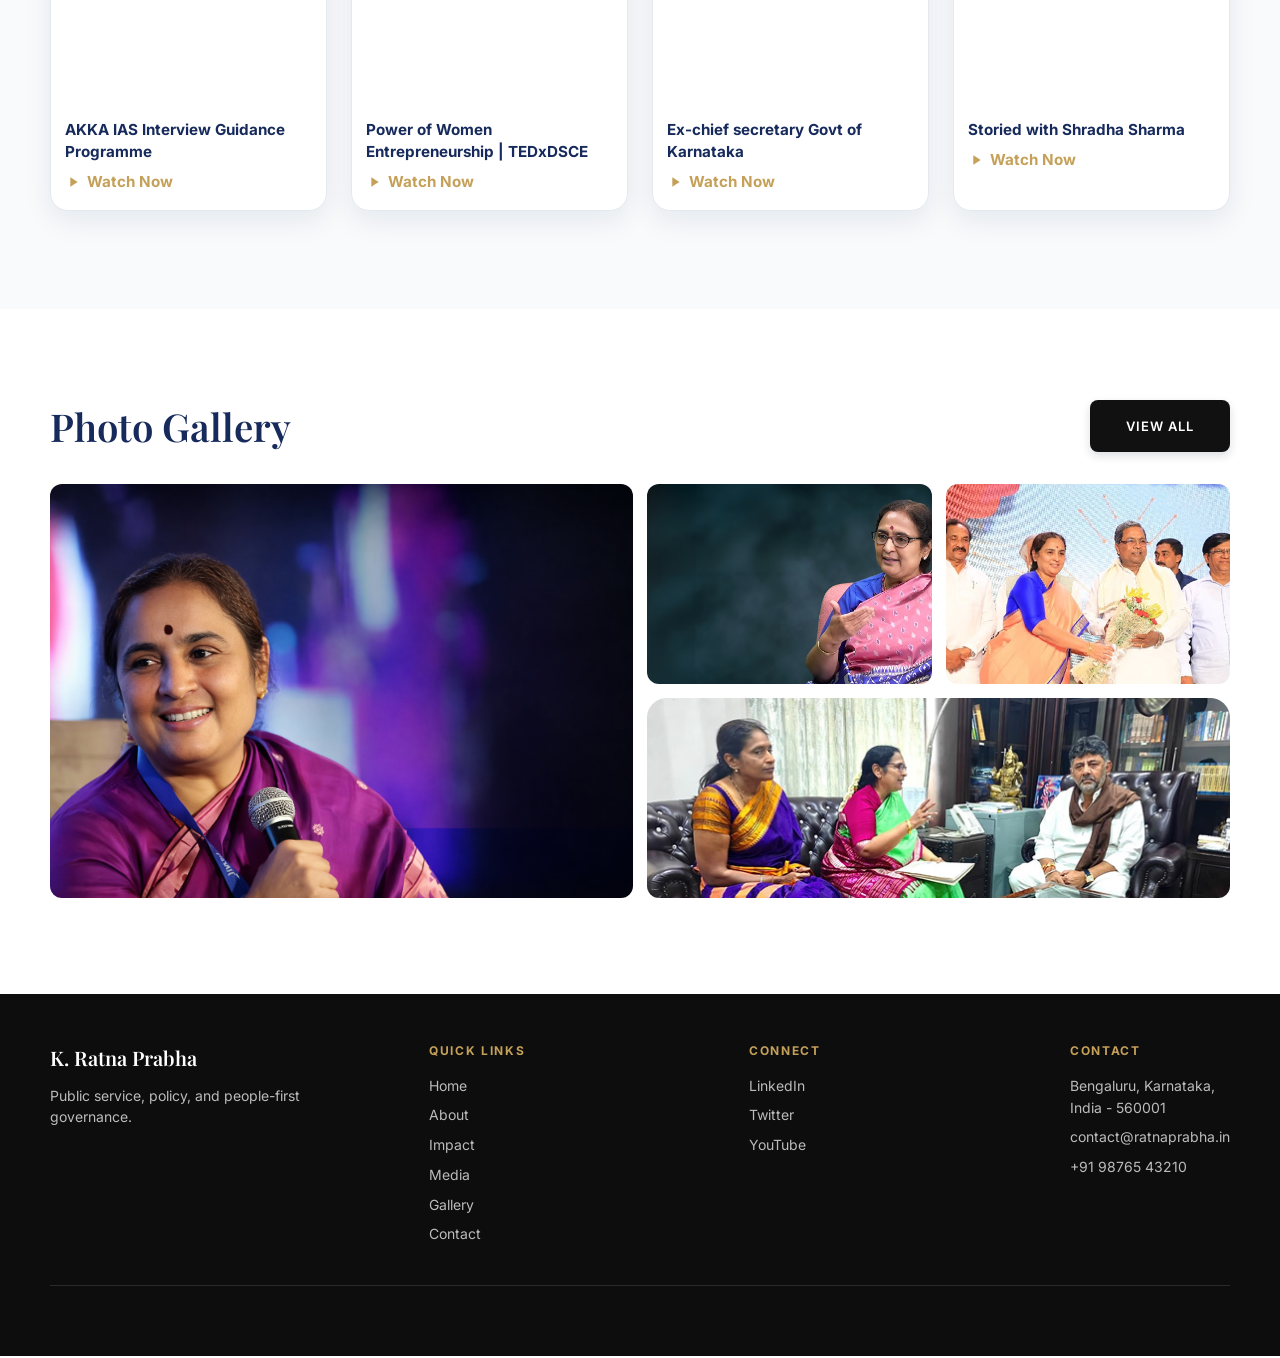
==== commit 301aed12: "Reduce effect cards width and adjust grid for larger map" ====
--- a/index.html
+++ b/index.html
@@ -1038,14 +1038,15 @@
 
     .effect-grid {
       display: grid;
-      grid-template-columns: 1.15fr 0.85fr;
-      gap: clamp(40px, 6vw, 84px);
+      grid-template-columns: 0.8fr 1.2fr;
+      gap: clamp(30px, 5vw, 100px);
       align-items: center;
     }
 
     .effect-copy {
       position: relative;
       z-index: 2;
+      max-width: 480px;
     }
 
     .effect-copy h2.effect-title {
@@ -1265,7 +1266,7 @@
 
     .map-stage .map-img {
       width: 100%;
-      max-width: 550px;
+      max-width: 700px;
       height: auto;
       display: block;
       border-radius: 24px;
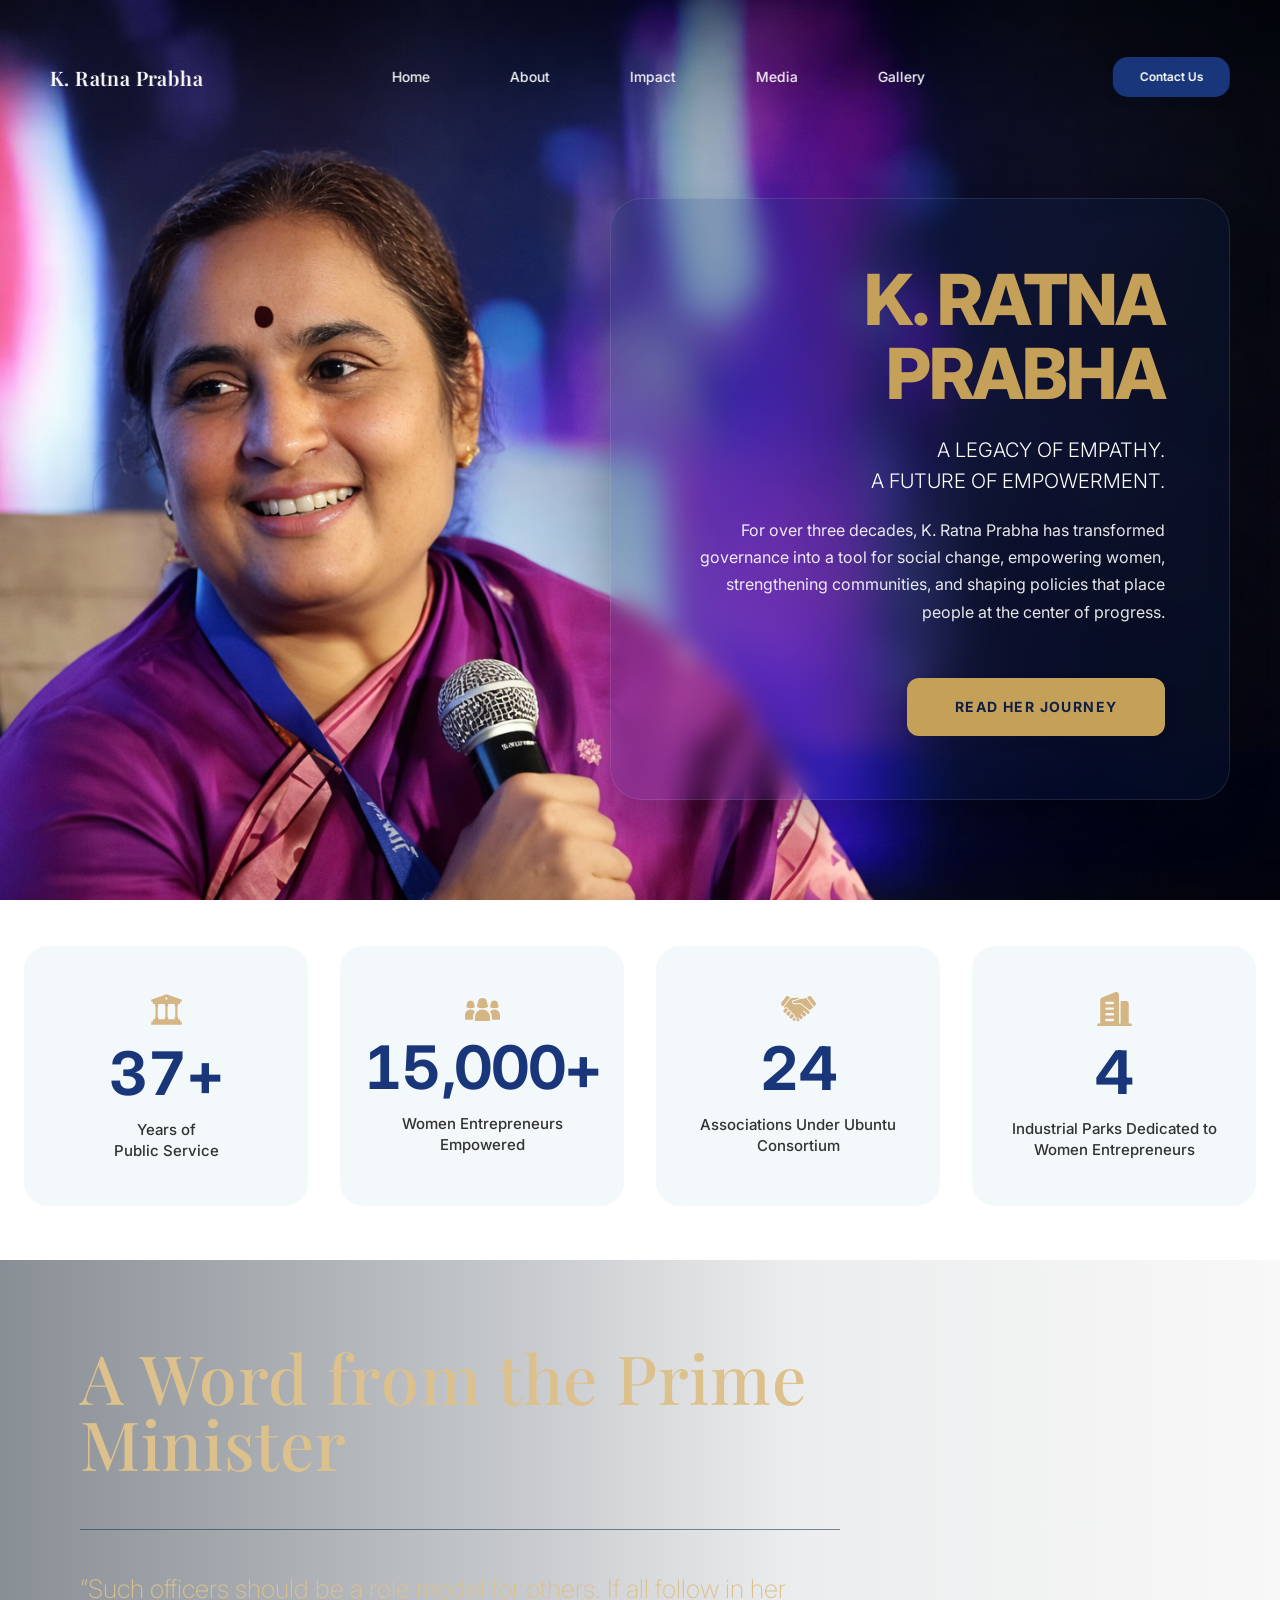
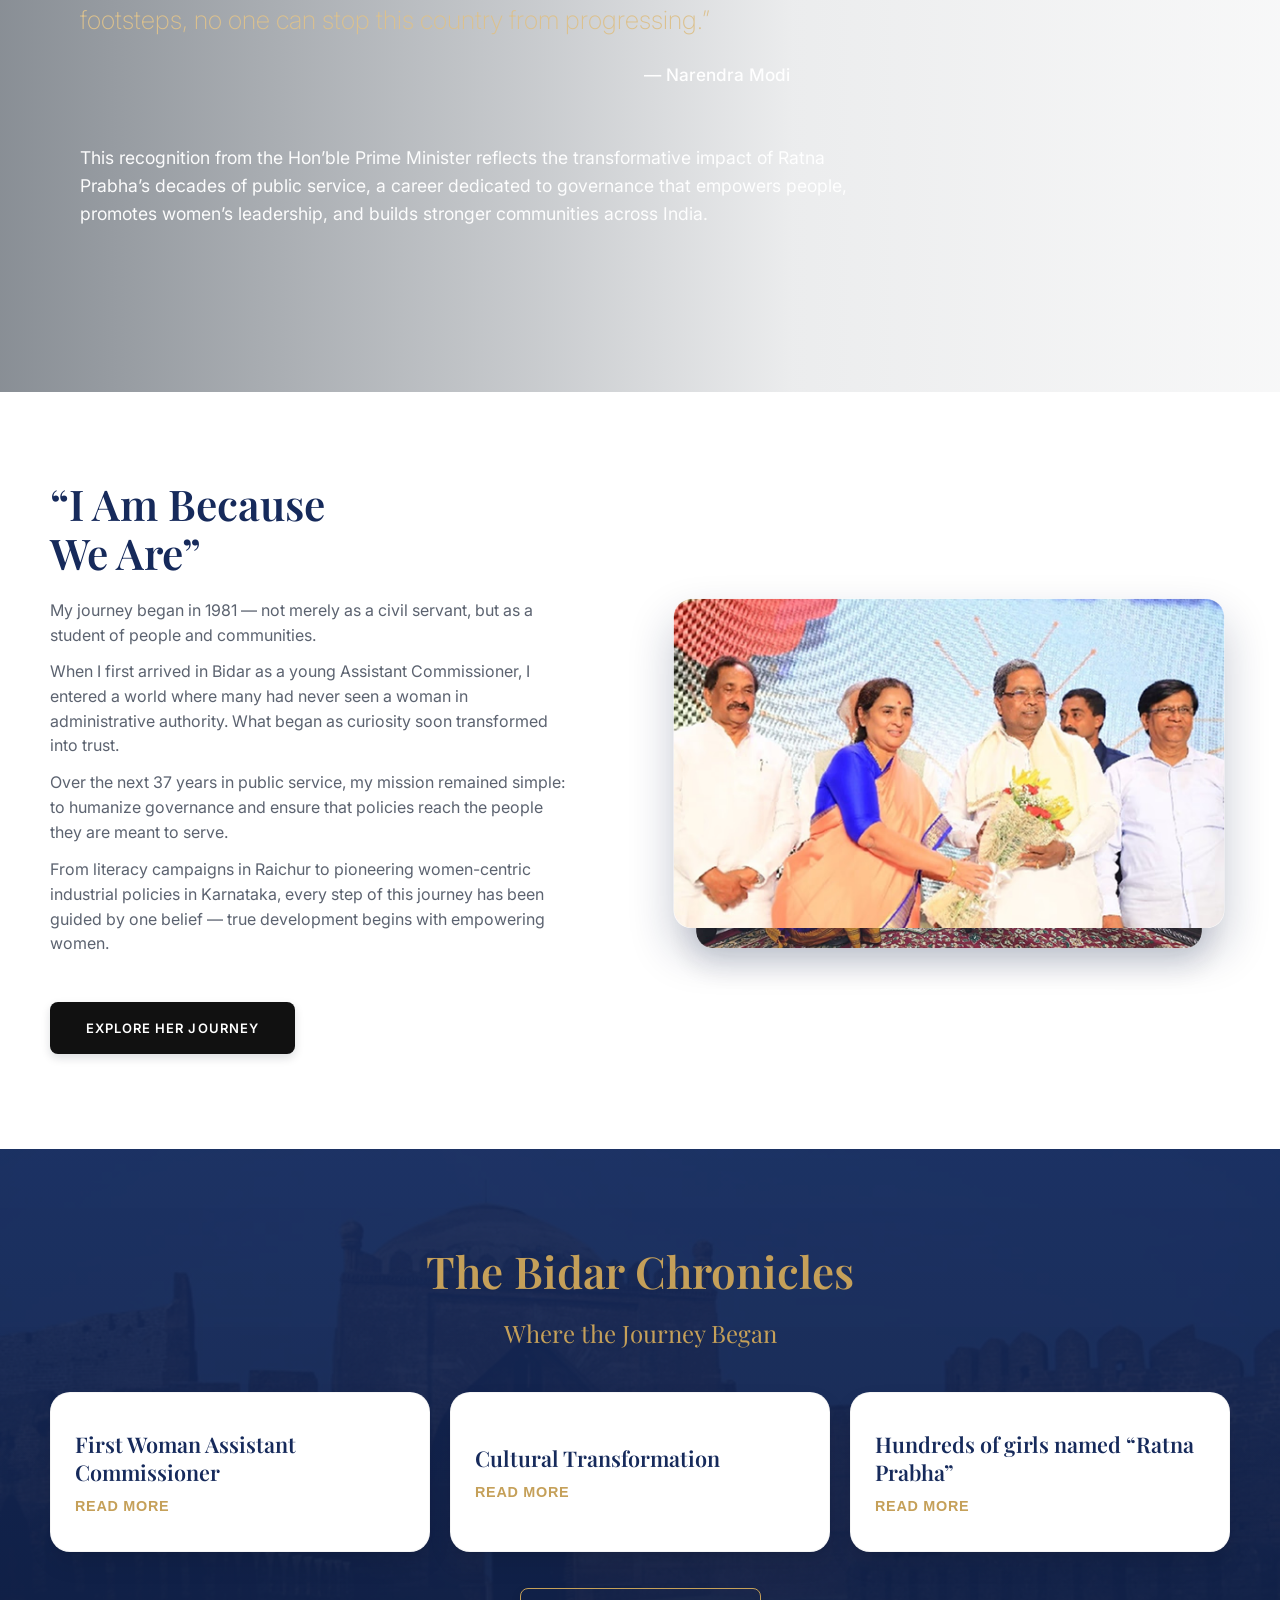
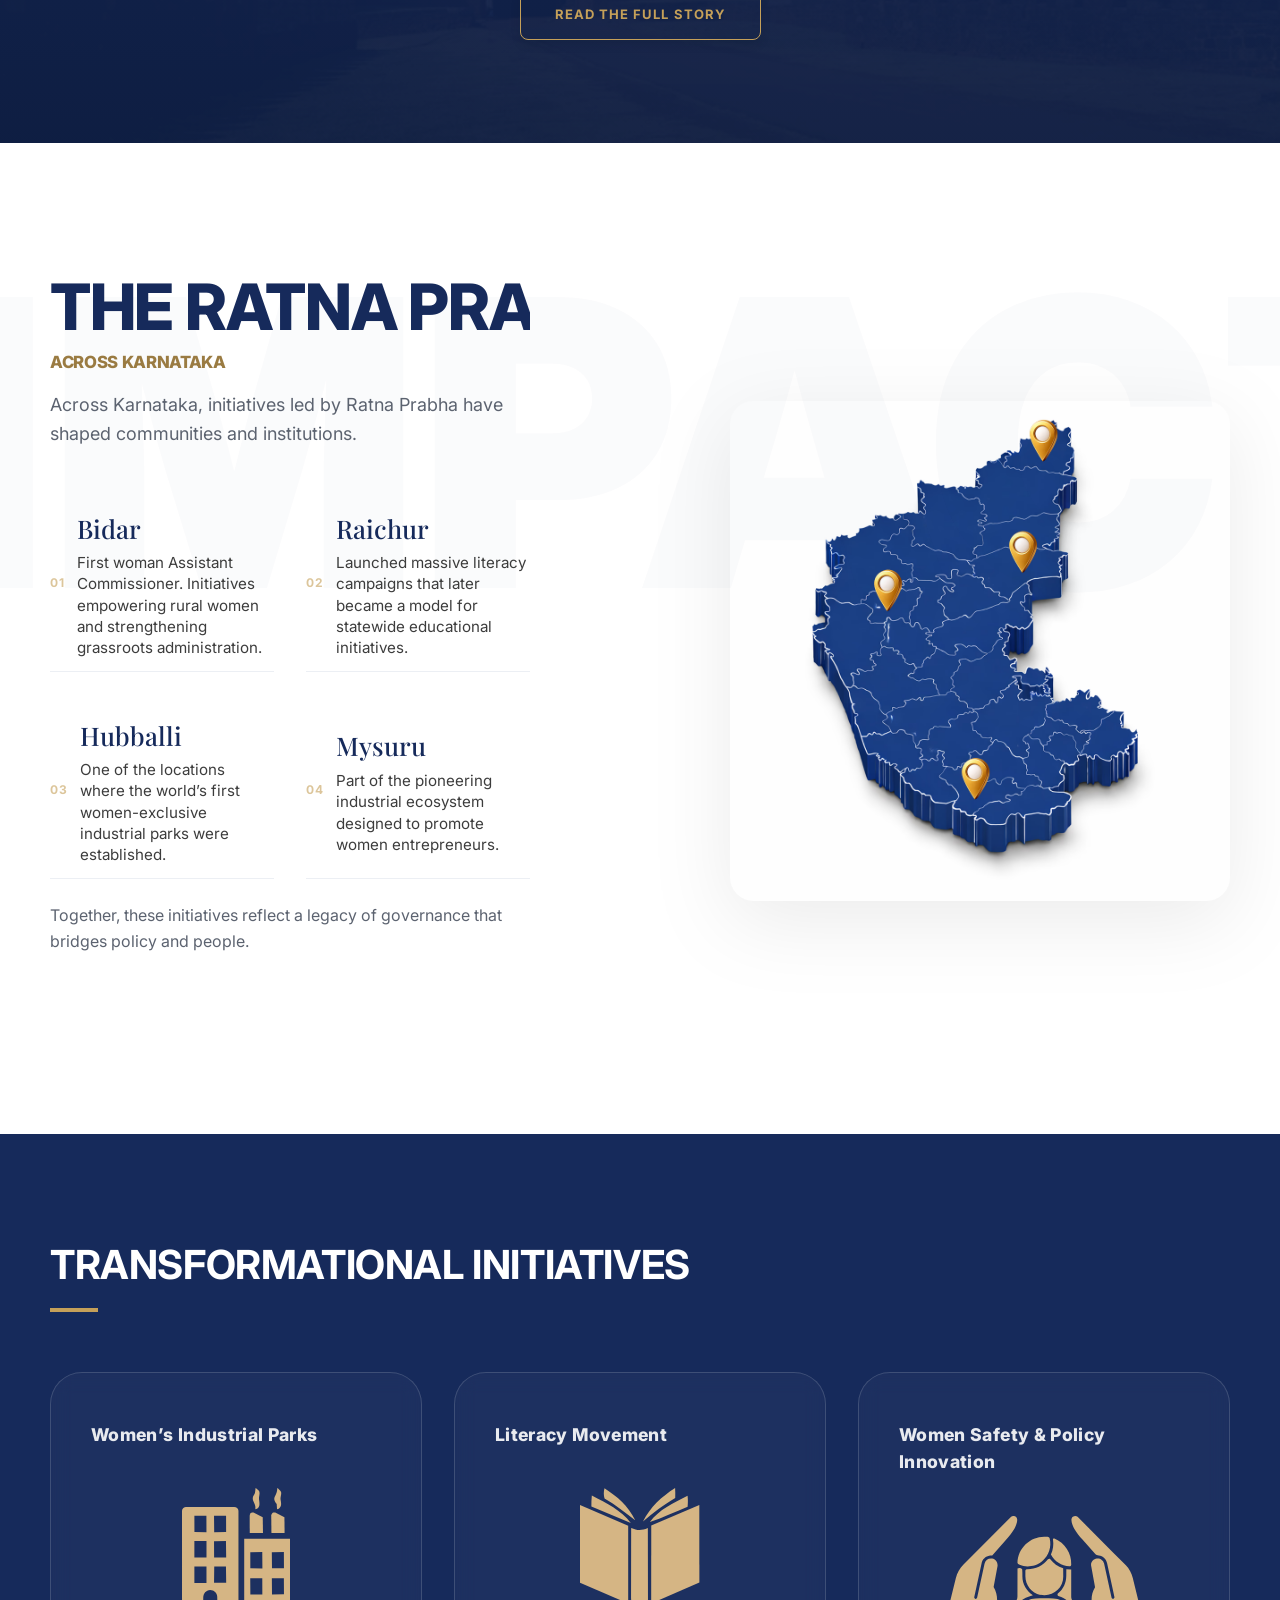
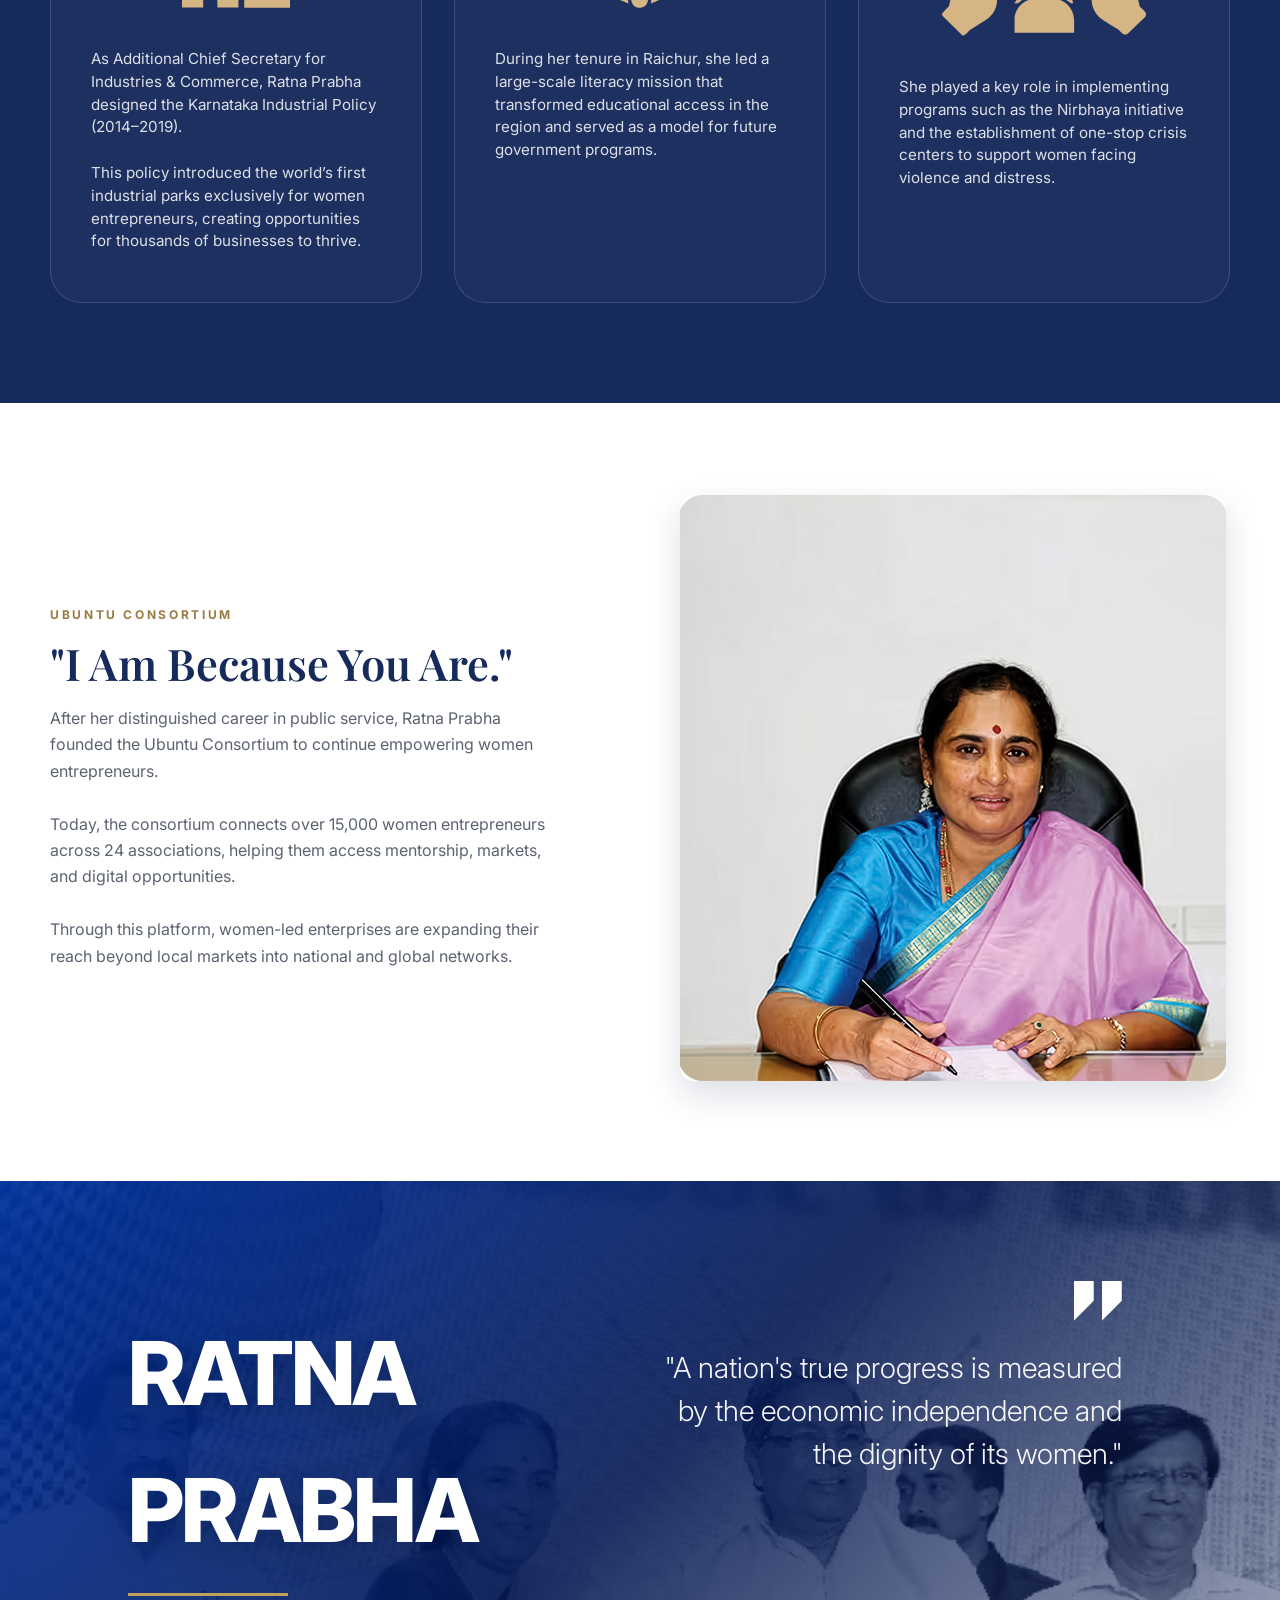
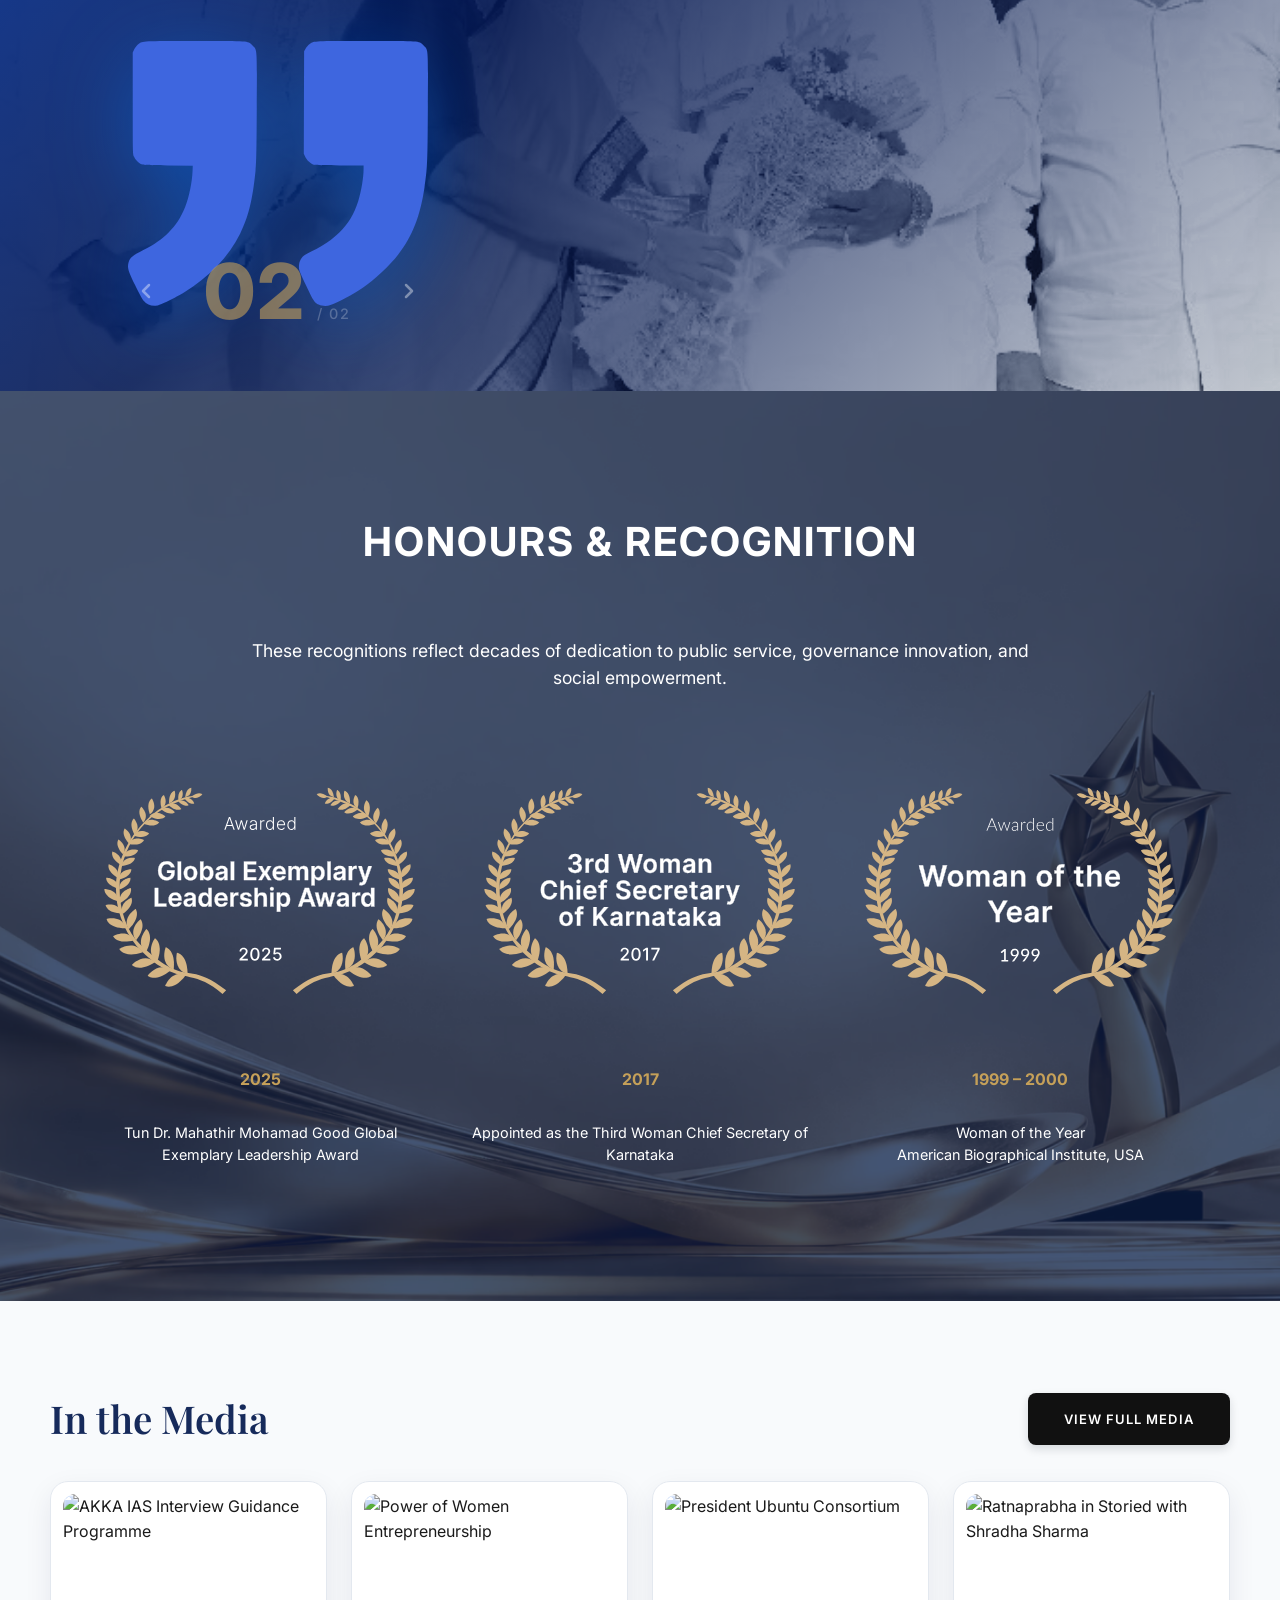
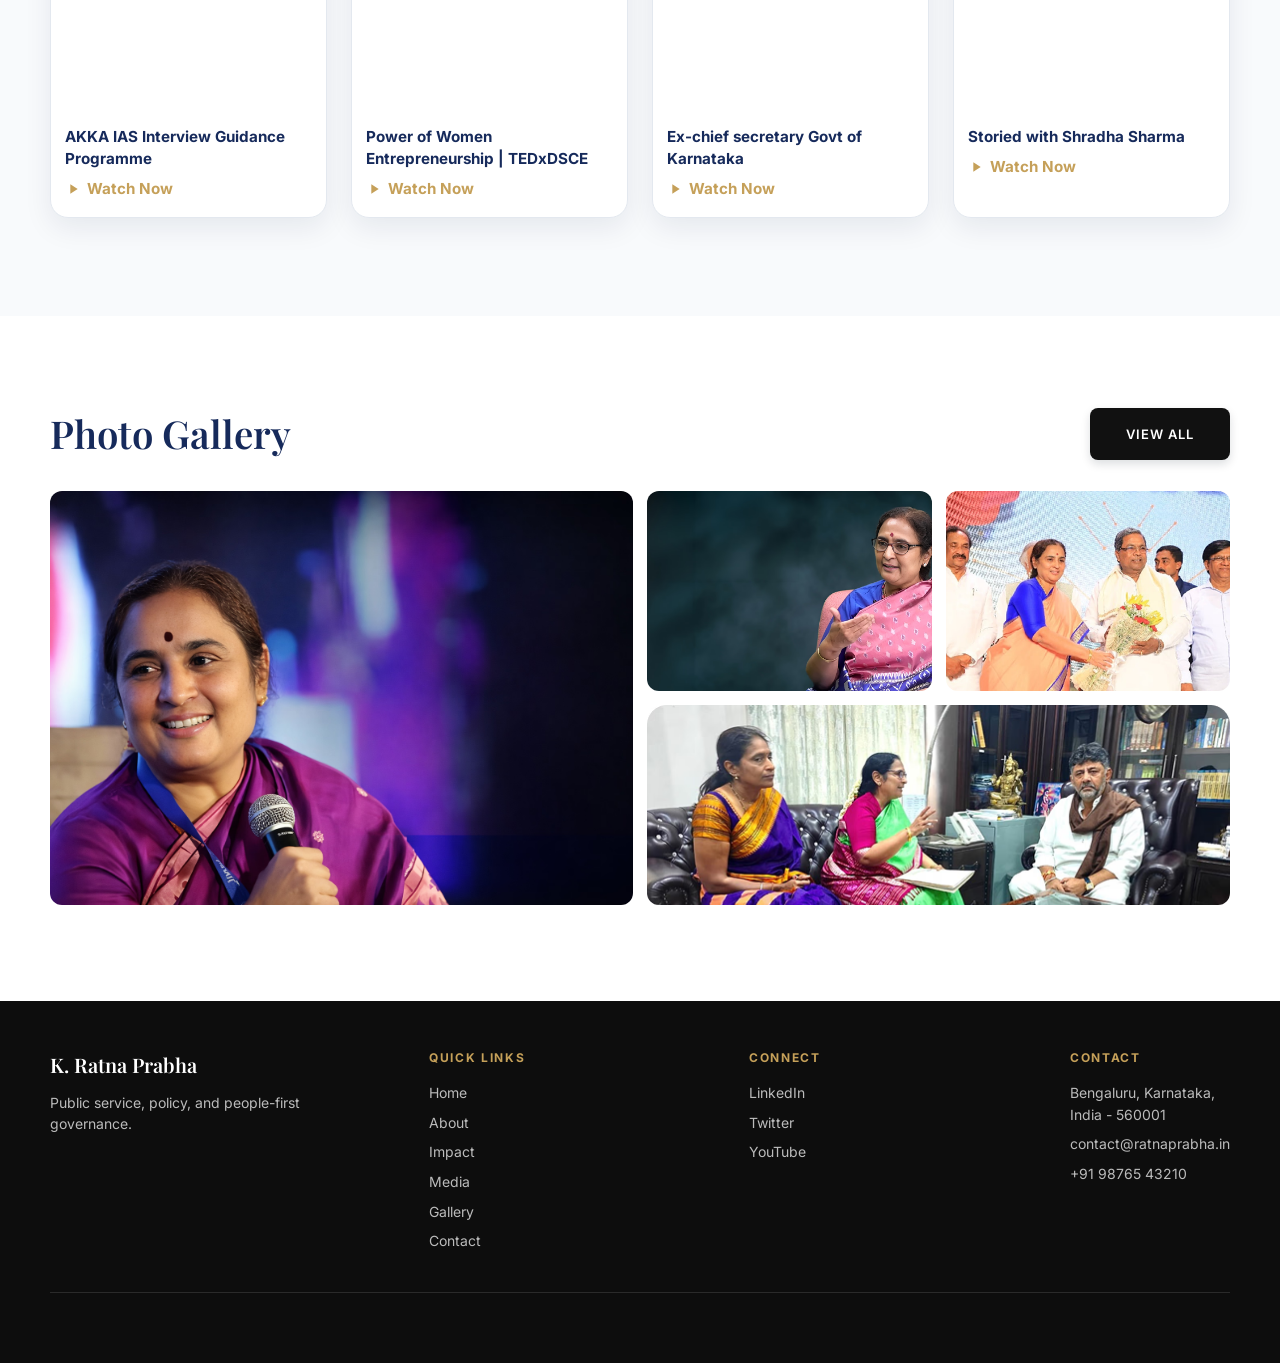
==== commit 10ea3eec: "Move effect title up and fix clipping" ====
--- a/index.html
+++ b/index.html
@@ -1050,11 +1050,11 @@
     }
 
     .effect-copy h2.effect-title {
-      margin: 0 0 20px;
+      margin: -20px 0 20px;
       font-family: var(--font-sans);
       display: flex;
       flex-direction: column;
-      line-height: 1;
+      line-height: 1.1;
       color: var(--navy-deep);
     }
 
@@ -1076,6 +1076,8 @@
       overflow: hidden;
       white-space: nowrap;
       letter-spacing: -0.02em;
+      line-height: 1.2;
+      padding: 0.1em 0;
     }
 
     /* Reveal effect for line 2 */
@@ -1266,7 +1268,7 @@
 
     .map-stage .map-img {
       width: 100%;
-      max-width: 700px;
+      max-width: 500px;
       height: auto;
       display: block;
       border-radius: 24px;
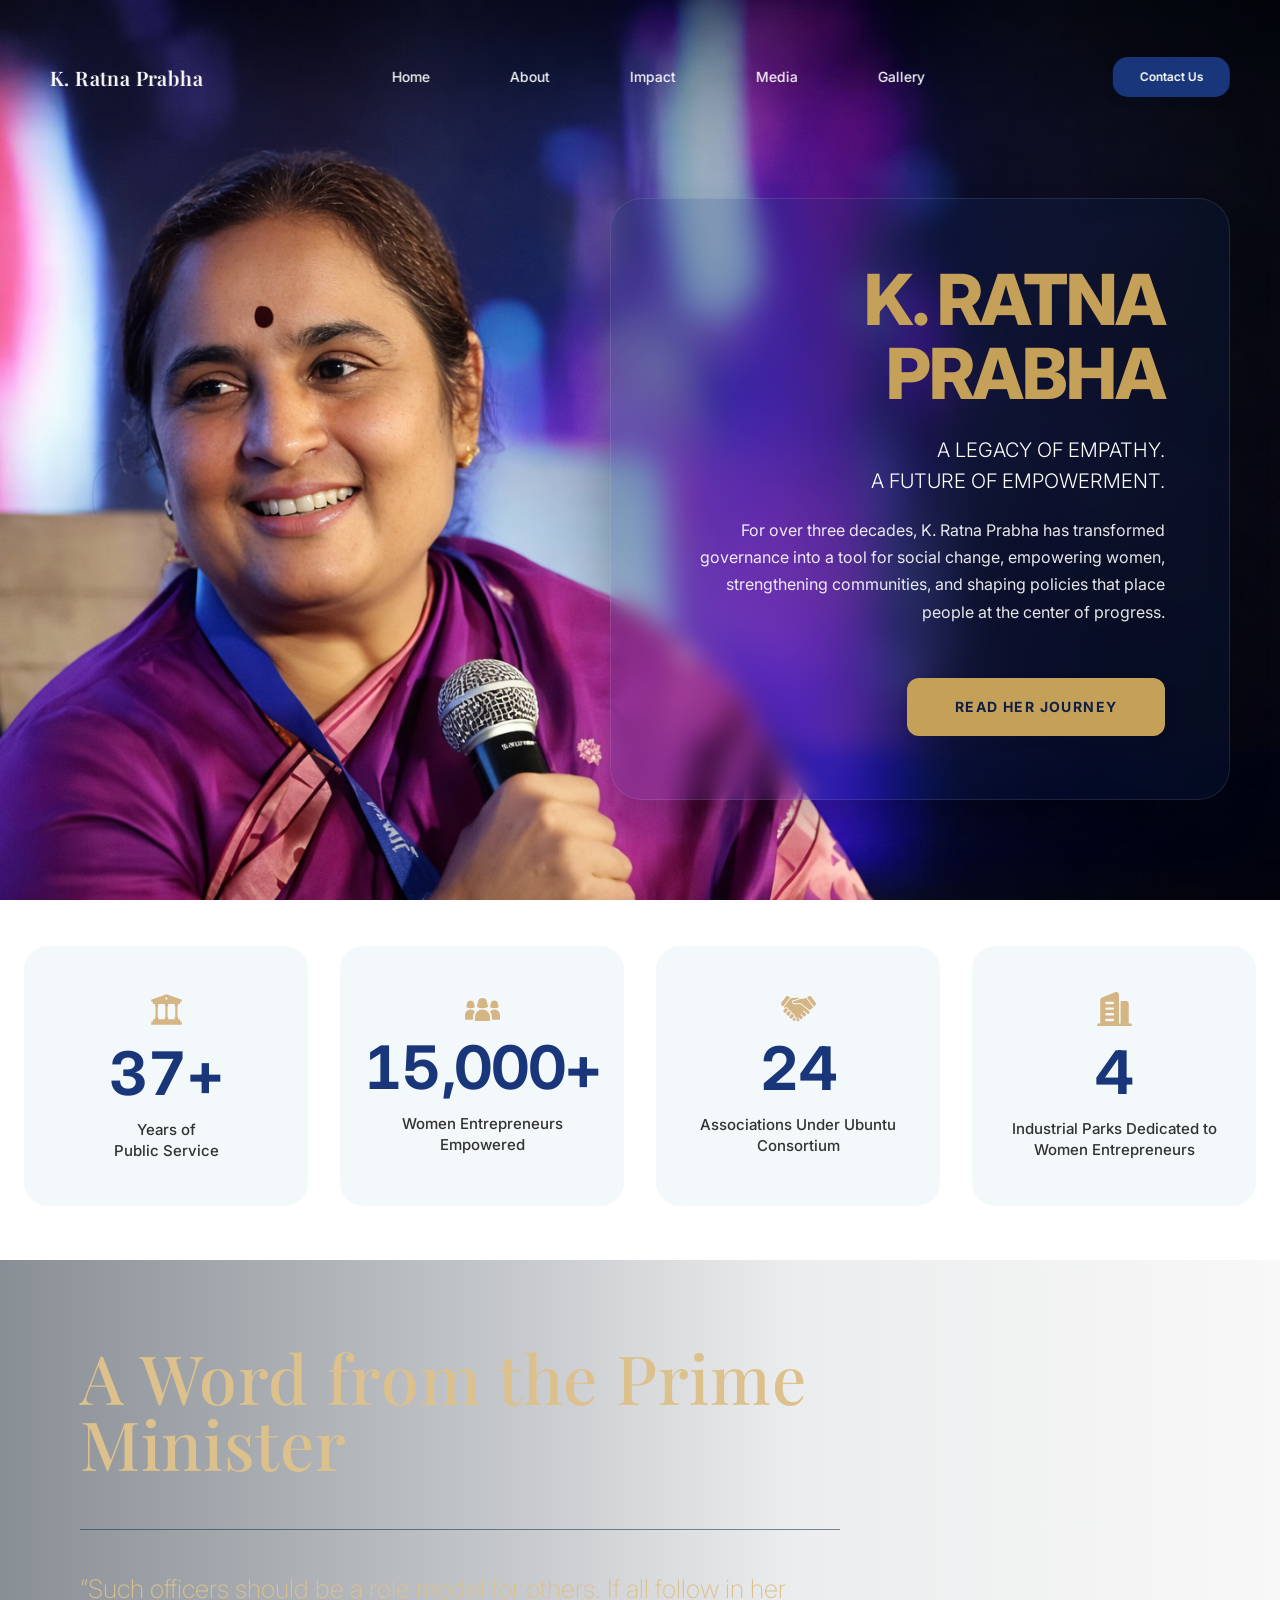
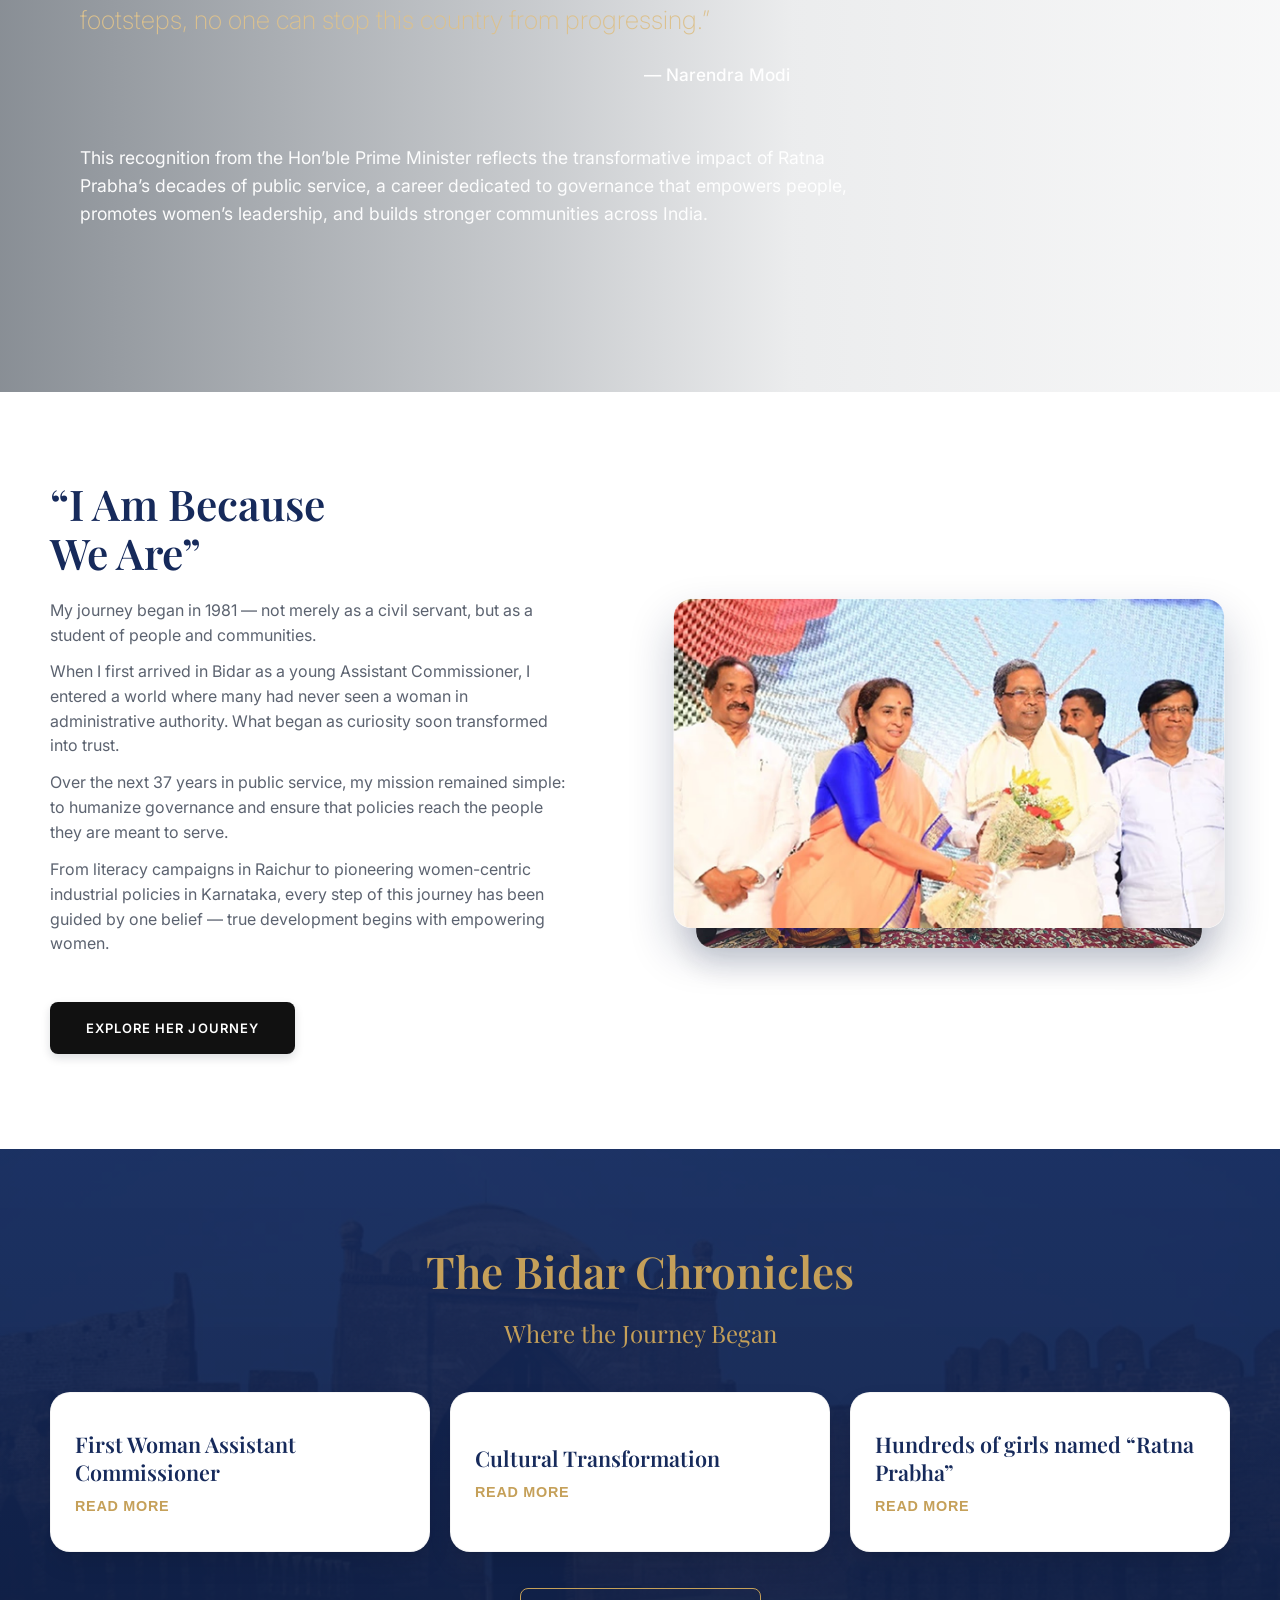
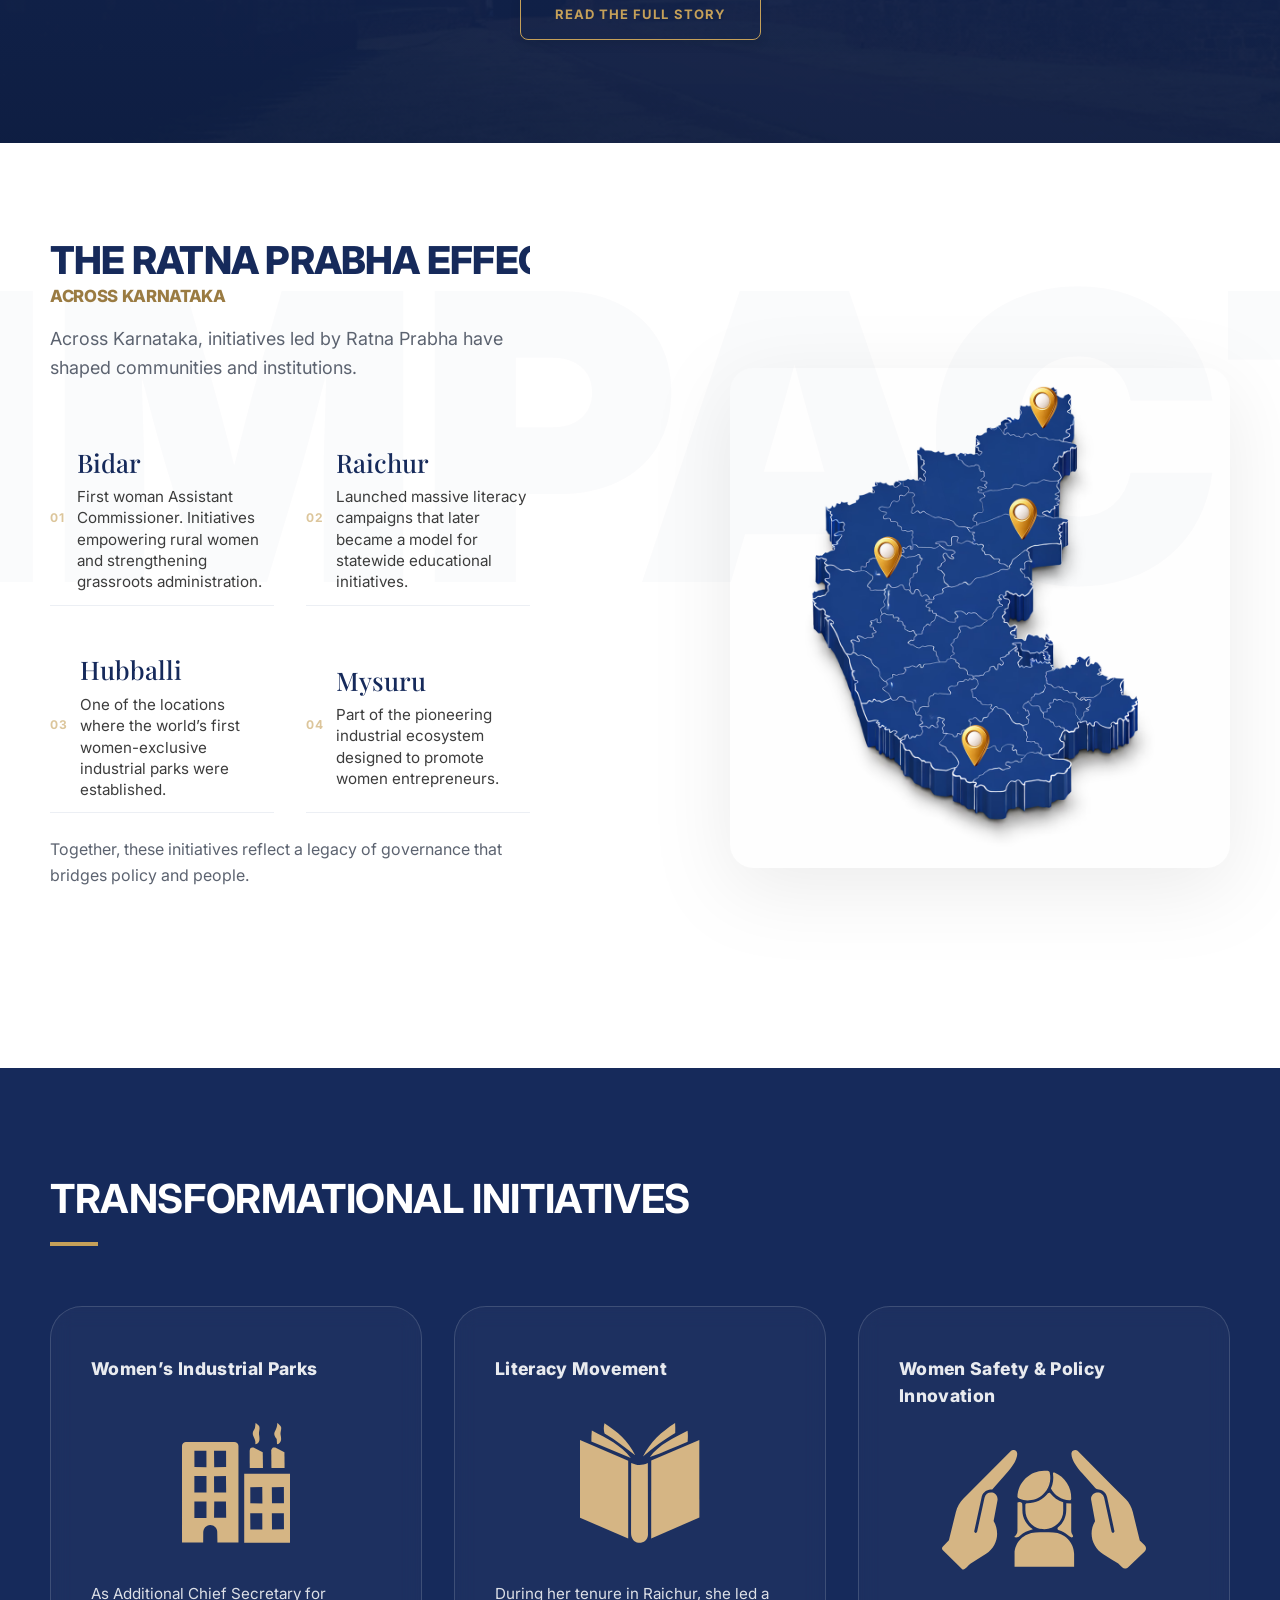
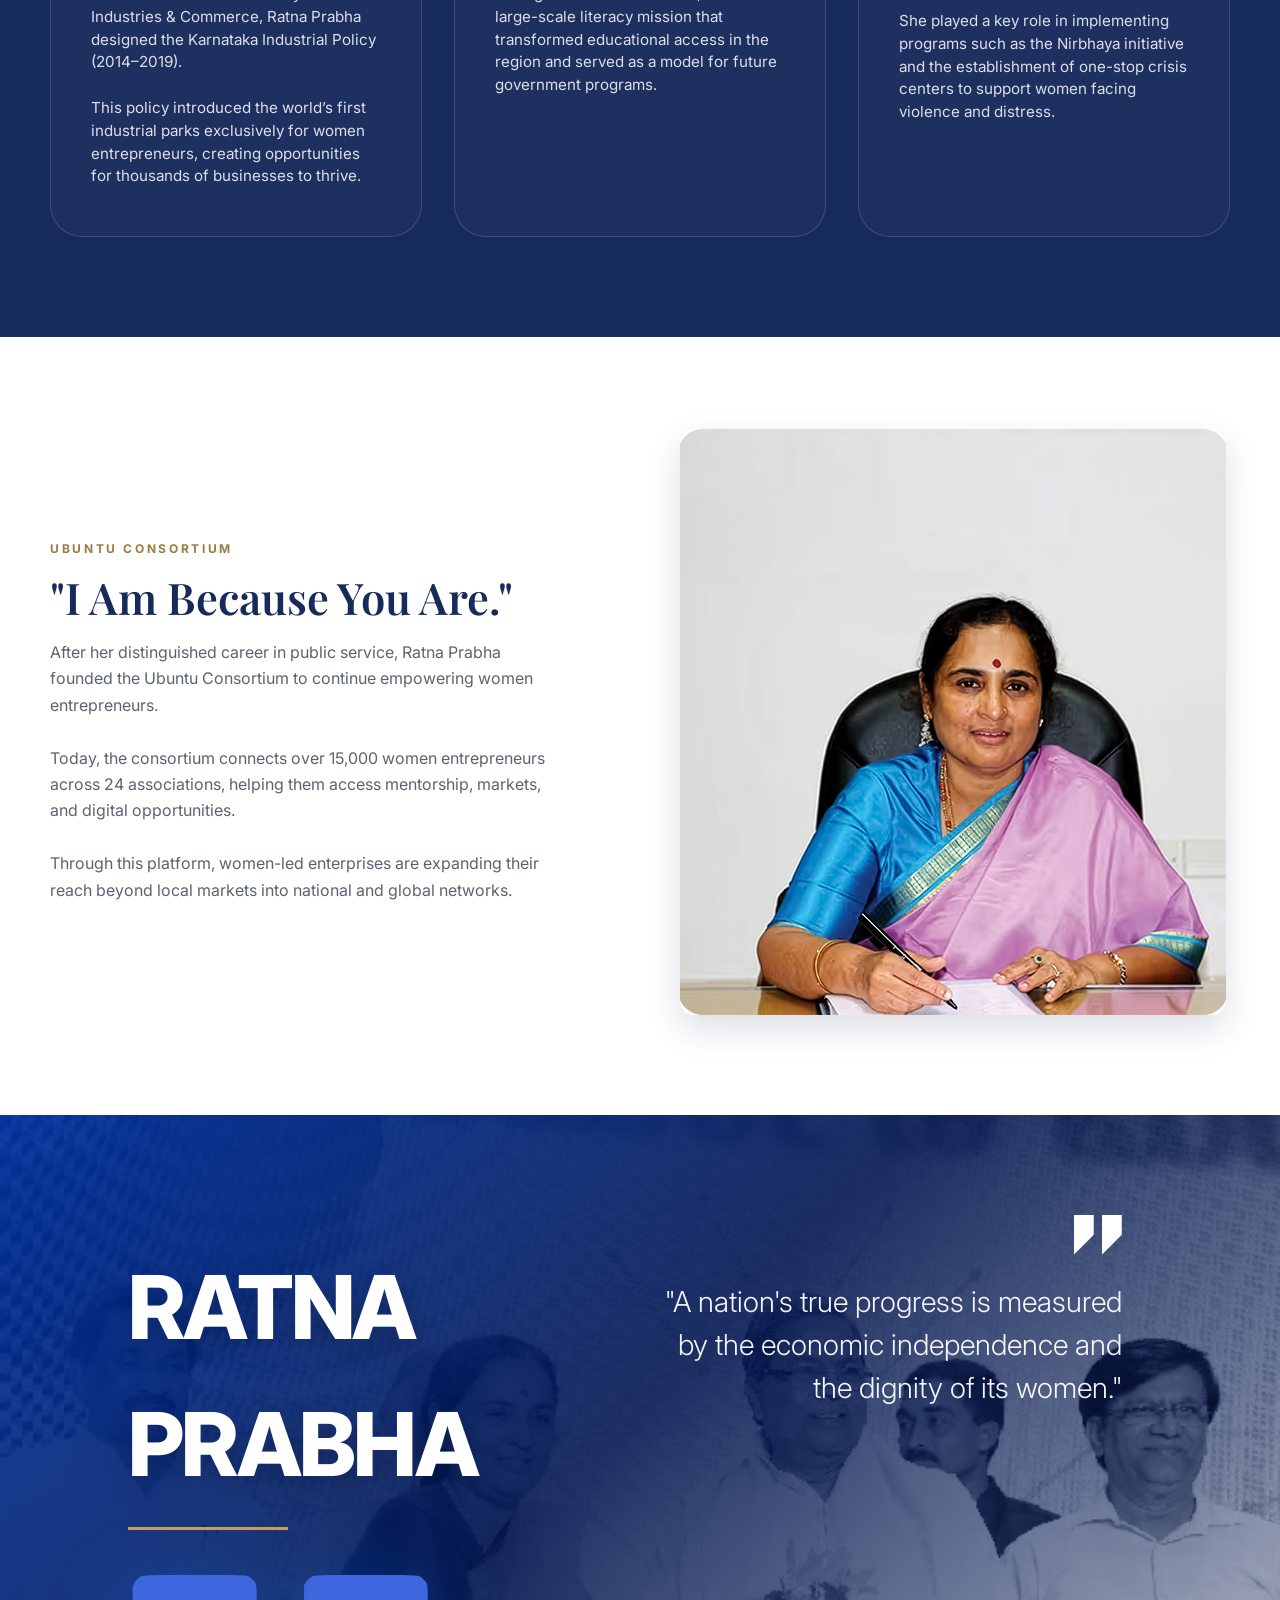
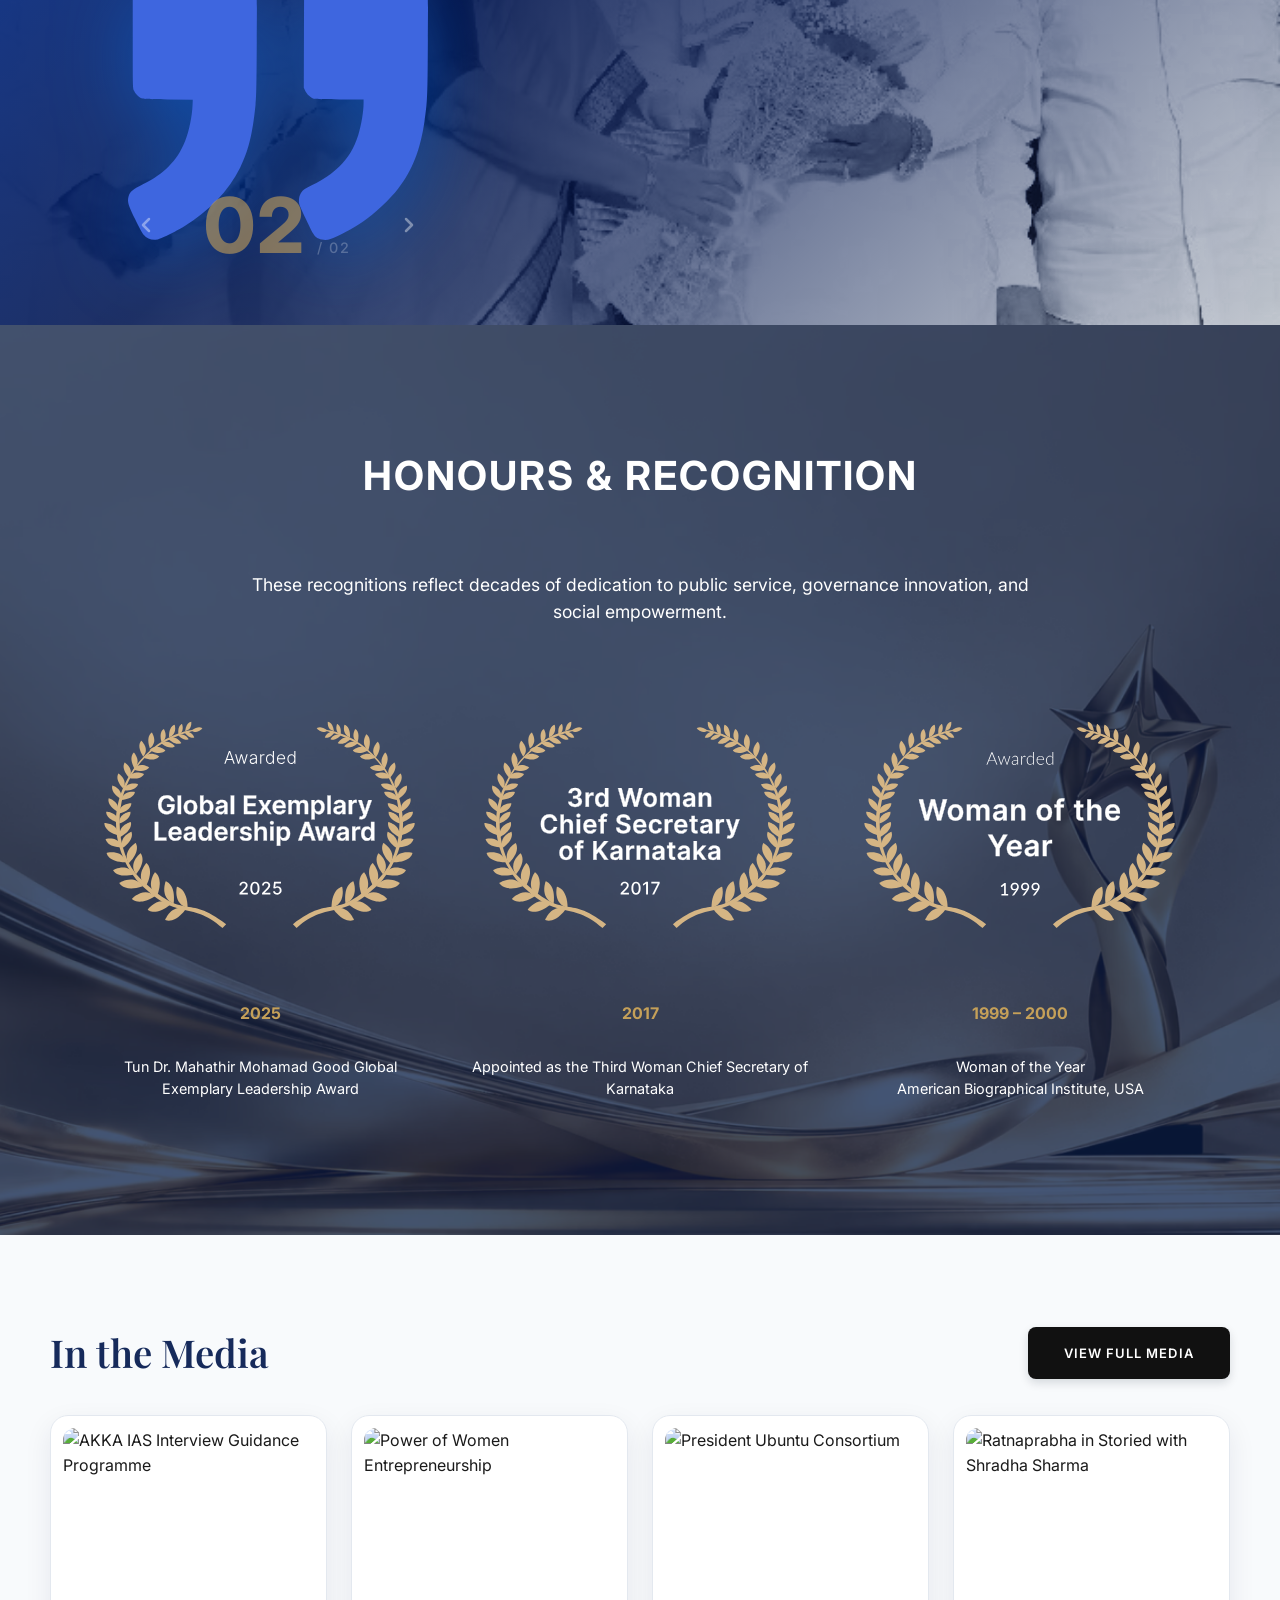
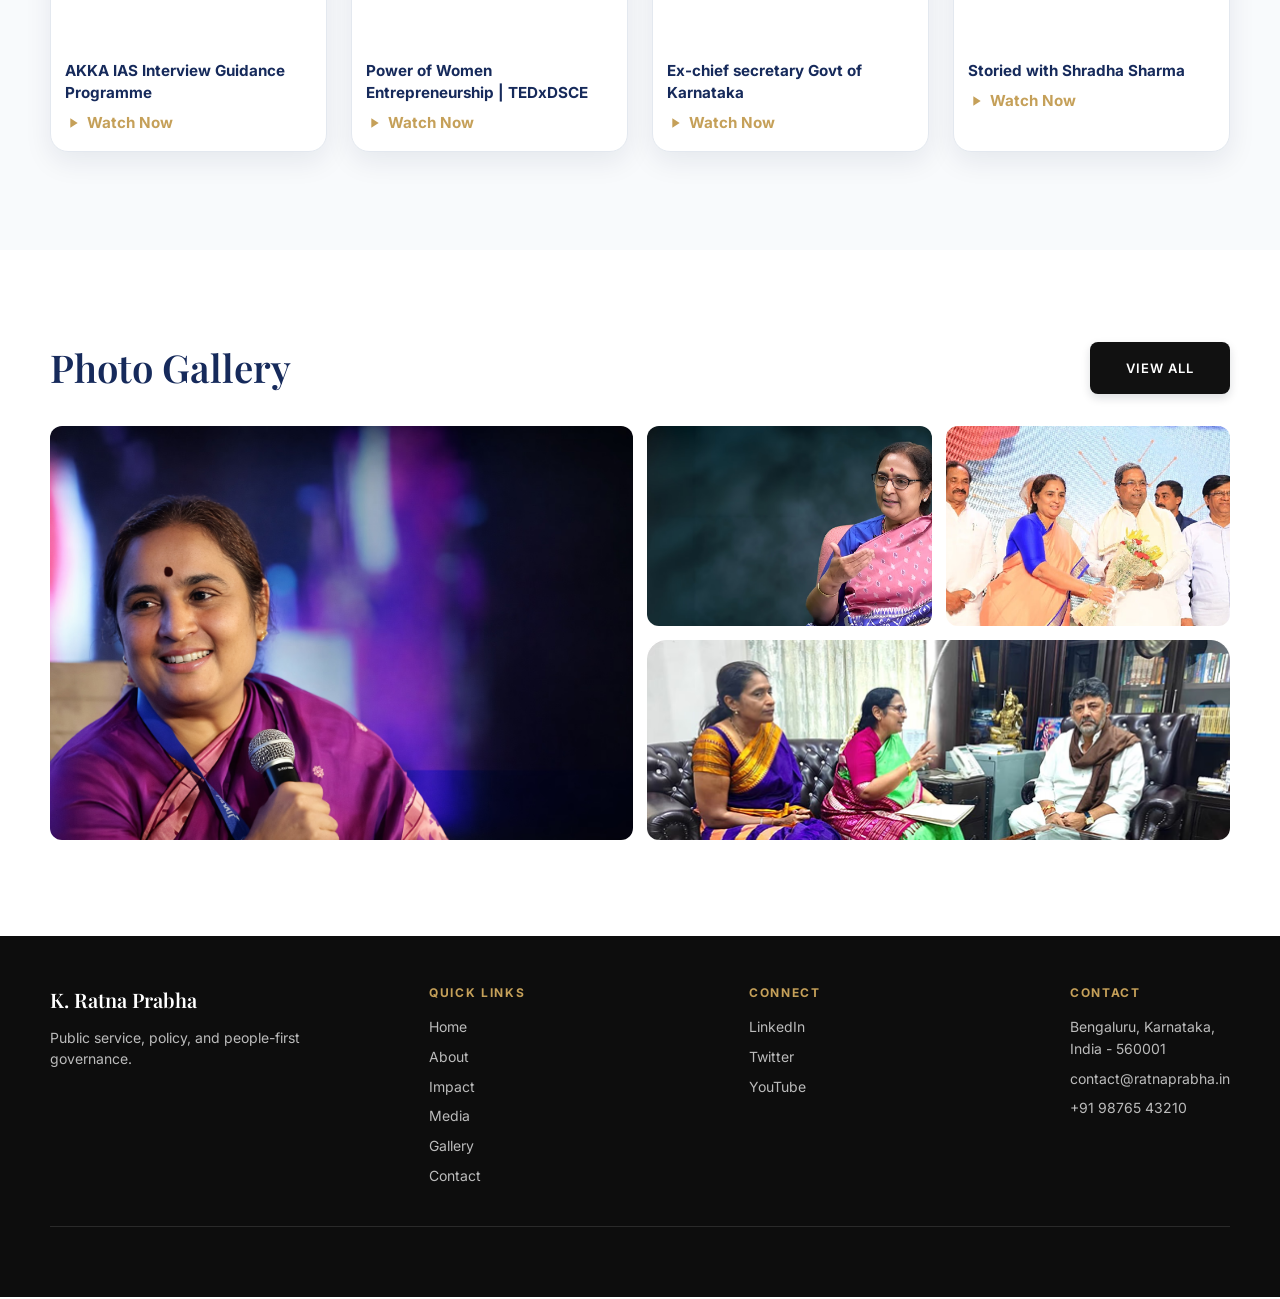
==== commit 52c569b6: "Scale effect title font size to fit container" ====
--- a/index.html
+++ b/index.html
@@ -1050,7 +1050,7 @@
     }
 
     .effect-copy h2.effect-title {
-      margin: -20px 0 20px;
+      margin: -50px 0 20px;
       font-family: var(--font-sans);
       display: flex;
       flex-direction: column;
@@ -1068,7 +1068,7 @@
 
 
     .effect-title .line-2 {
-      font-size: clamp(1.8rem, 5vw, 5.2rem);
+      font-size: clamp(1.4rem, 4vw, 2.4rem);
       font-weight: 800;
       color: var(--navy);
       transition-delay: 250ms;
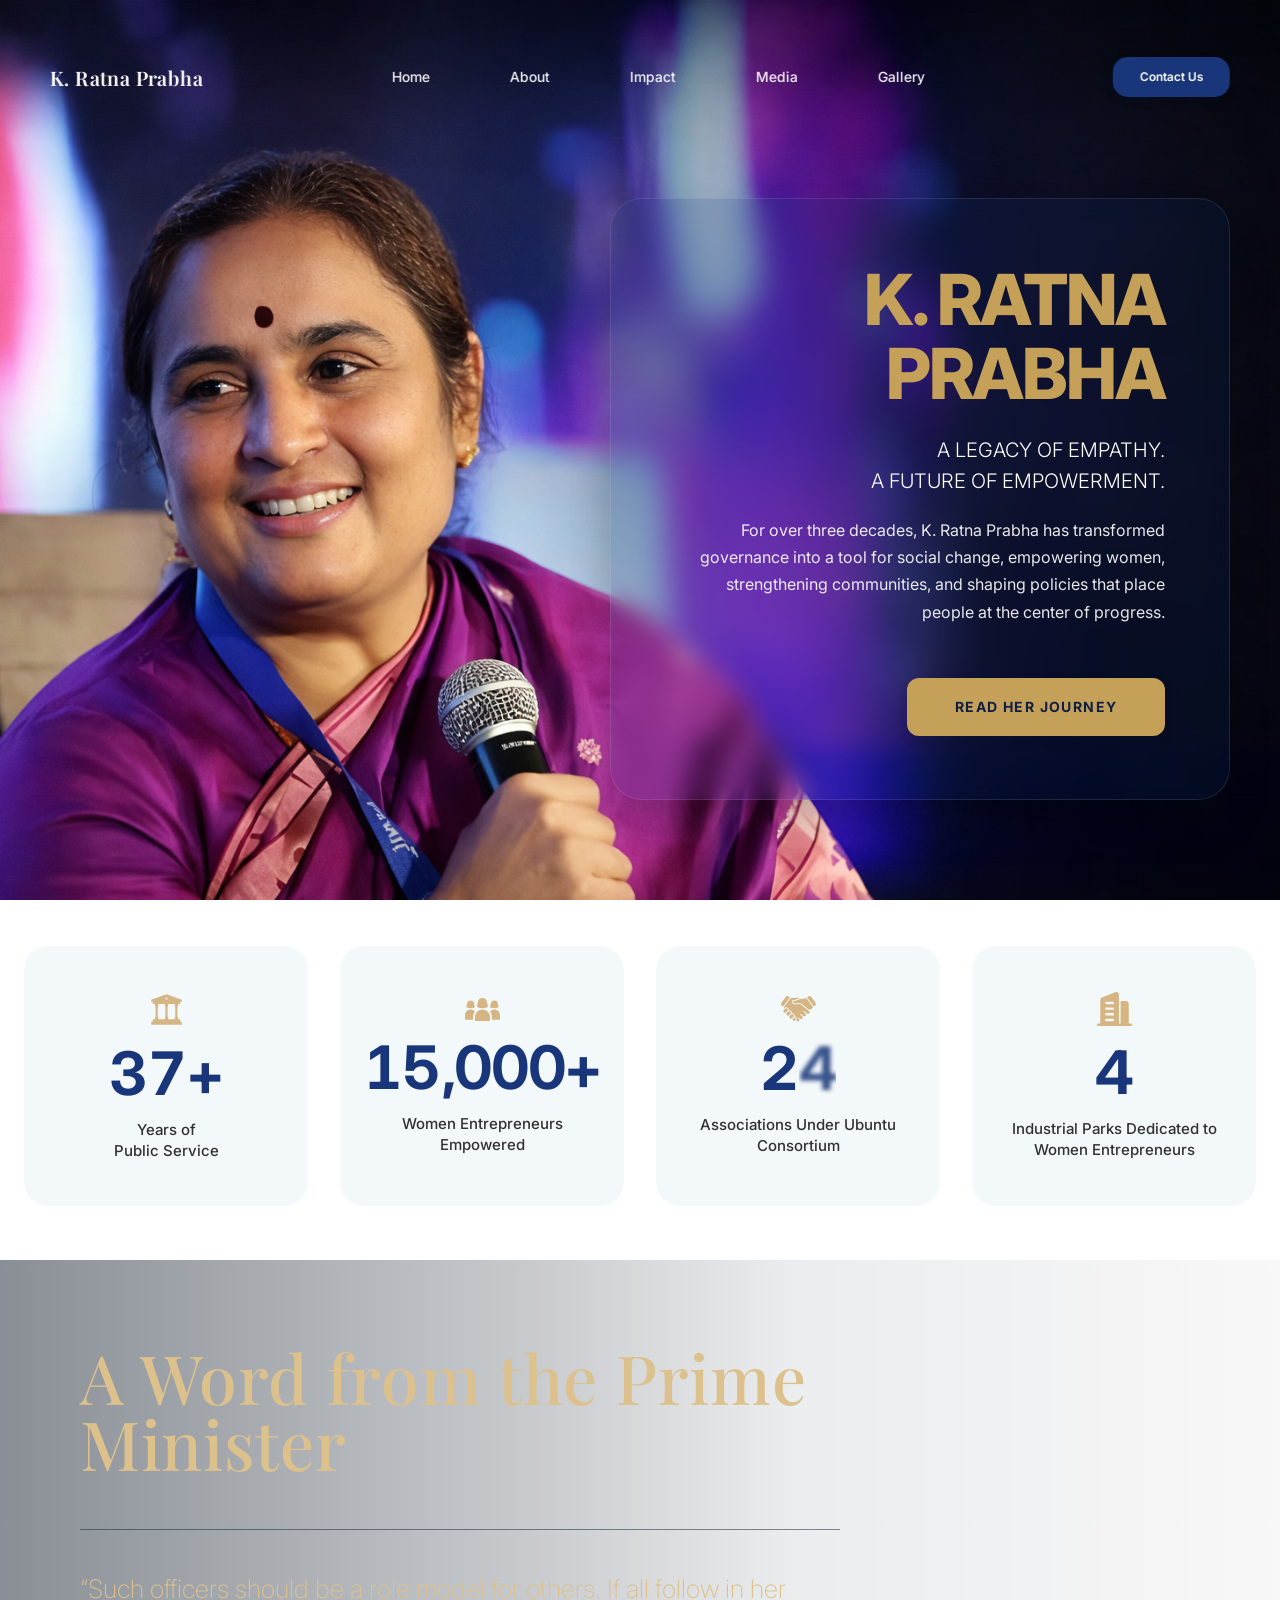
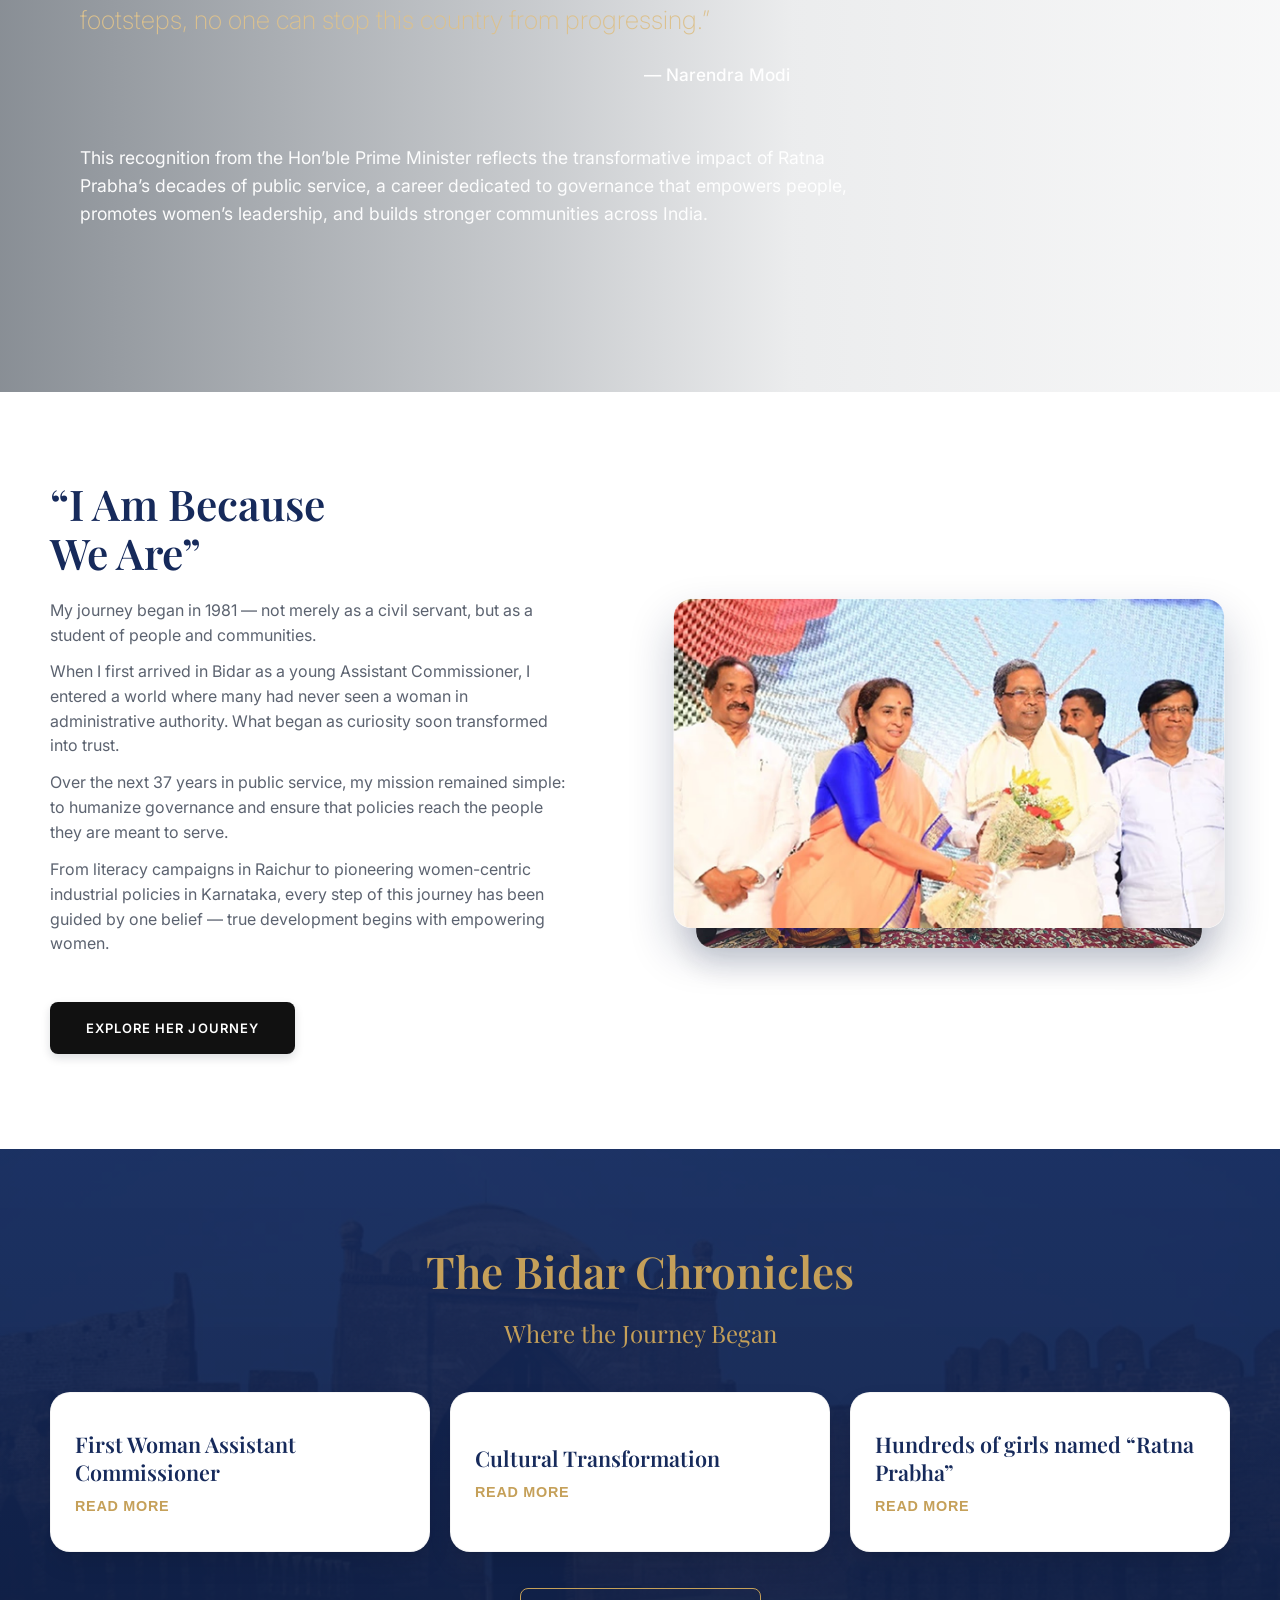
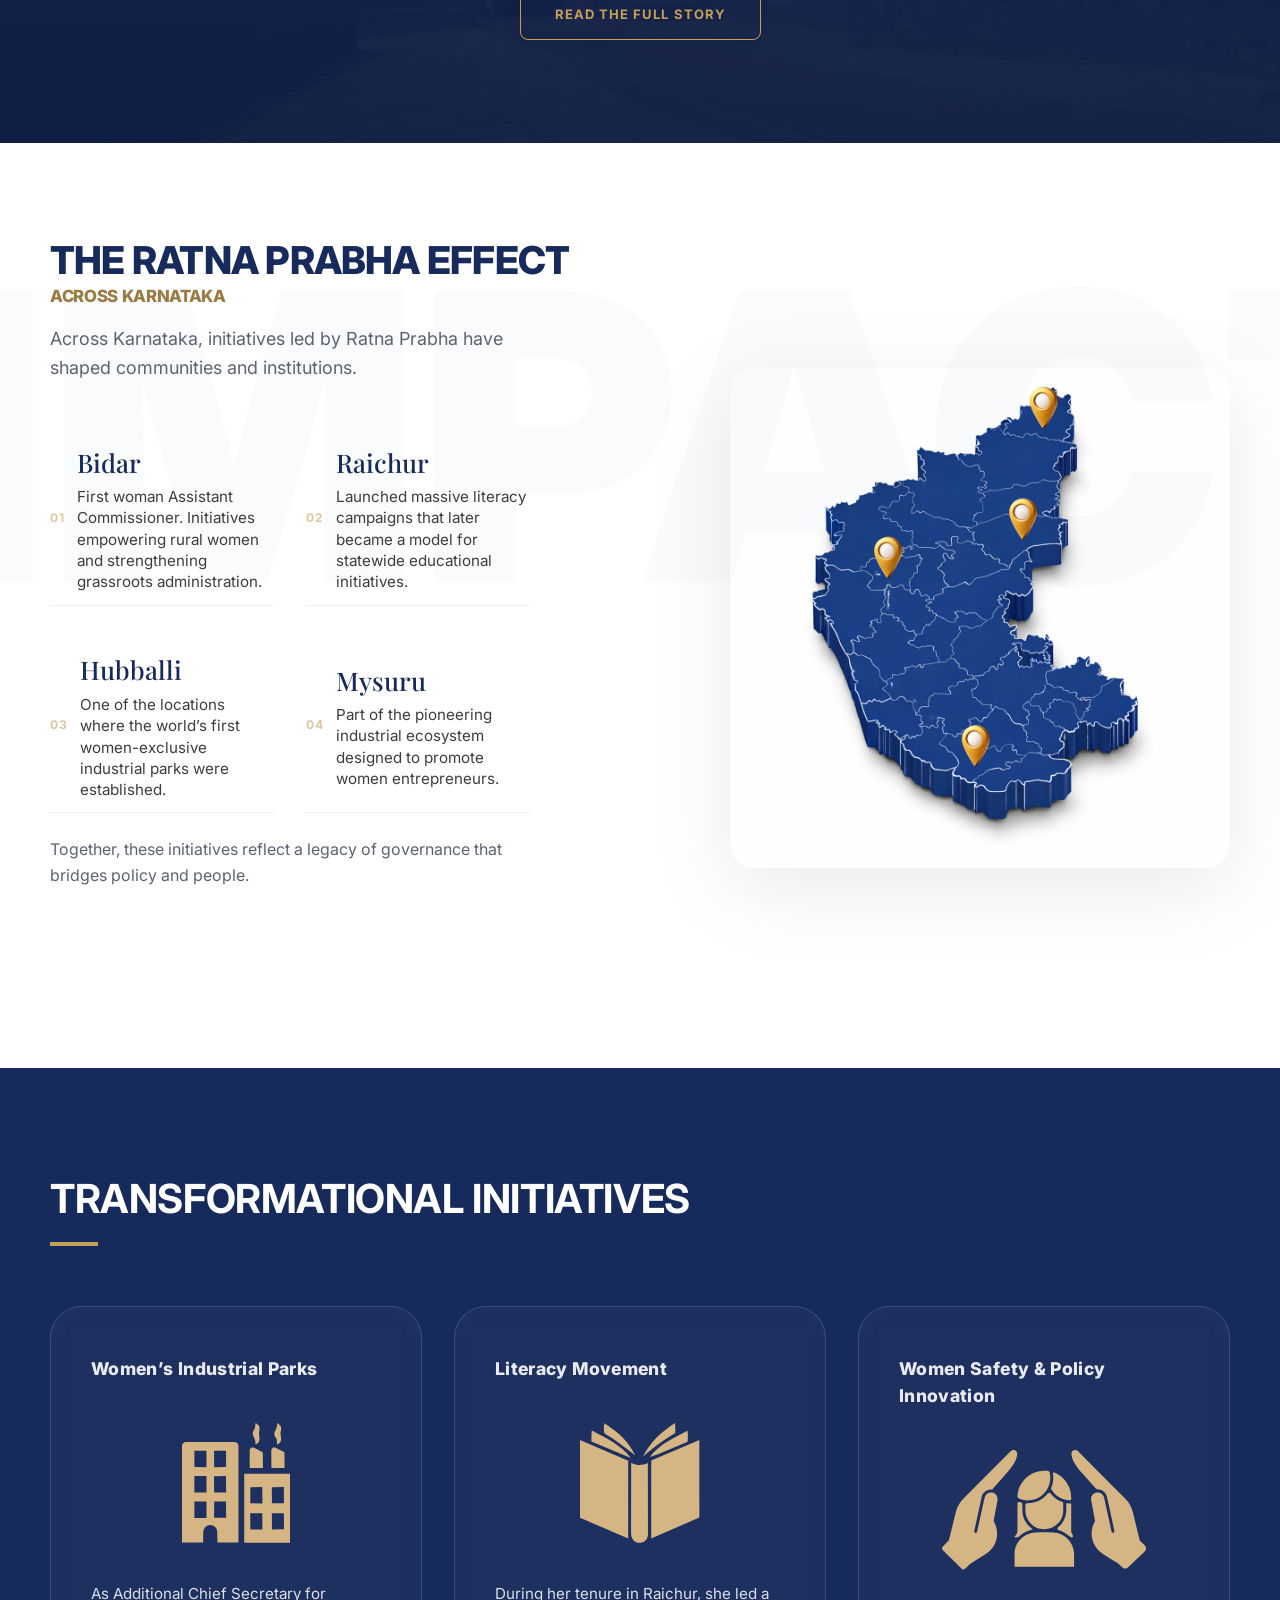
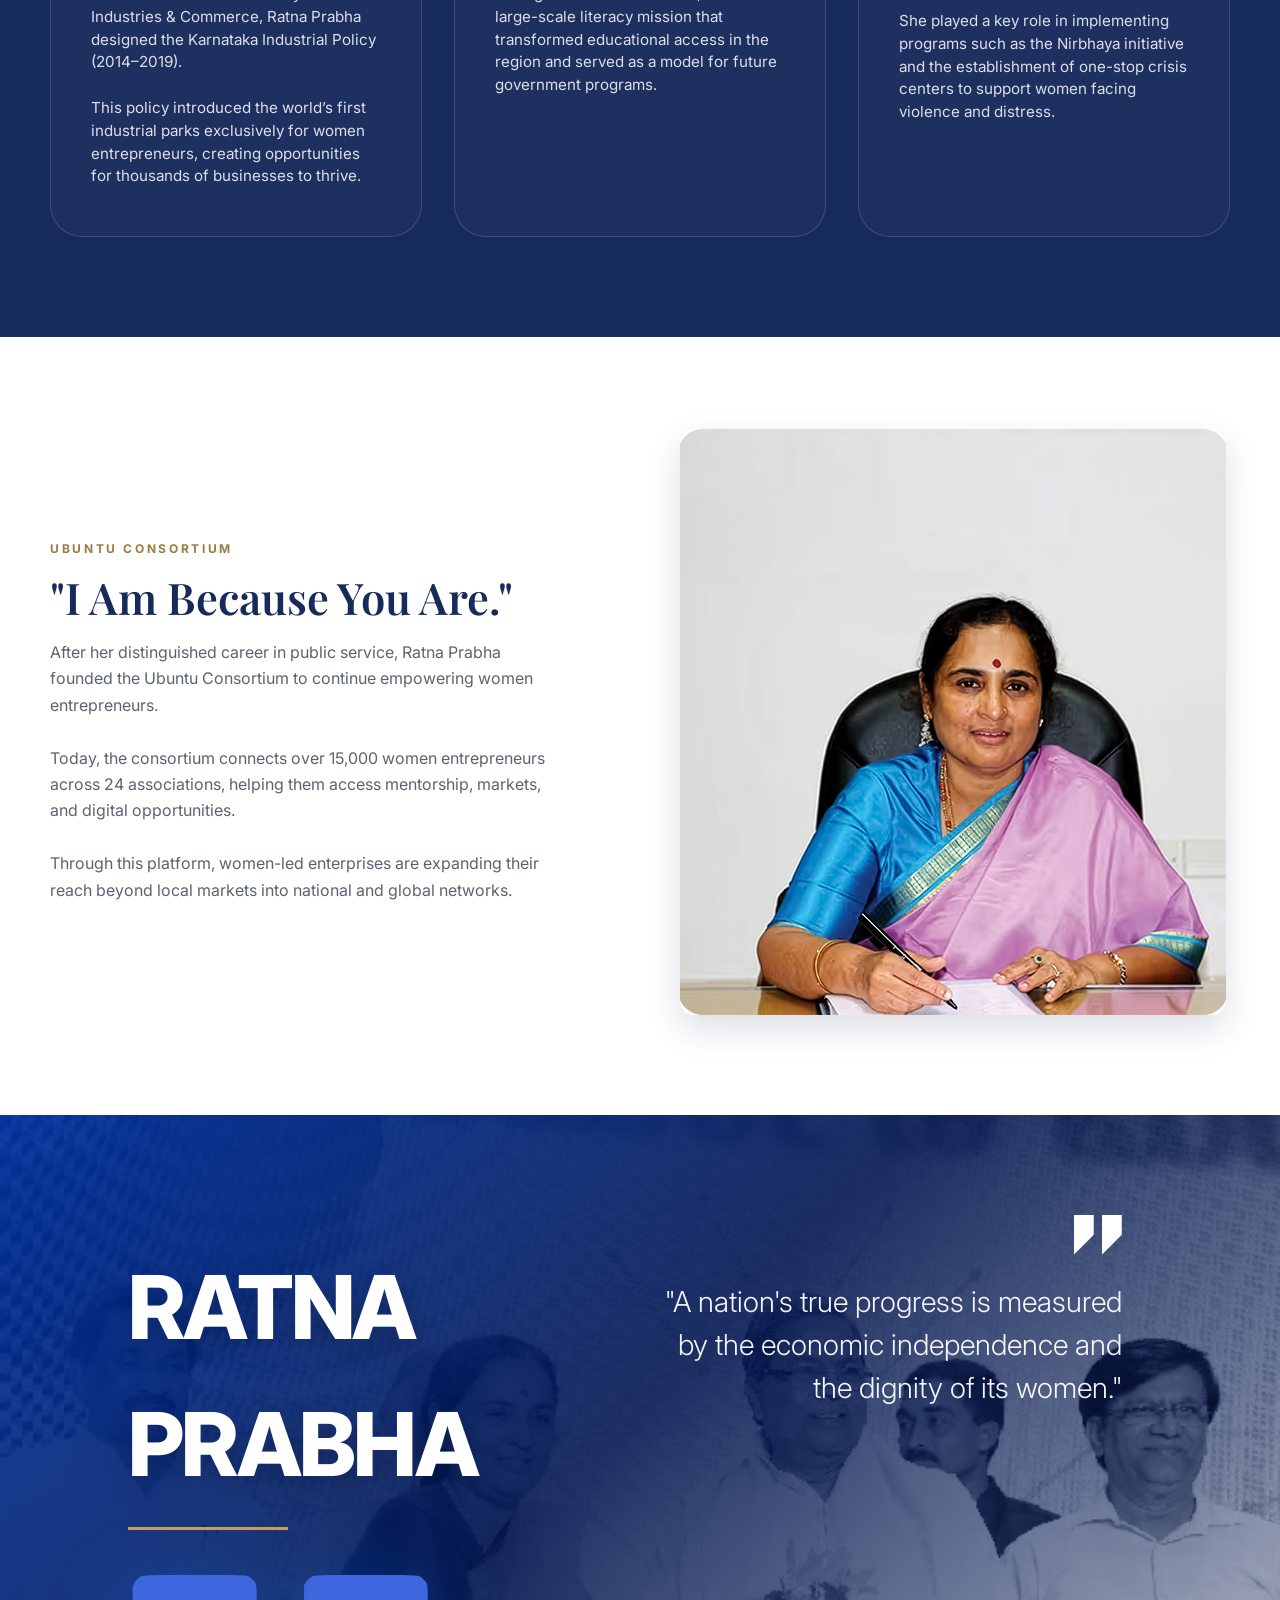
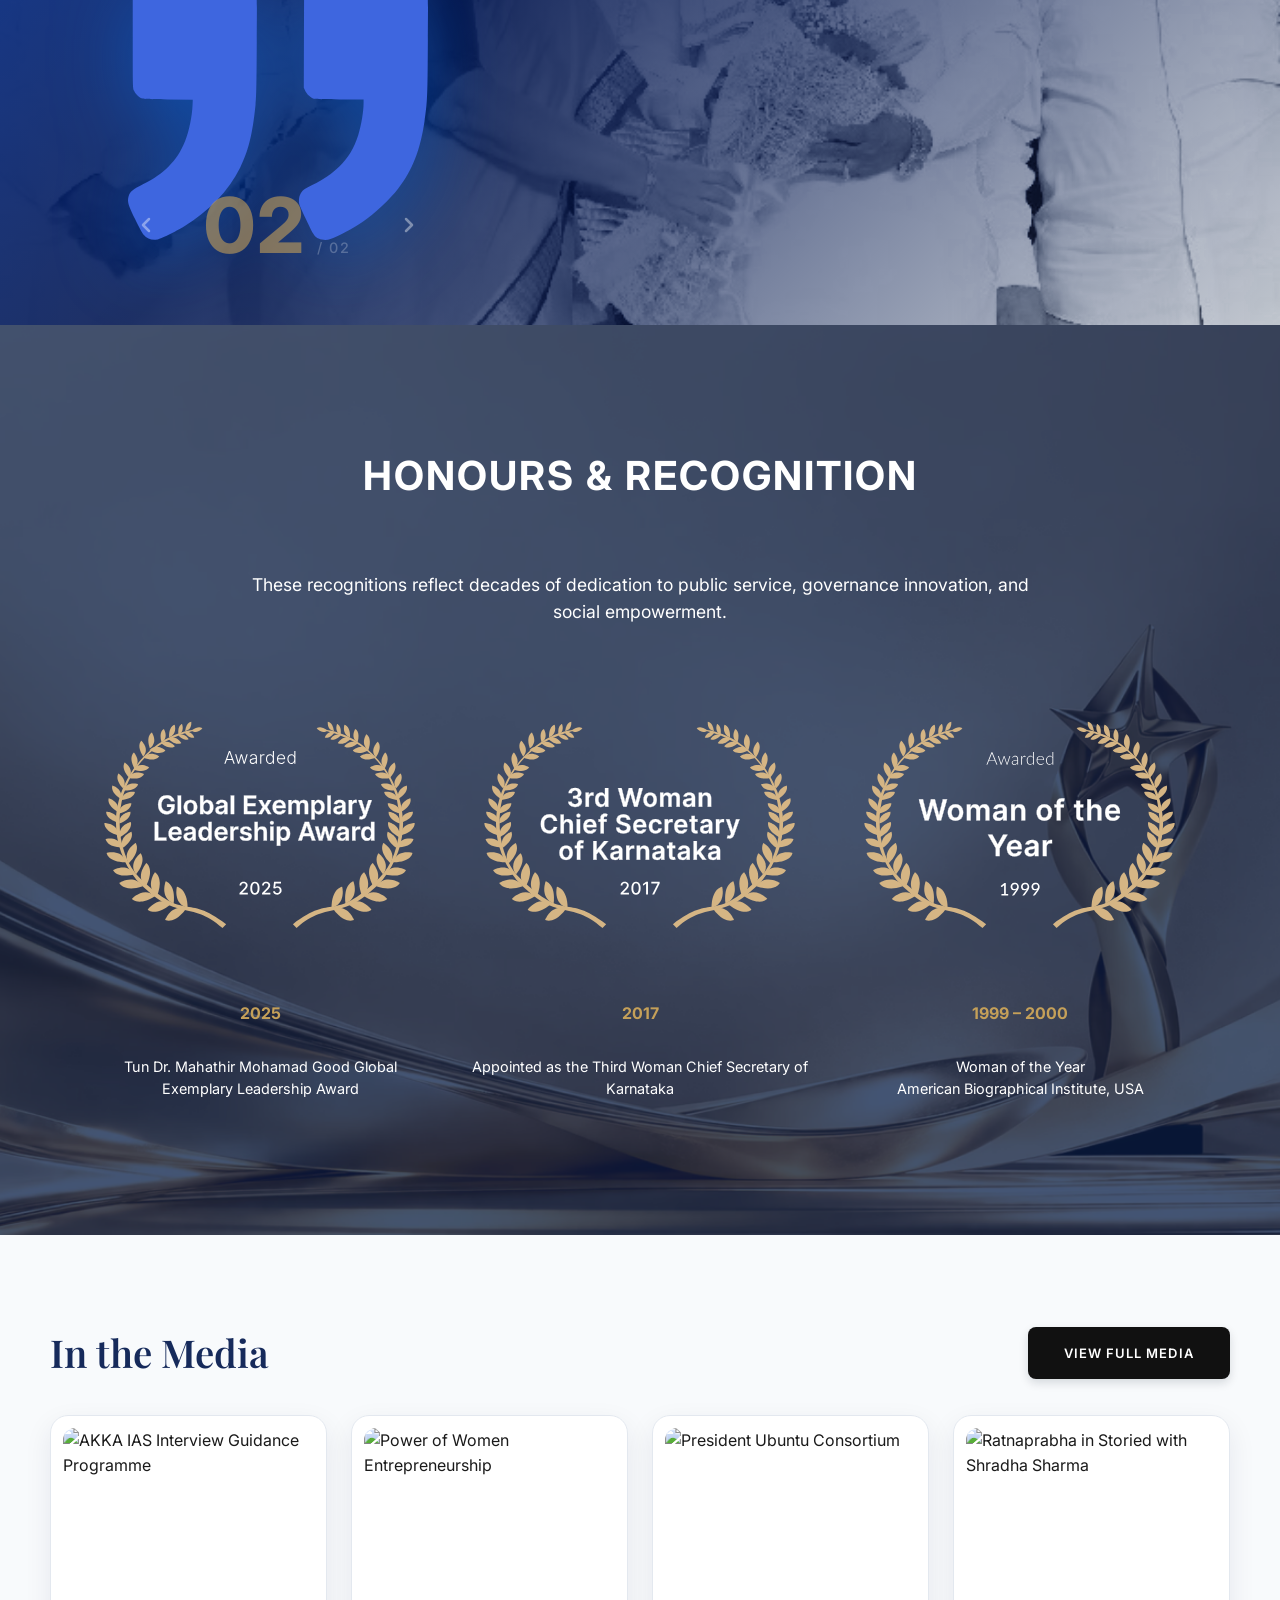
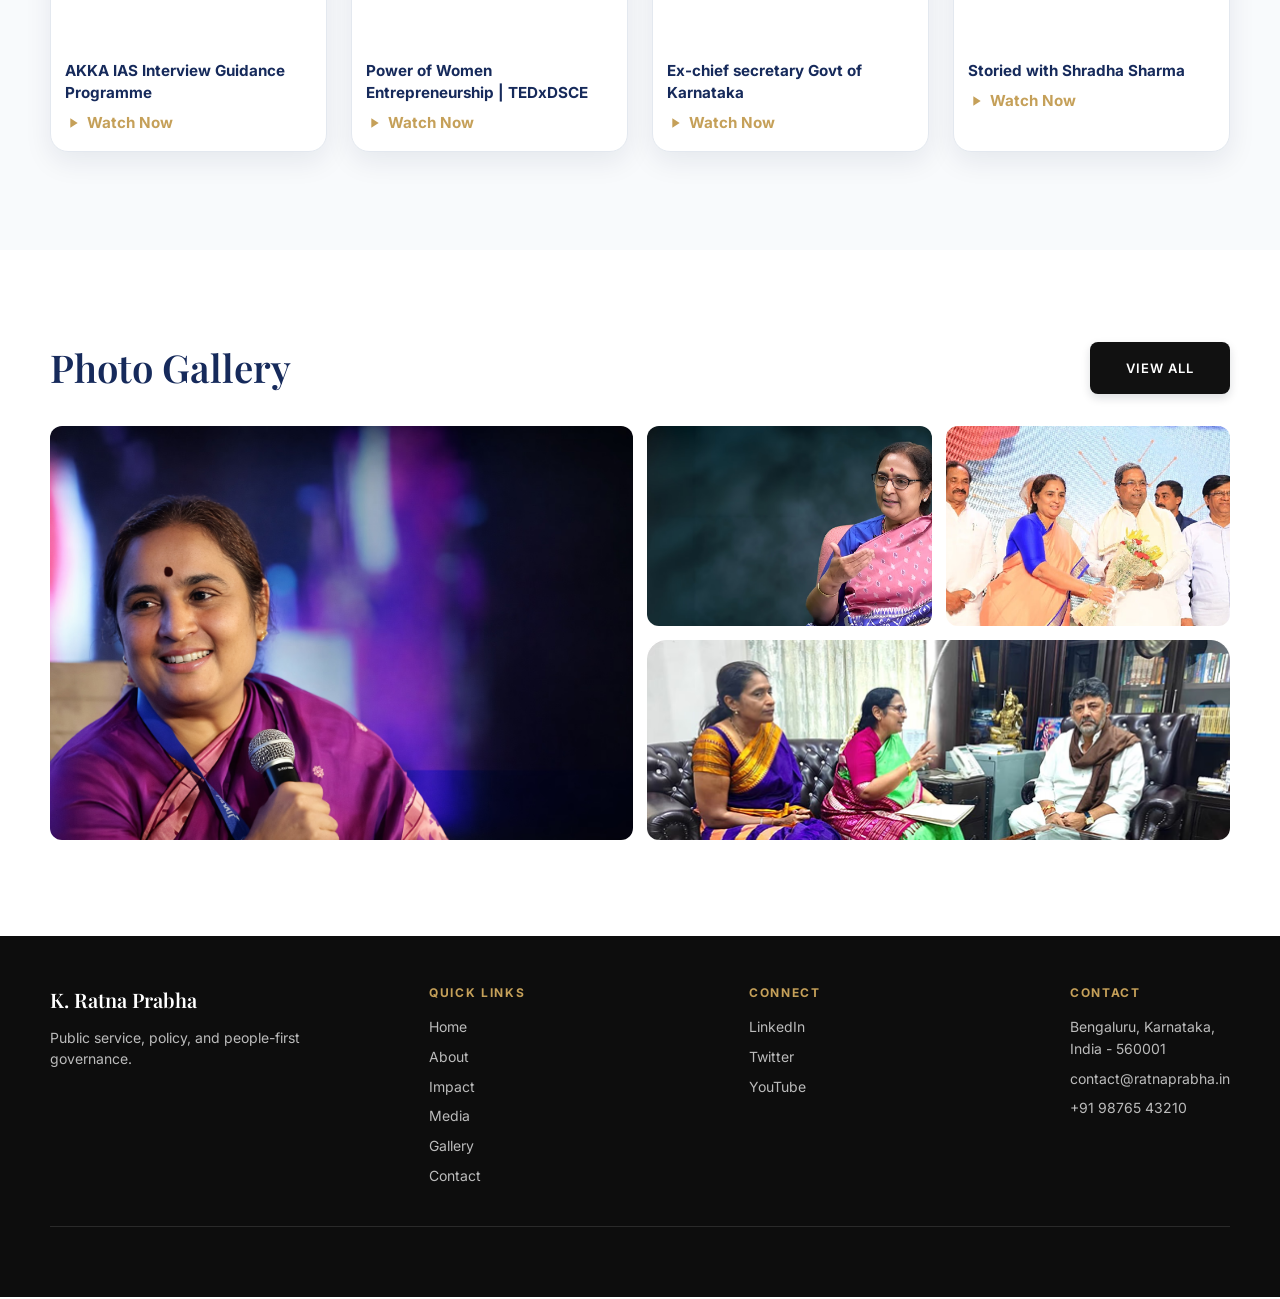
==== commit 564bbb8a: "Remove overflow: hidden and ::after reveal from effect title" ====
--- a/index.html
+++ b/index.html
@@ -1073,23 +1073,12 @@
       color: var(--navy);
       transition-delay: 250ms;
       position: relative;
-      overflow: hidden;
       white-space: nowrap;
       letter-spacing: -0.02em;
       line-height: 1.2;
       padding: 0.1em 0;
     }
 
-    /* Reveal effect for line 2 */
-    .effect-title .line-2::after {
-      content: "";
-      position: absolute;
-      inset: 0;
-      background: var(--white);
-      transform: translateX(-100%);
-      transition: transform 1s cubic-bezier(0.77, 0, 0.175, 1);
-      transition-delay: 250ms;
-    }
 
     .effect-title .line-3 {
       font-size: clamp(2.5rem, 5vw, 4.8rem);
@@ -1106,9 +1095,6 @@
       transform: translateY(0);
     }
 
-    #effect.is-visible .line-2::after {
-      transform: translateX(101%);
-    }
 
     .effect-intro {
       margin: 0 0 40px;
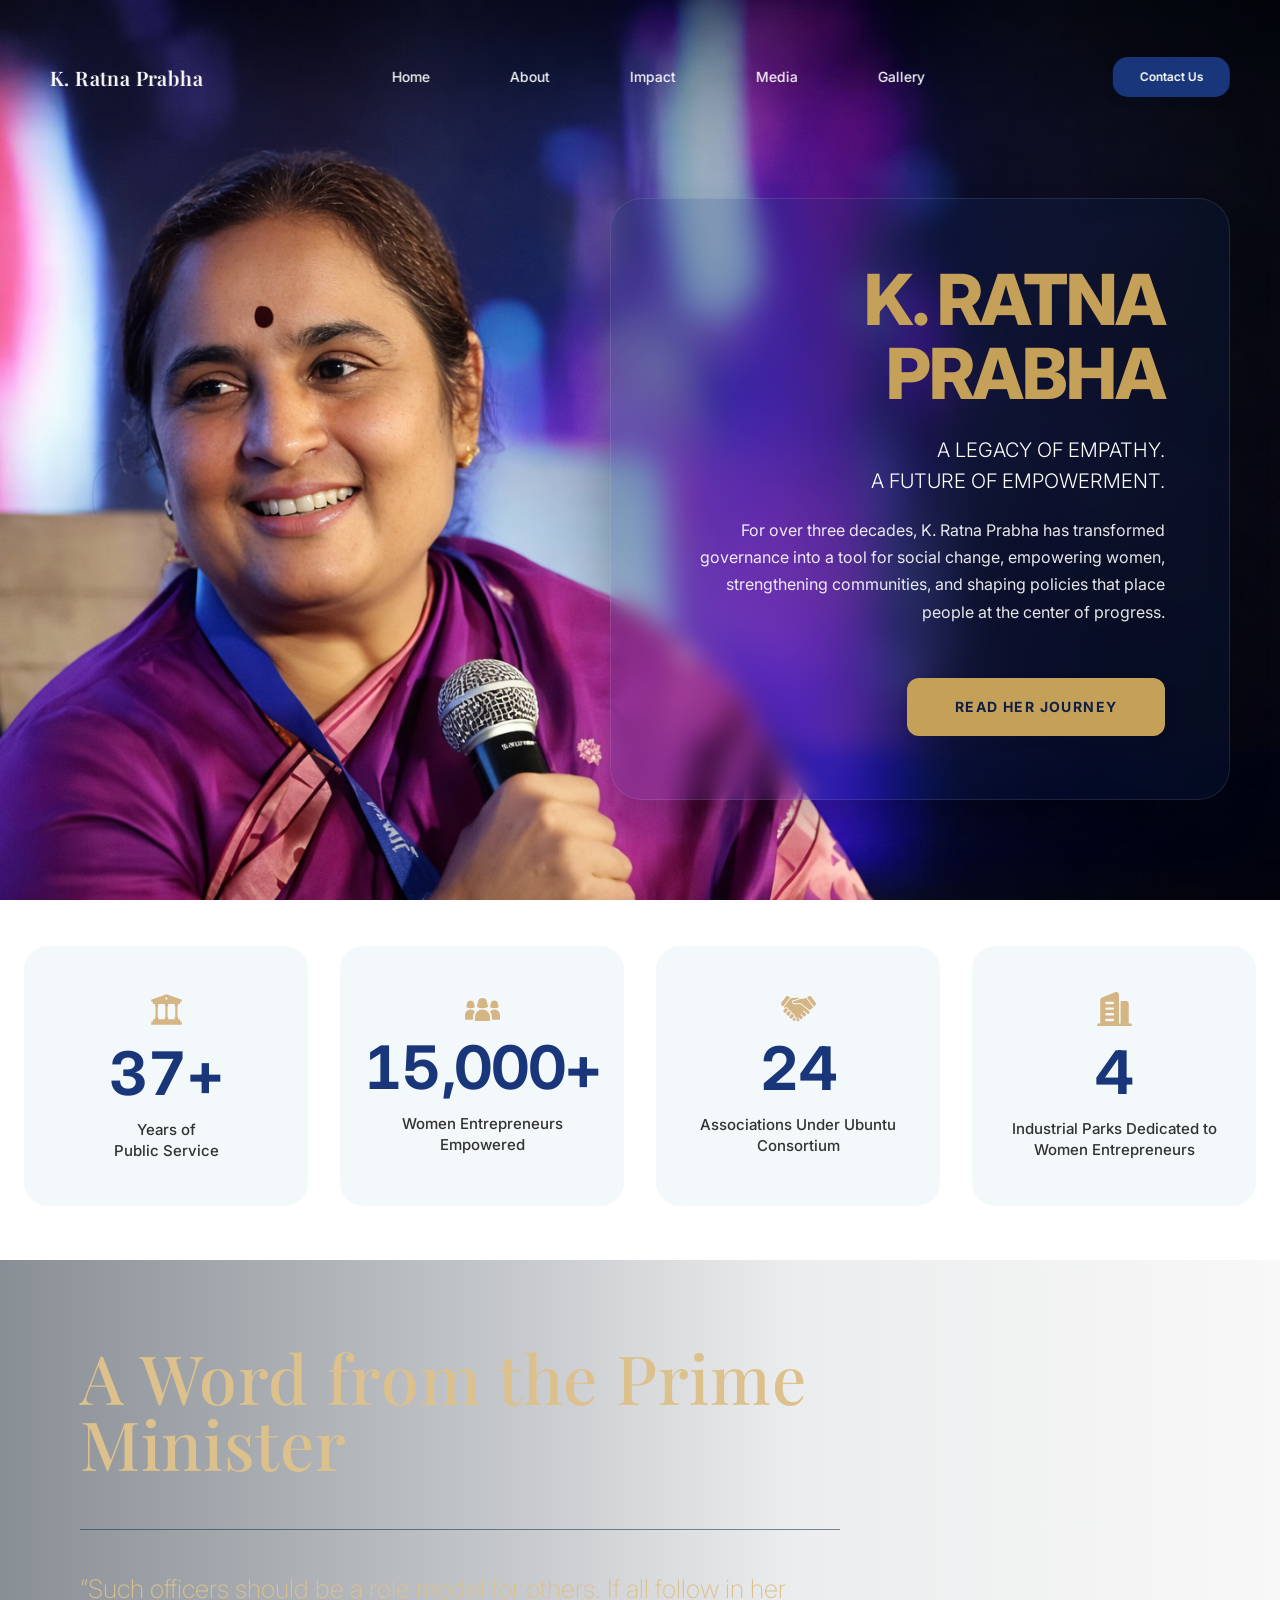
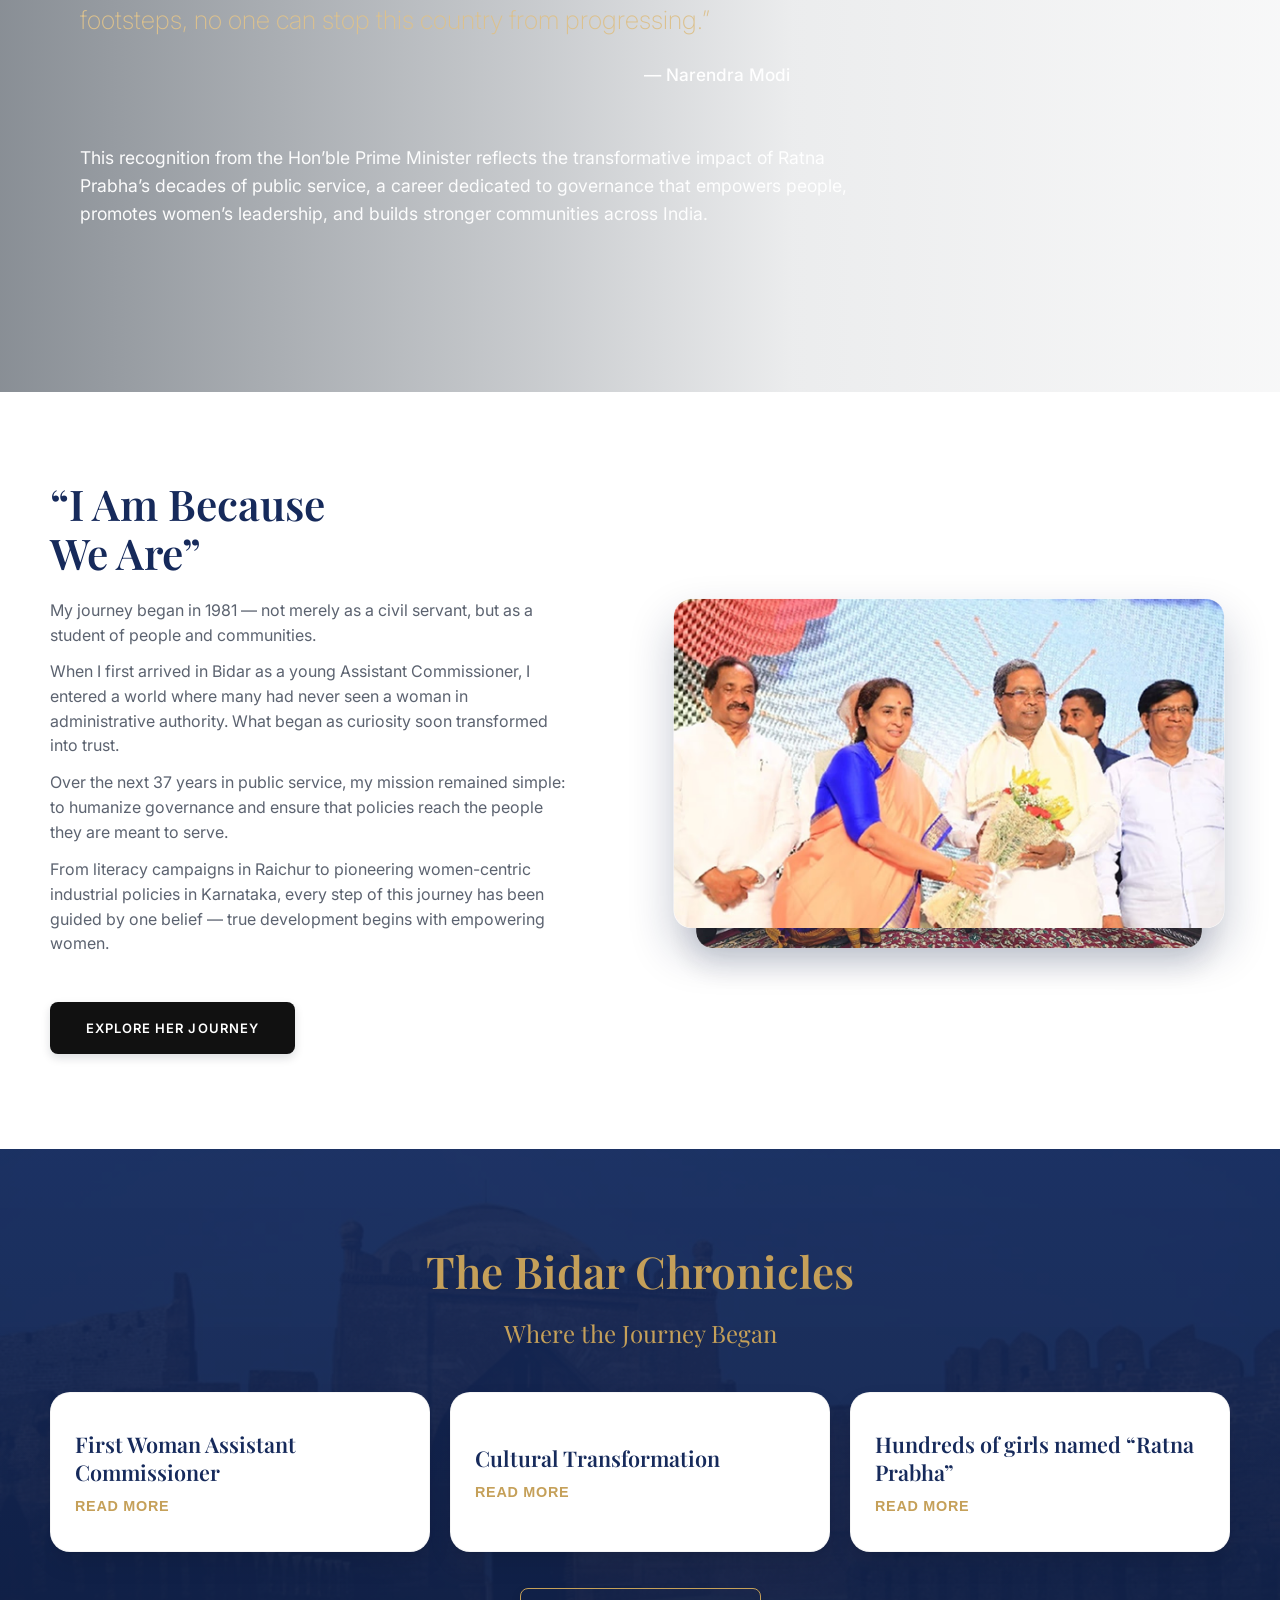
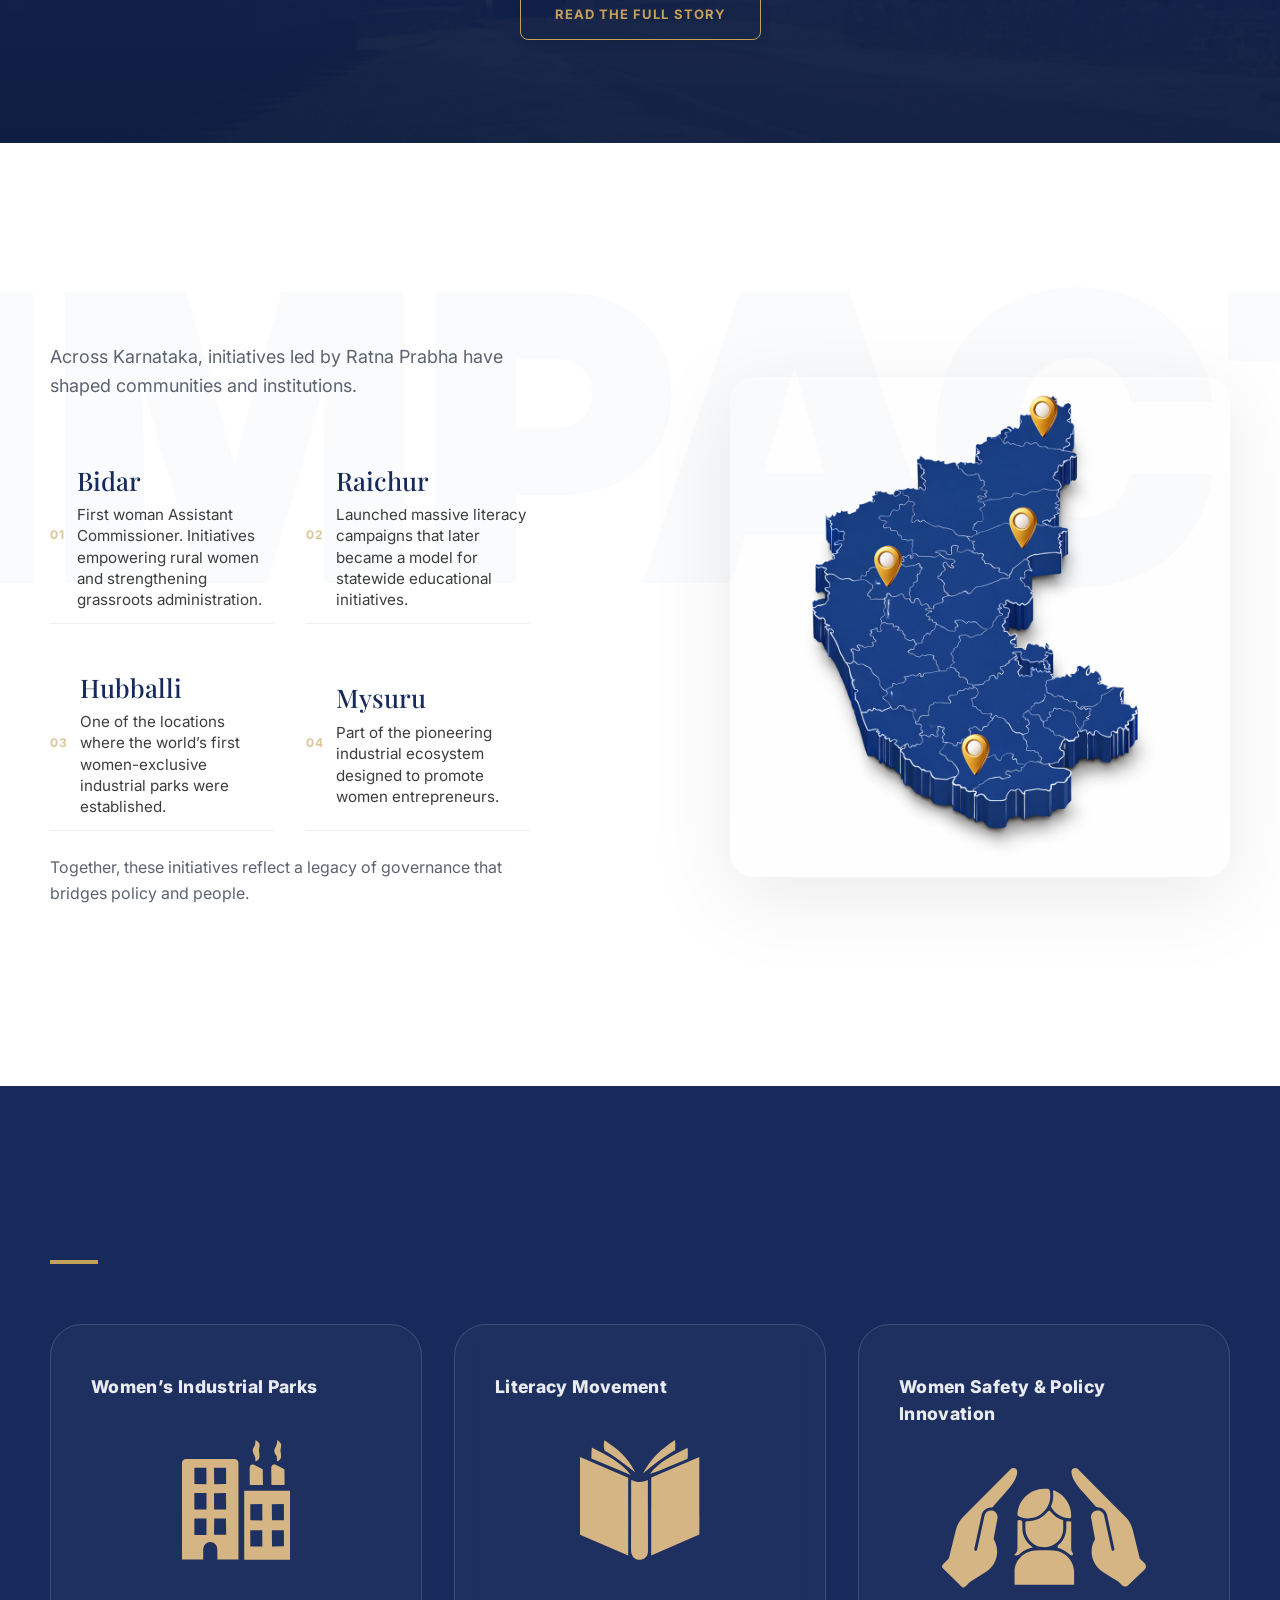
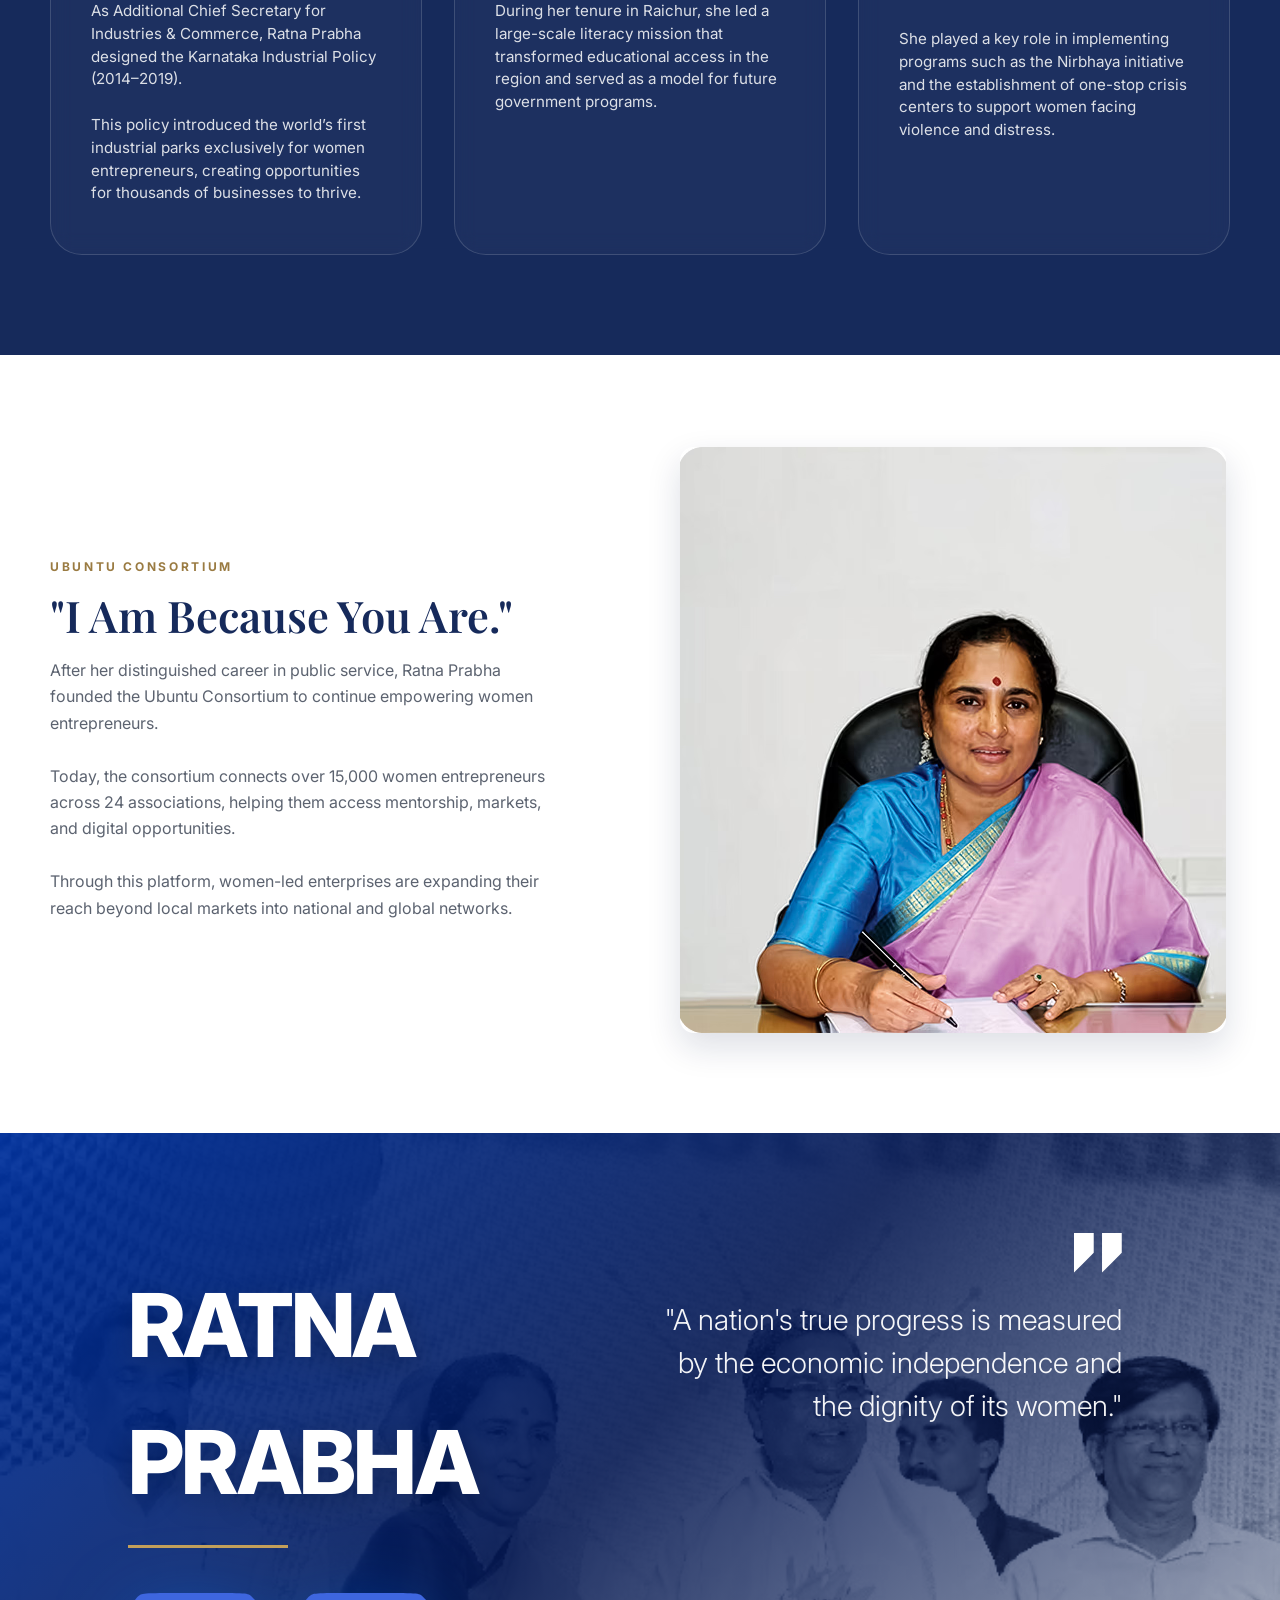
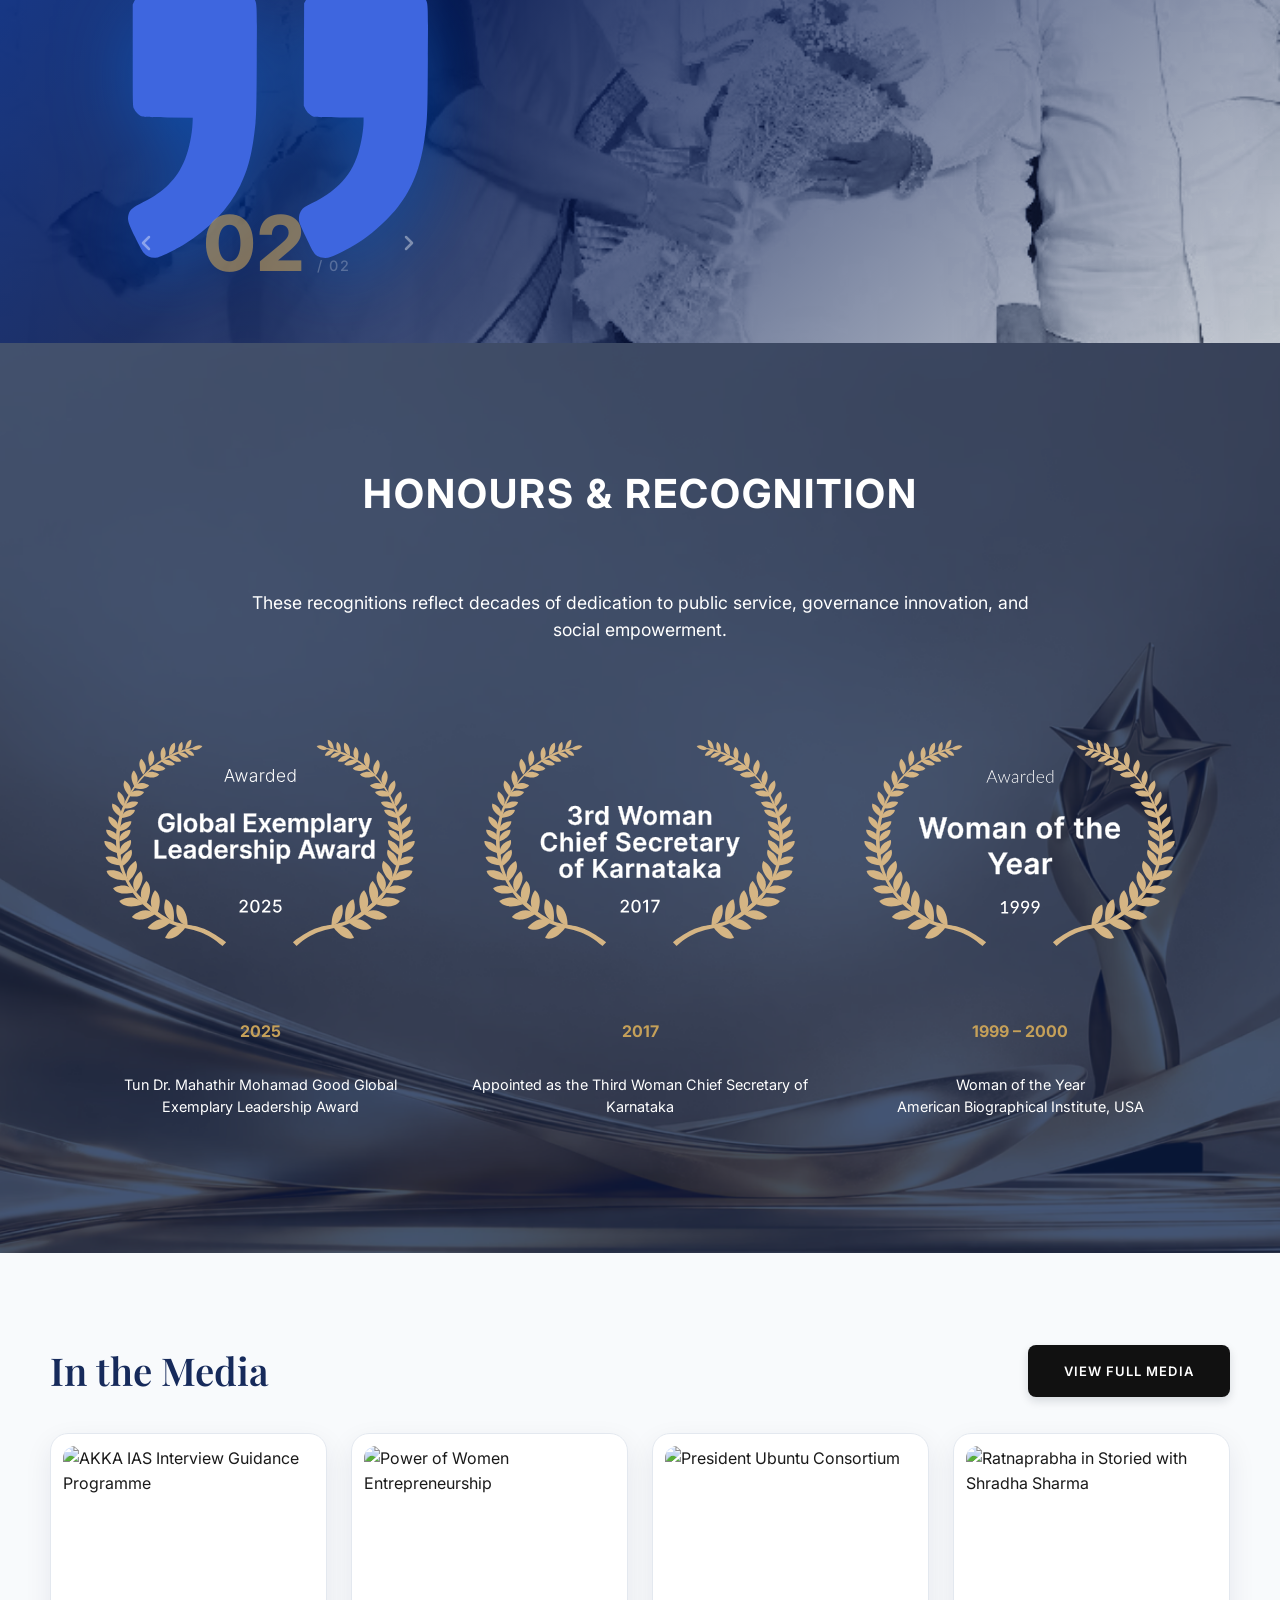
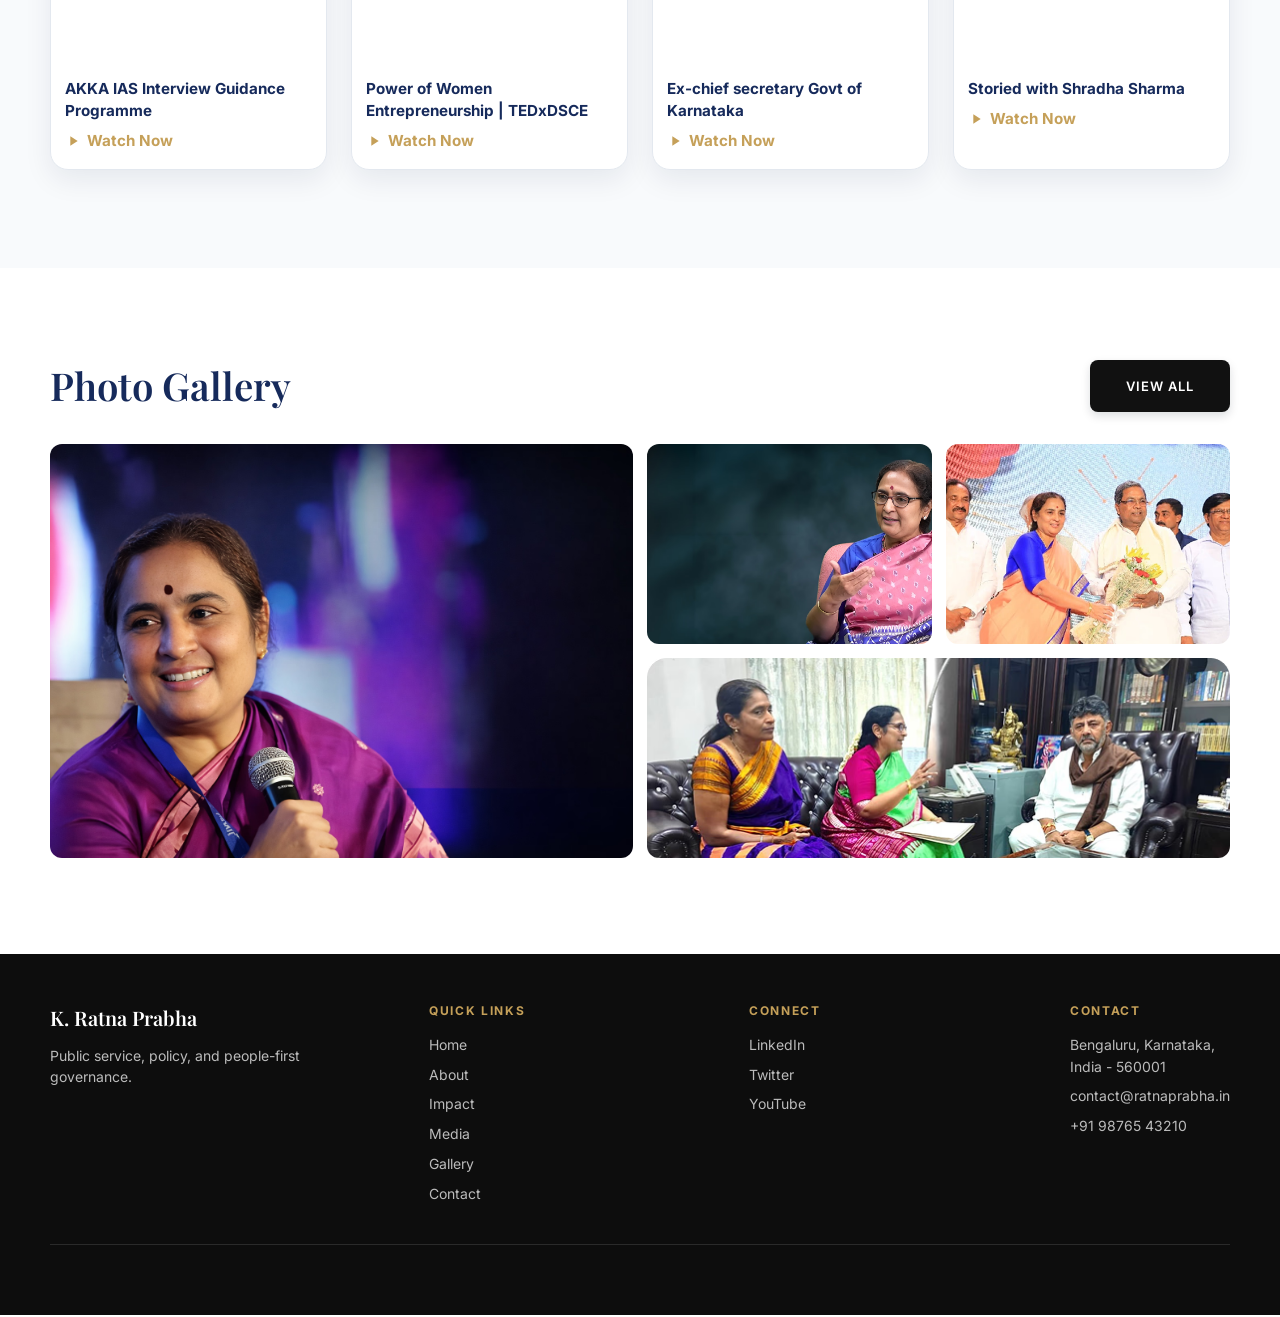
==== commit 97574886: "Increase effect title max font size" ====
--- a/index.html
+++ b/index.html
@@ -1068,7 +1068,7 @@
 
 
     .effect-title .line-2 {
-      font-size: clamp(1.4rem, 4vw, 2.4rem);
+      font-size: clamp(1.4rem, 4vw, 3.3rem);
       font-weight: 800;
       color: var(--navy);
       transition-delay: 250ms;
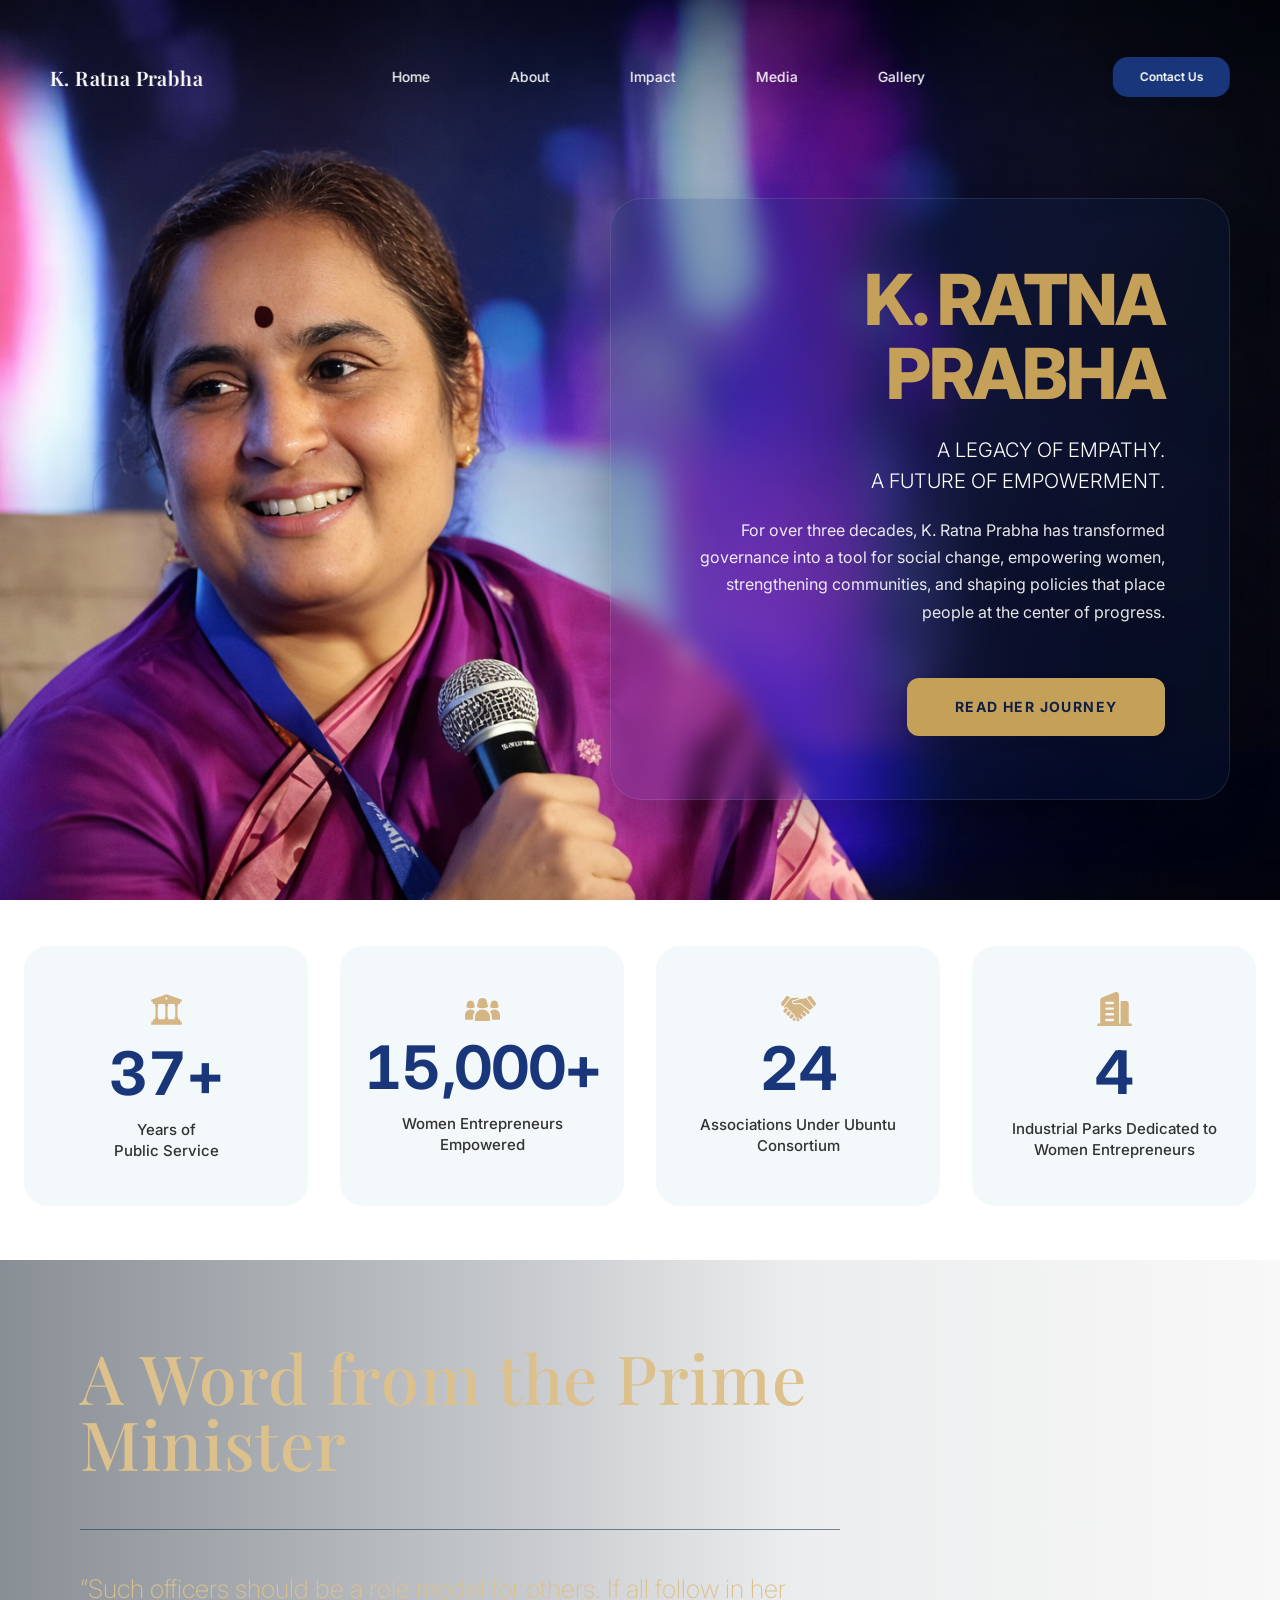
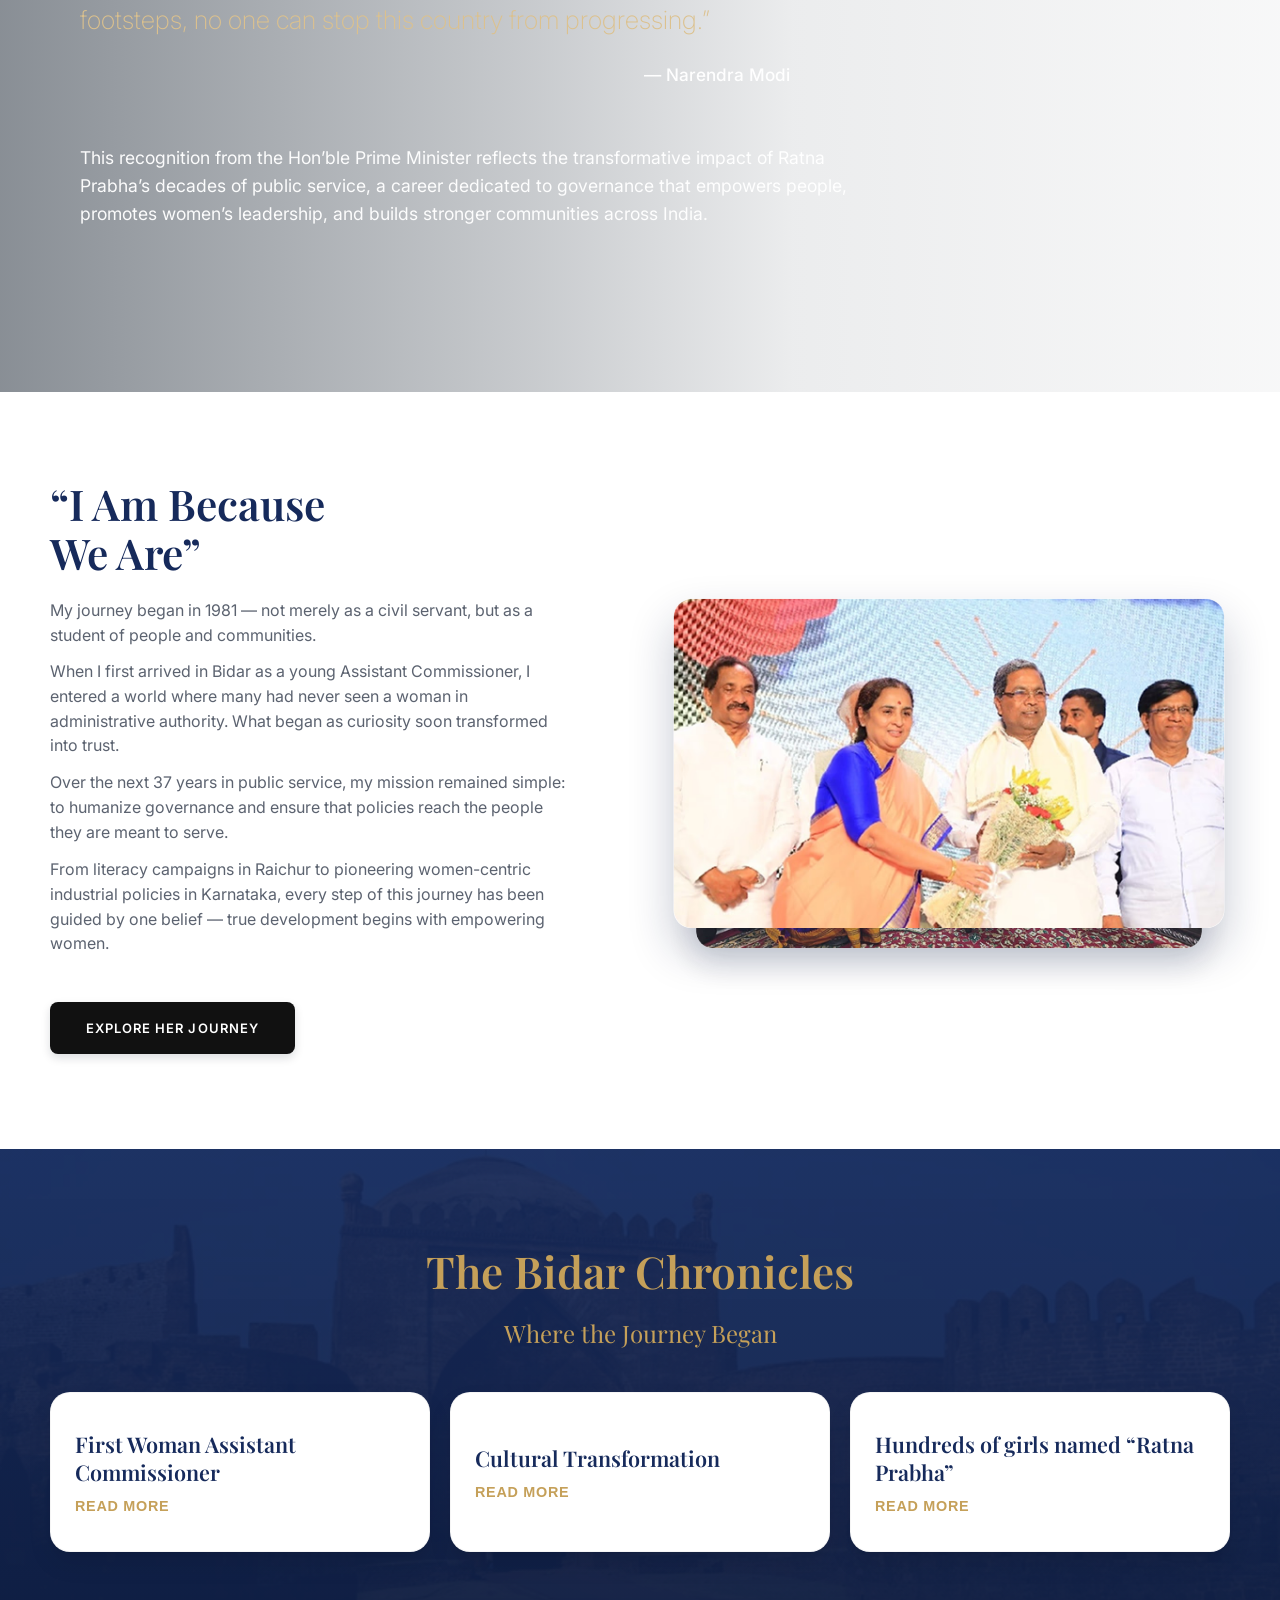
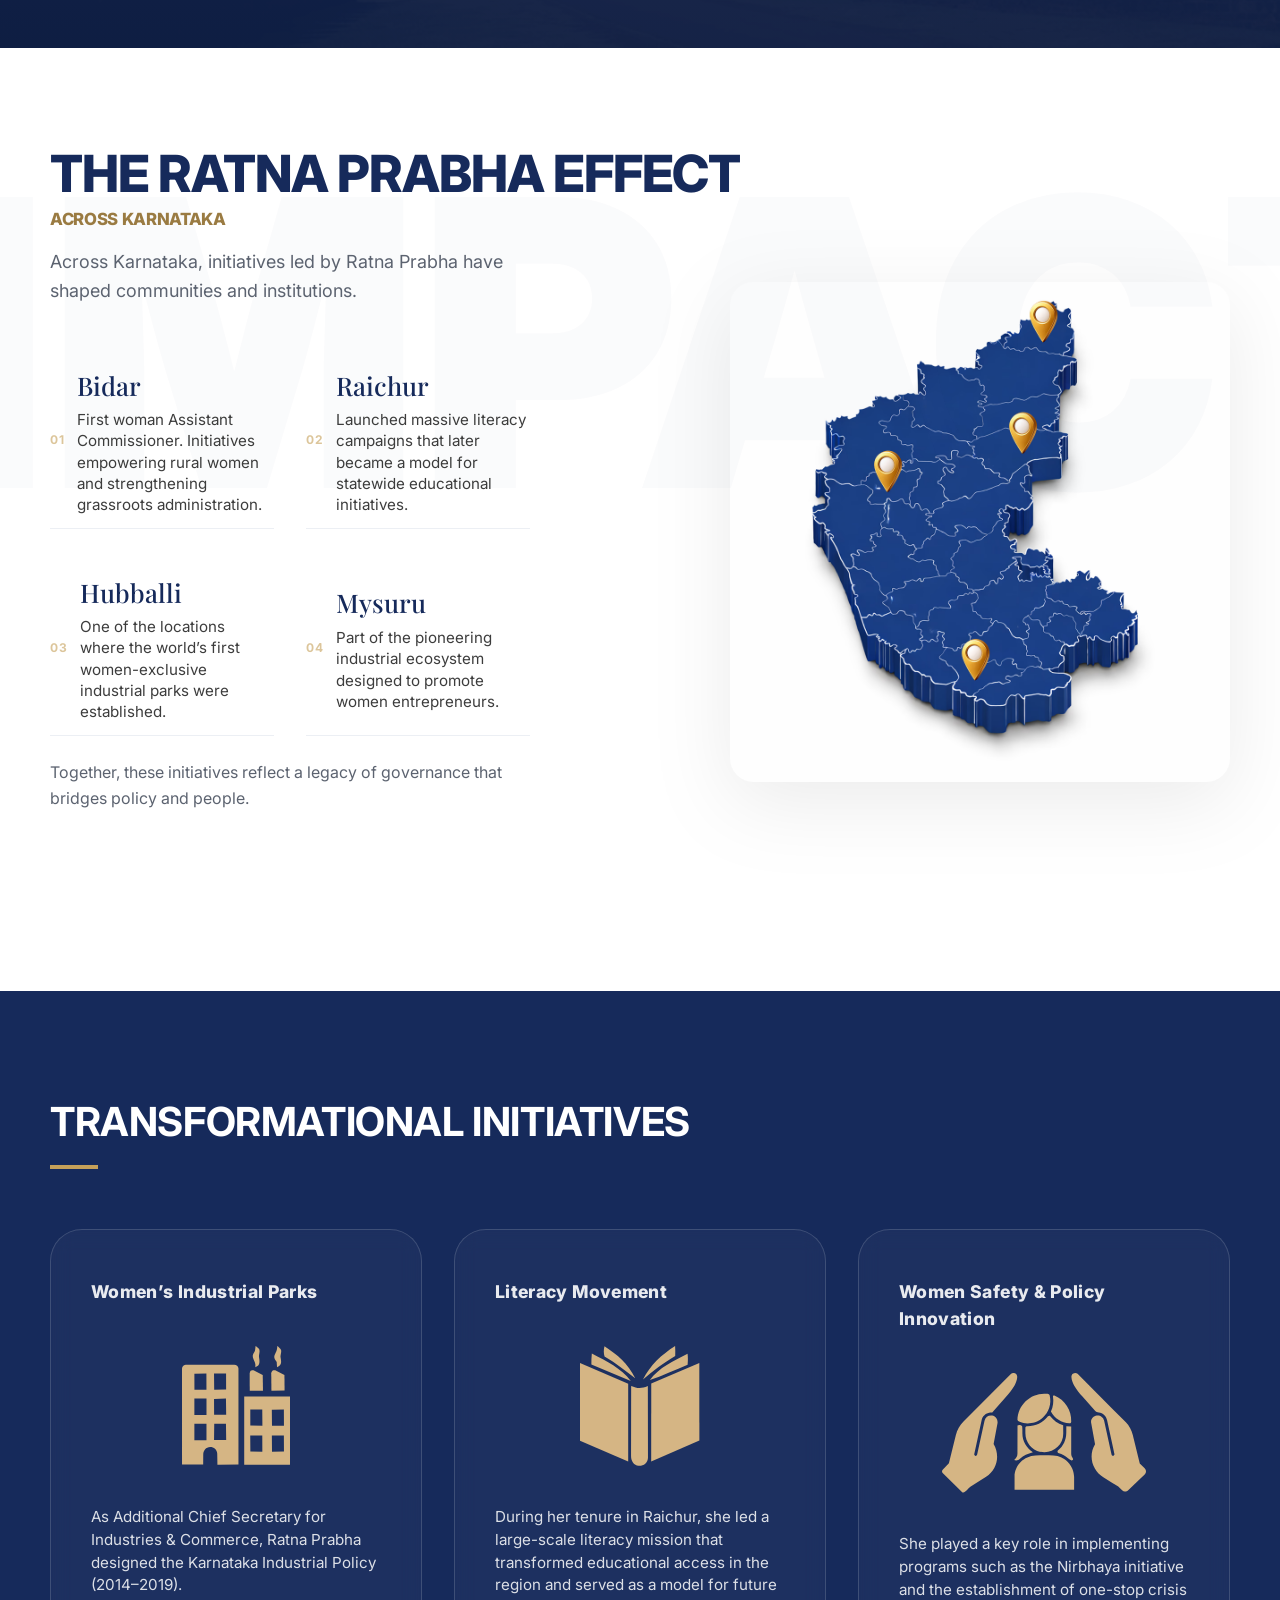
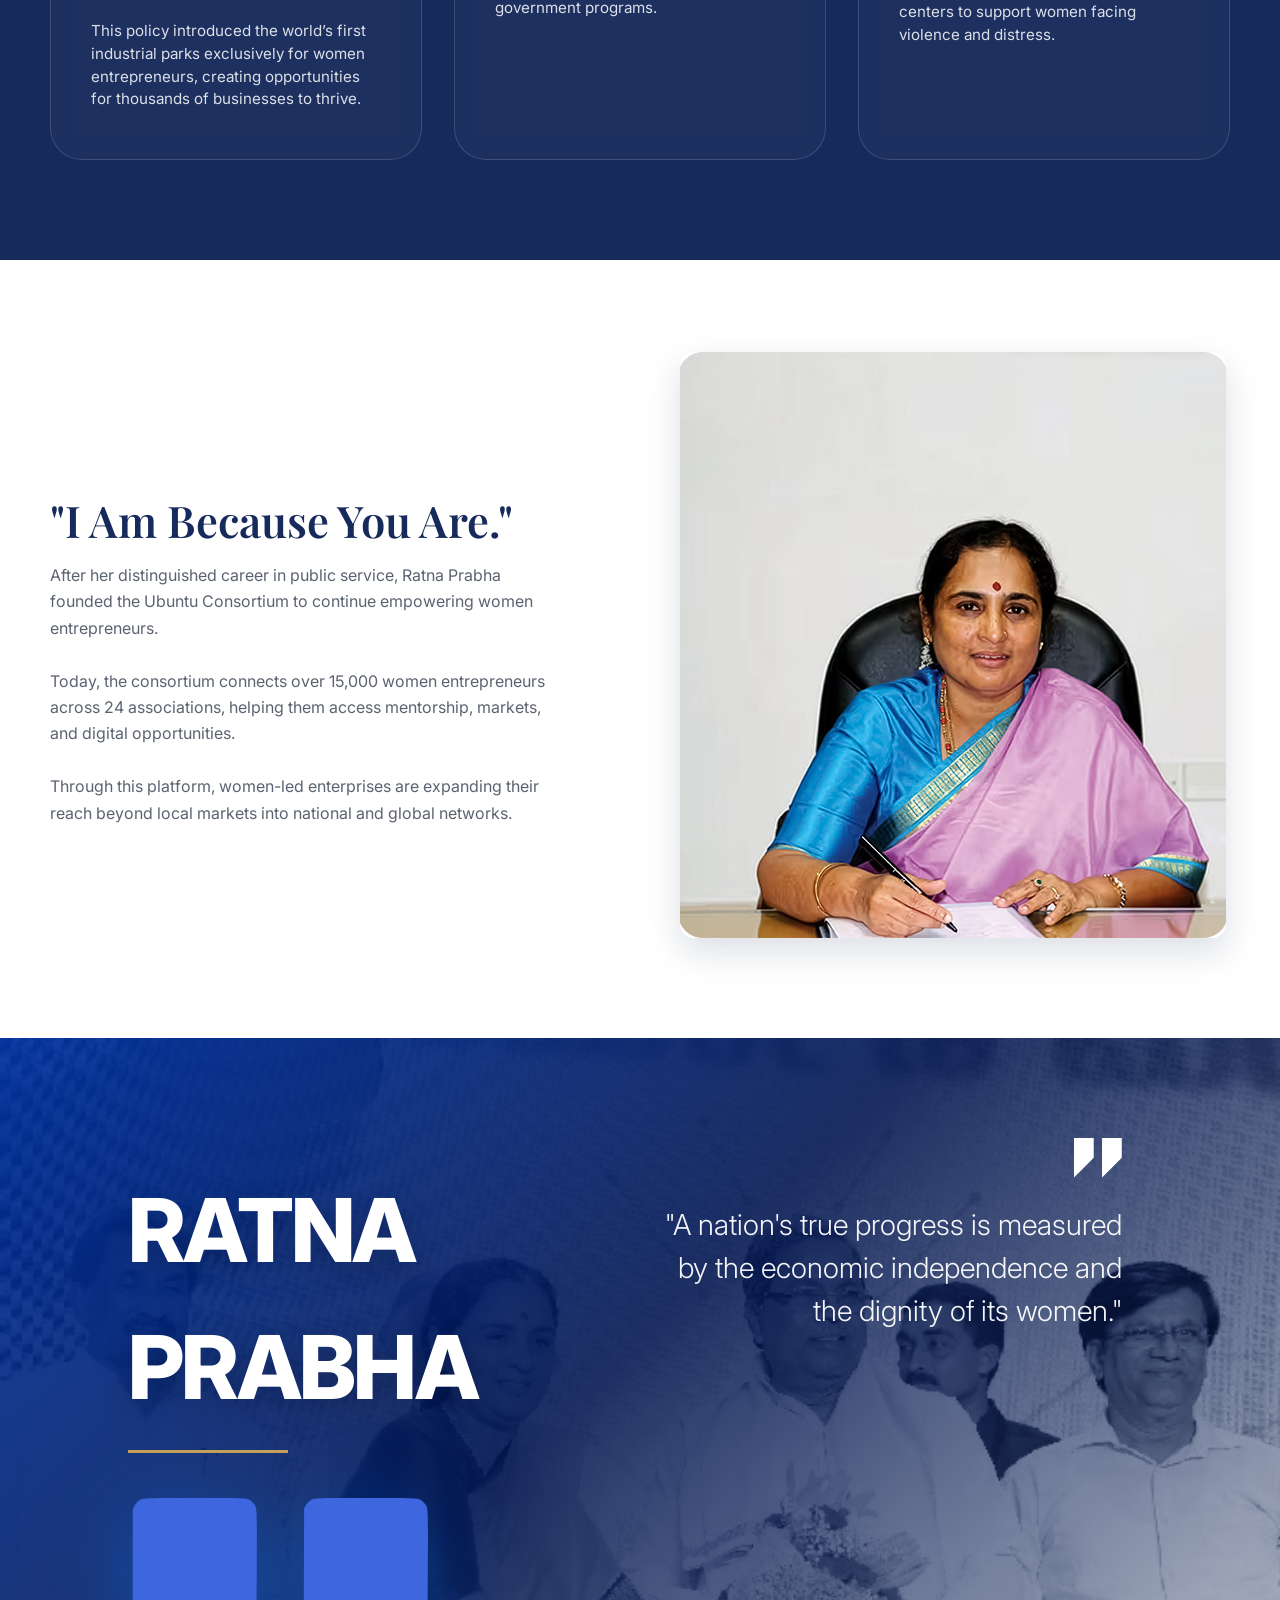
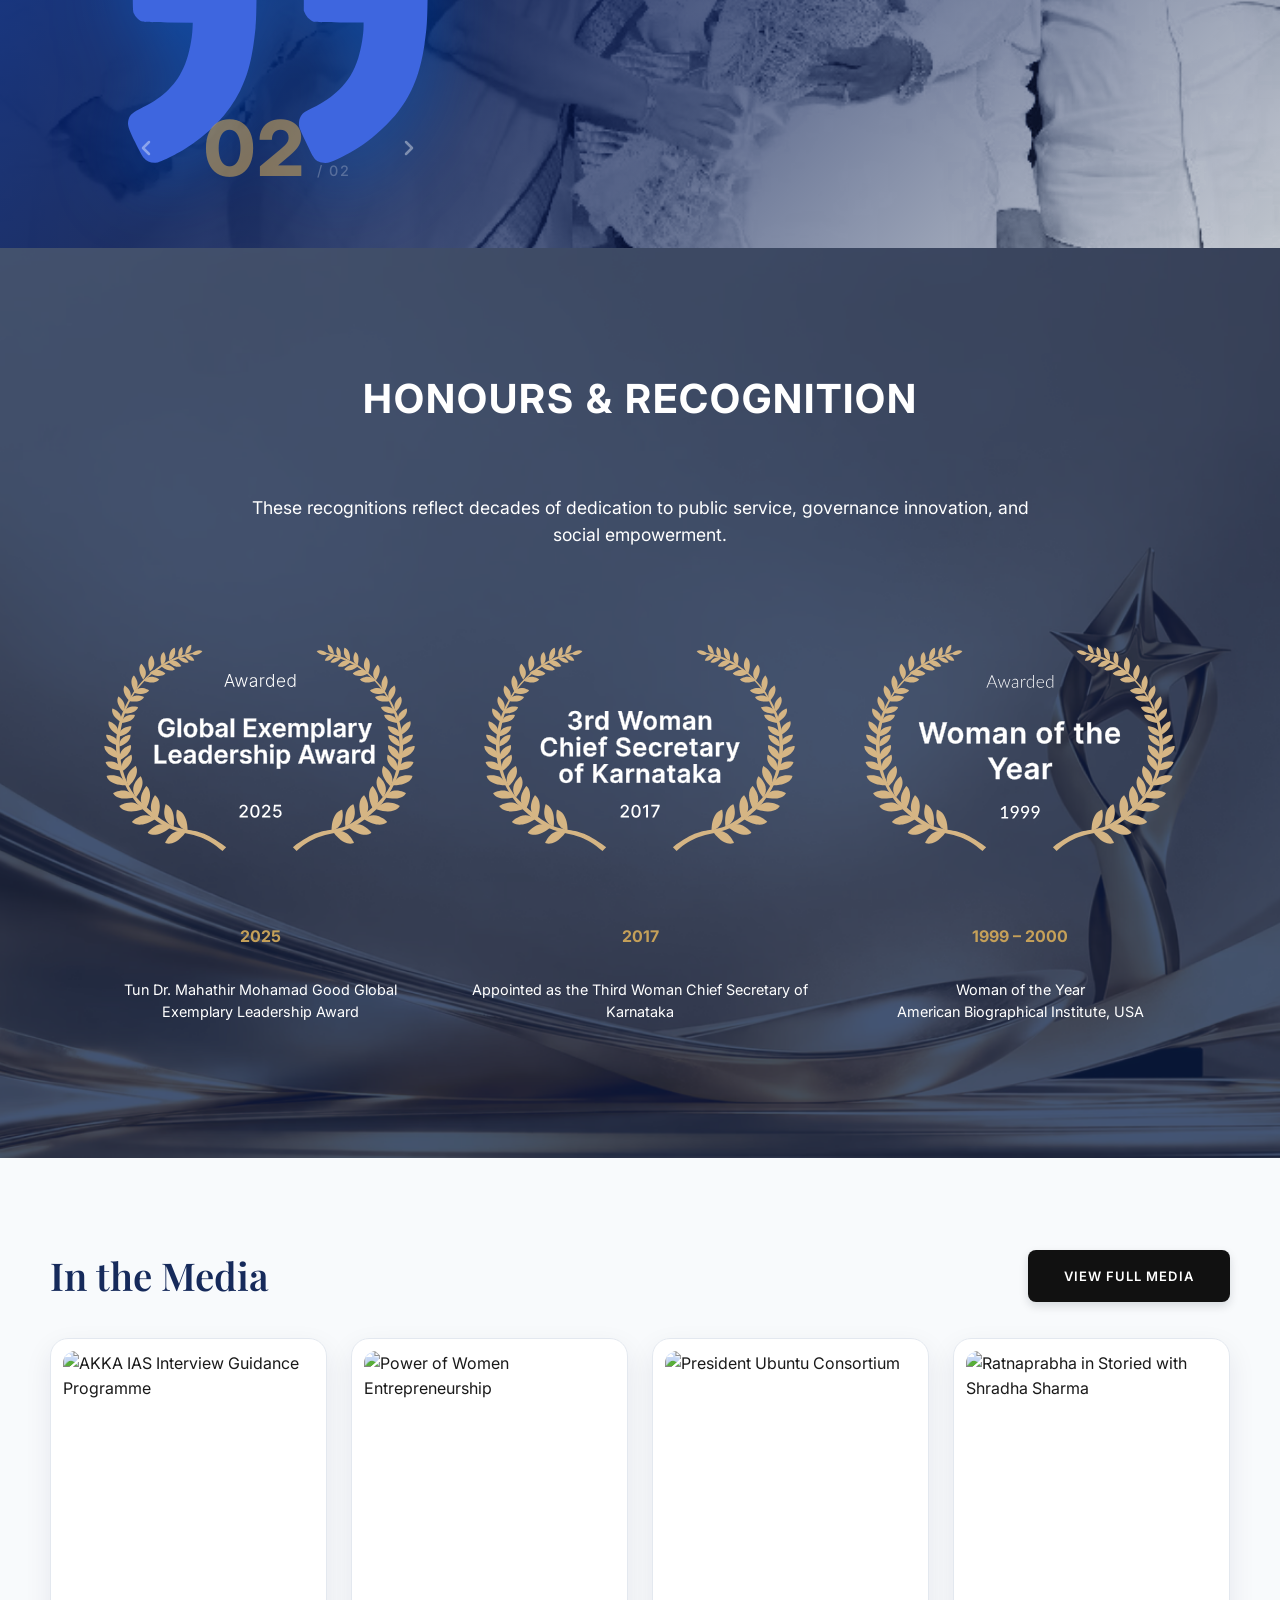
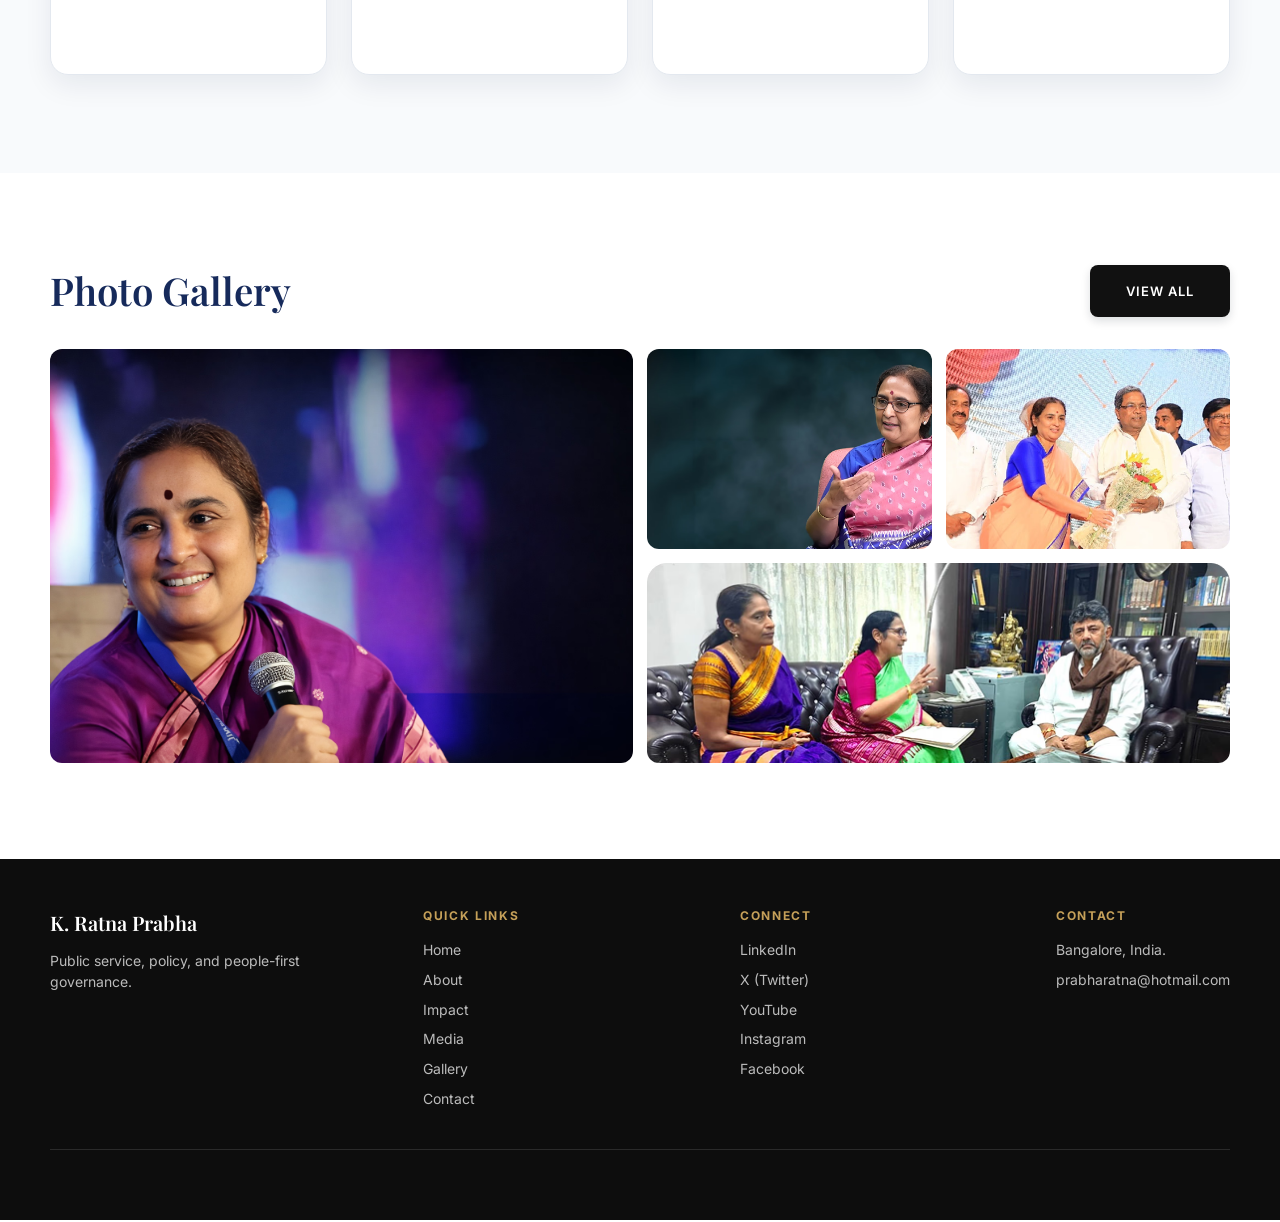
==== commit 8de4d989: "Update social media links, remove phone numbers, update contact info, and fix Ratna Prabha Effect se" ====
--- a/index.html
+++ b/index.html
@@ -1982,9 +1982,6 @@
         padding-right: 0;
       }
 
-      .effect-grid .map-stage {
-        order: -1;
-      }
 
       .testimonial-inner {
         grid-template-columns: 1fr;
@@ -2837,9 +2834,7 @@
             MORE</button>
         </div>
       </div>
-      <div class="btn-wrap">
-        <a class="btn-outline-gold" href="#">Read the Full Story</a>
-      </div>
+
     </div>
   </section>
 
@@ -3148,16 +3143,18 @@
         <div class="footer-col">
           <h4>Connect</h4>
           <ul>
-            <li><a href="#">LinkedIn</a></li>
-            <li><a href="#">Twitter</a></li>
-            <li><a href="#">YouTube</a></li>
+            <li><a href="https://www.linkedin.com/in/k-ratna-prabha-ias-retd?utm_source=share_via&utm_content=profile&utm_medium=member_android" target="_blank">LinkedIn</a></li>
+            <li><a href="https://x.com/Ratnaprabha_IAS" target="_blank">X (Twitter)</a></li>
+            <li><a href="https://youtube.com/@k.ratnaprabhainitiative?si=aSdG-49zg2ml0BW-" target="_blank">YouTube</a></li>
+            <li><a href="https://www.instagram.com/kratnaprabhaias?igsh=ZHpreTl2NXpzZzQy" target="_blank">Instagram</a></li>
+            <li><a href="https://www.facebook.com/share/1BYM5cAsNx/" target="_blank">Facebook</a></li>
           </ul>
         </div>
         <div class="footer-col">
           <h4>Contact</h4>
-          <p style="margin:0 0 8px; font-size:0.875rem;">Bengaluru, Karnataka,<br>India - 560001</p>
-          <p style="margin:0 0 8px; font-size:0.875rem;">contact@ratnaprabha.in</p>
-          <p style="margin:0 0 8px; font-size:0.875rem;">+91 98765 43210</p>
+          <p style="margin:0 0 8px; font-size:0.875rem;">Bangalore, India.</p>
+          <p style="margin:0 0 8px; font-size:0.875rem;">prabharatna@hotmail.com</p>
+
         </div>
       </div>
       <div class="footer-bottom">
